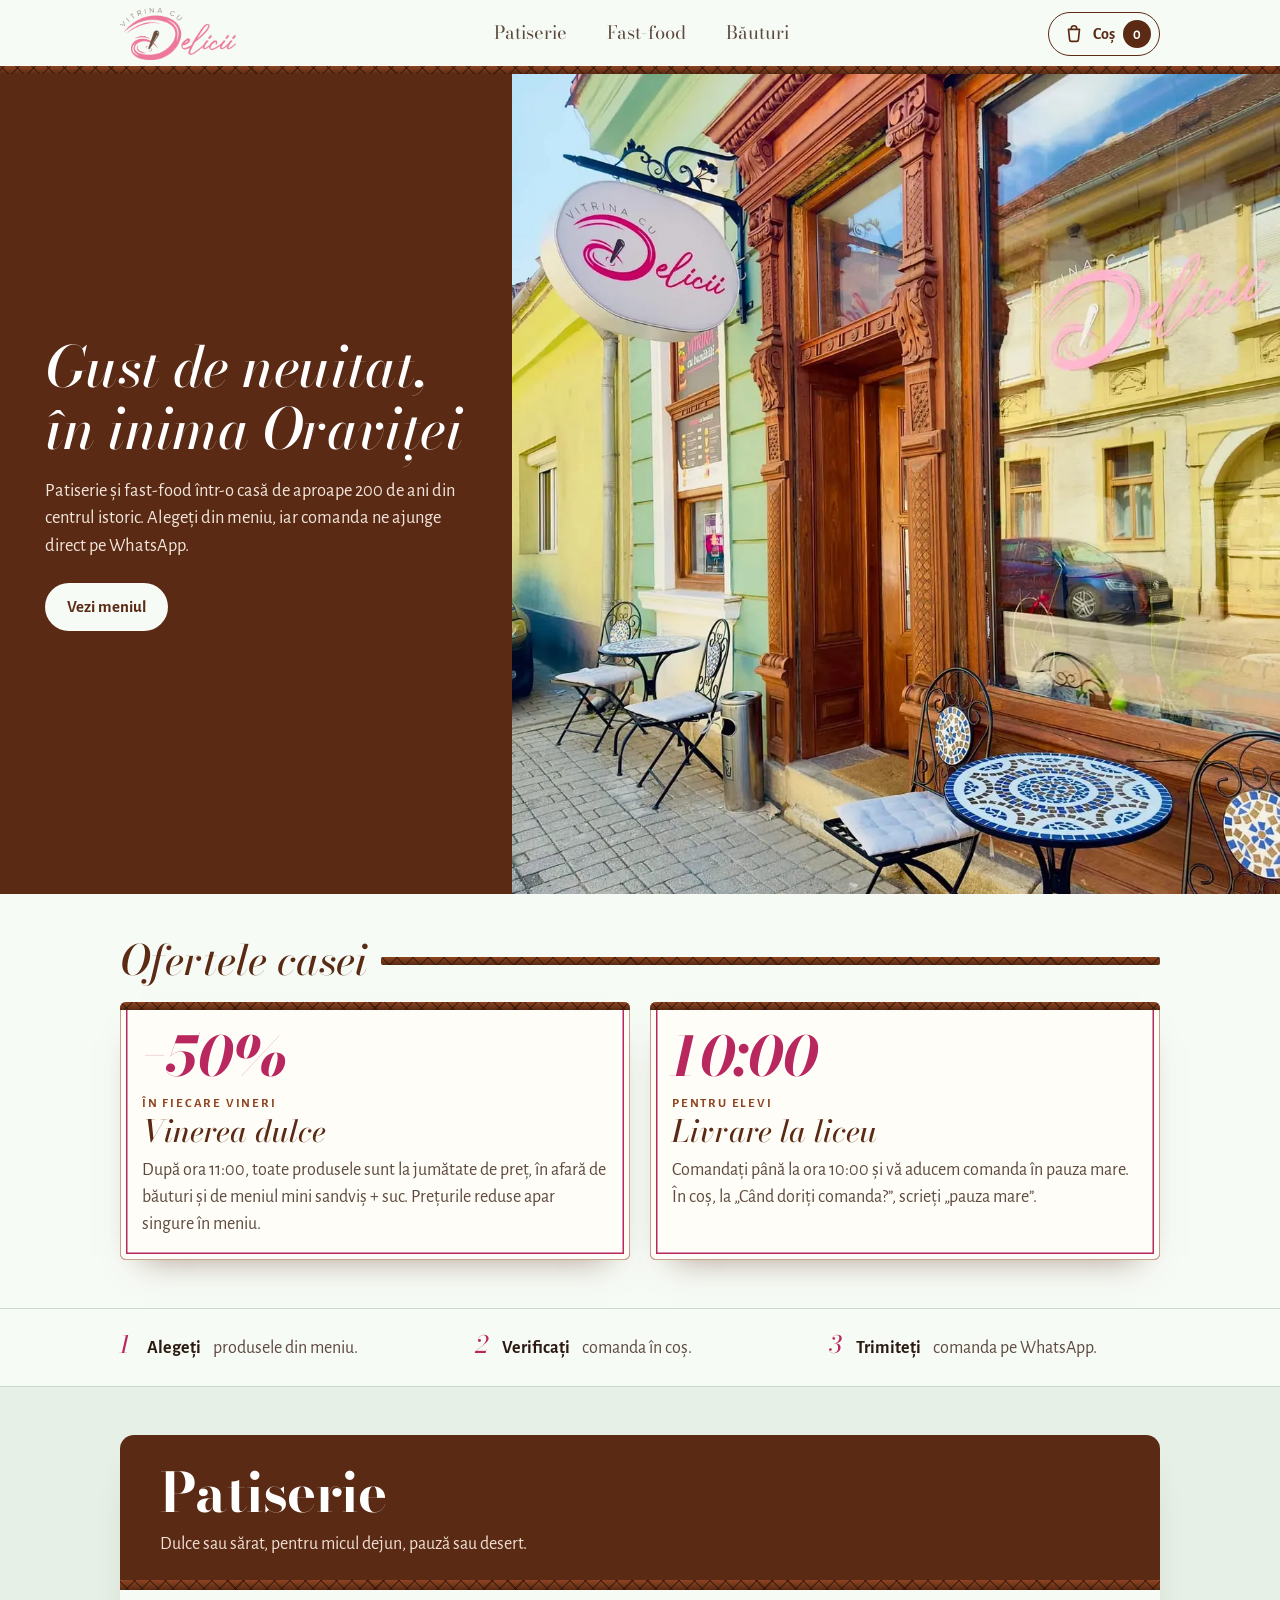
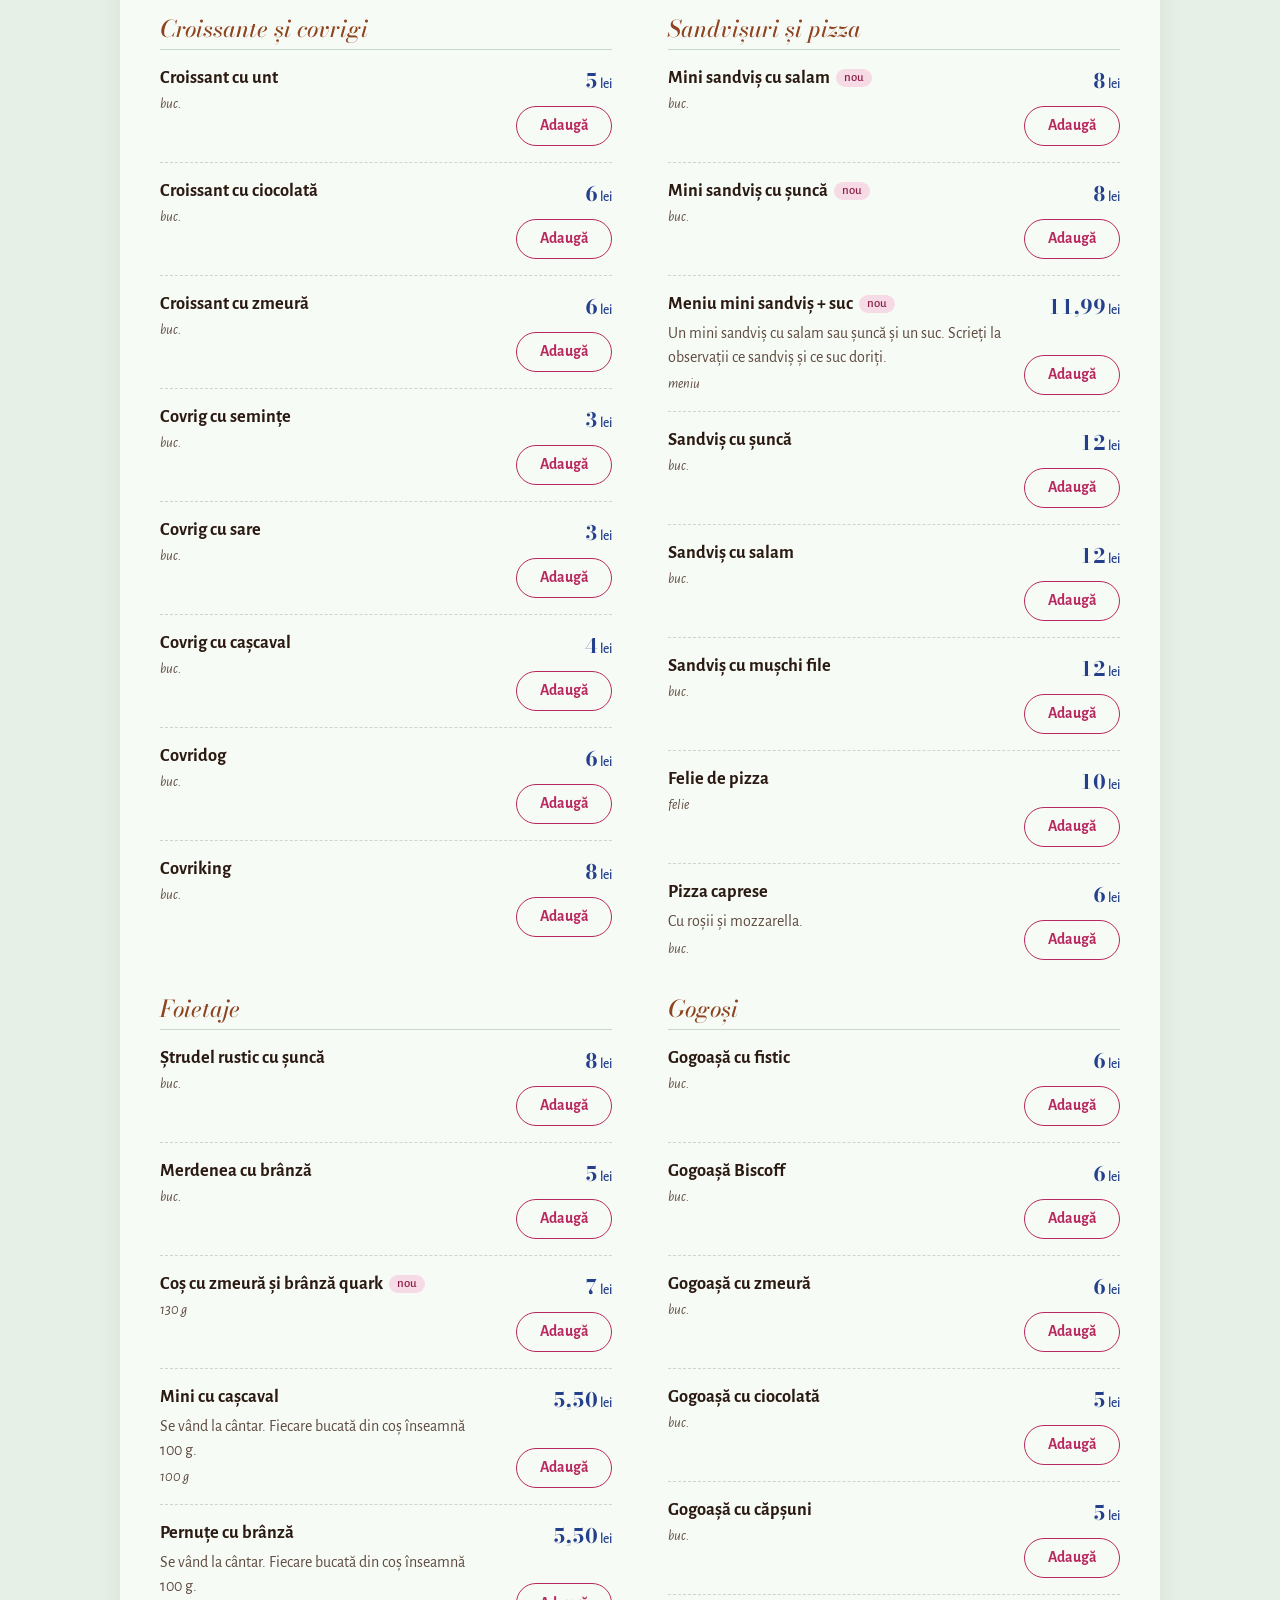
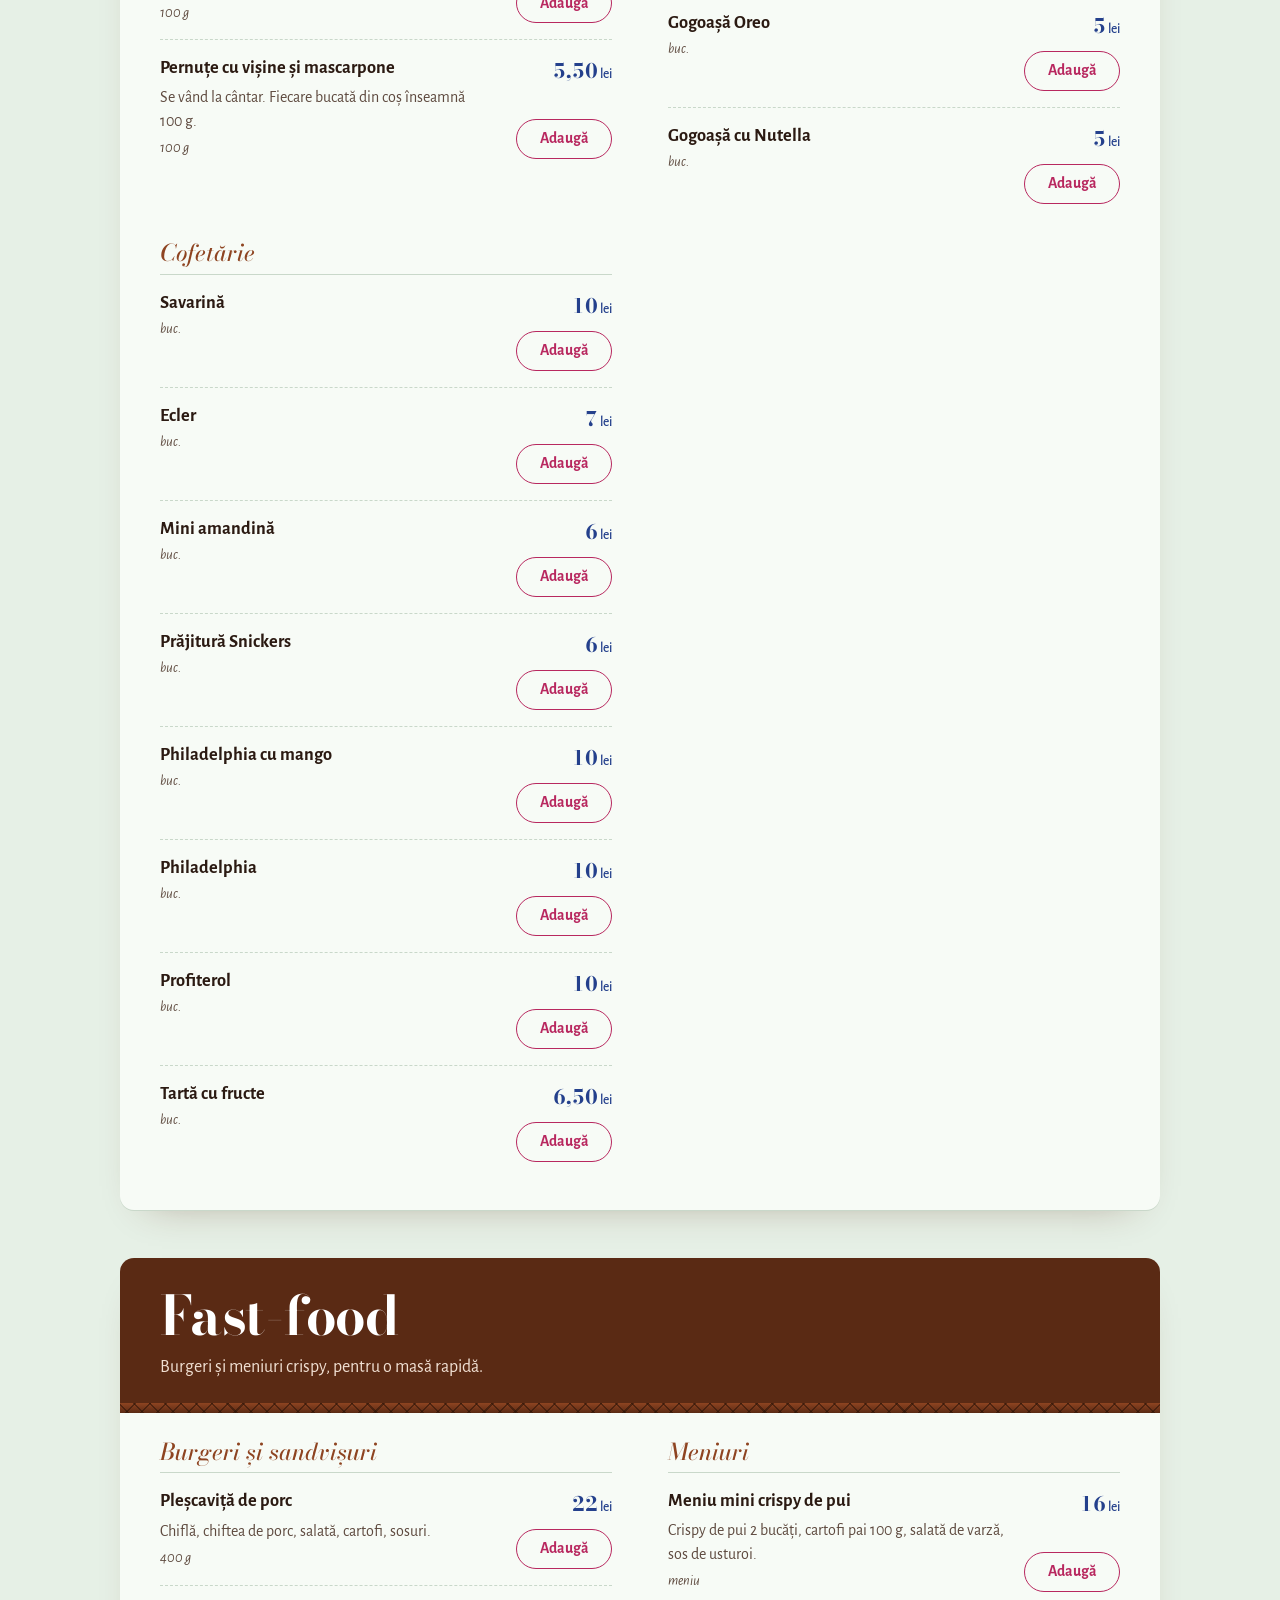
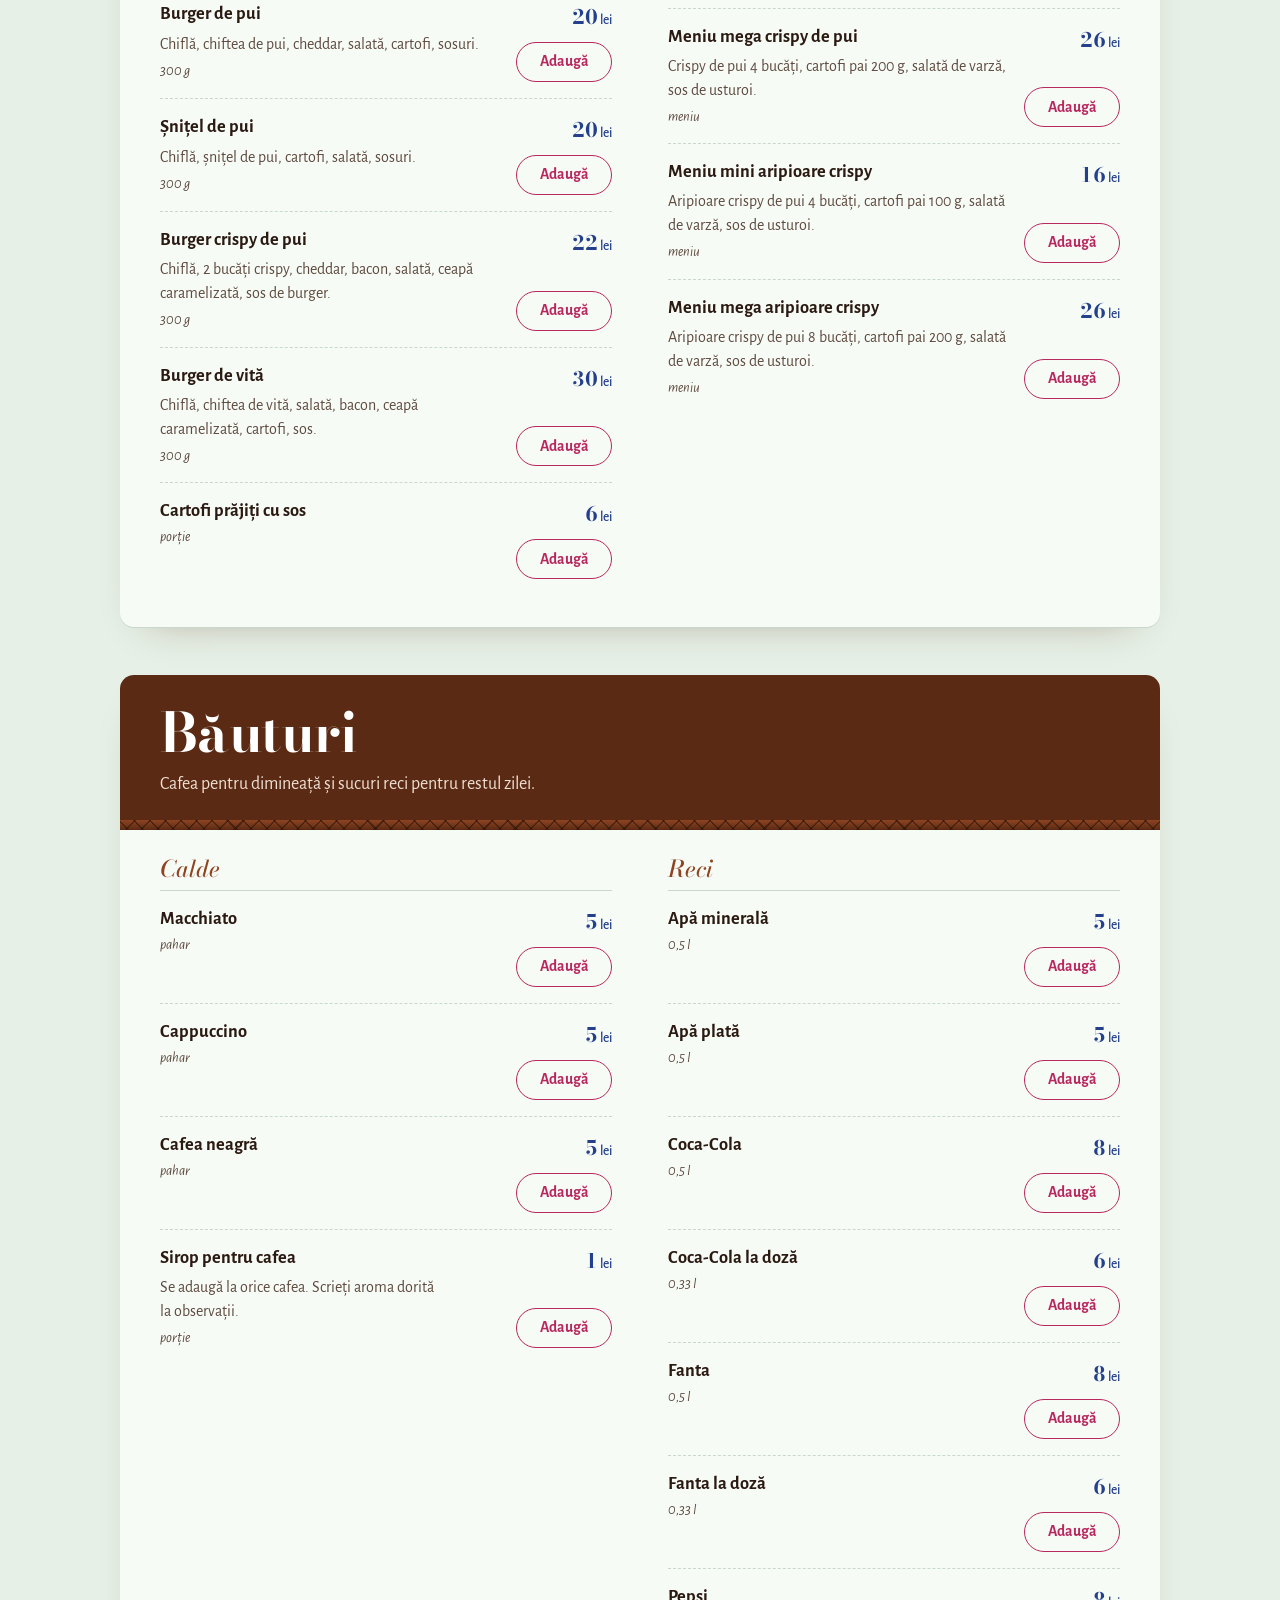
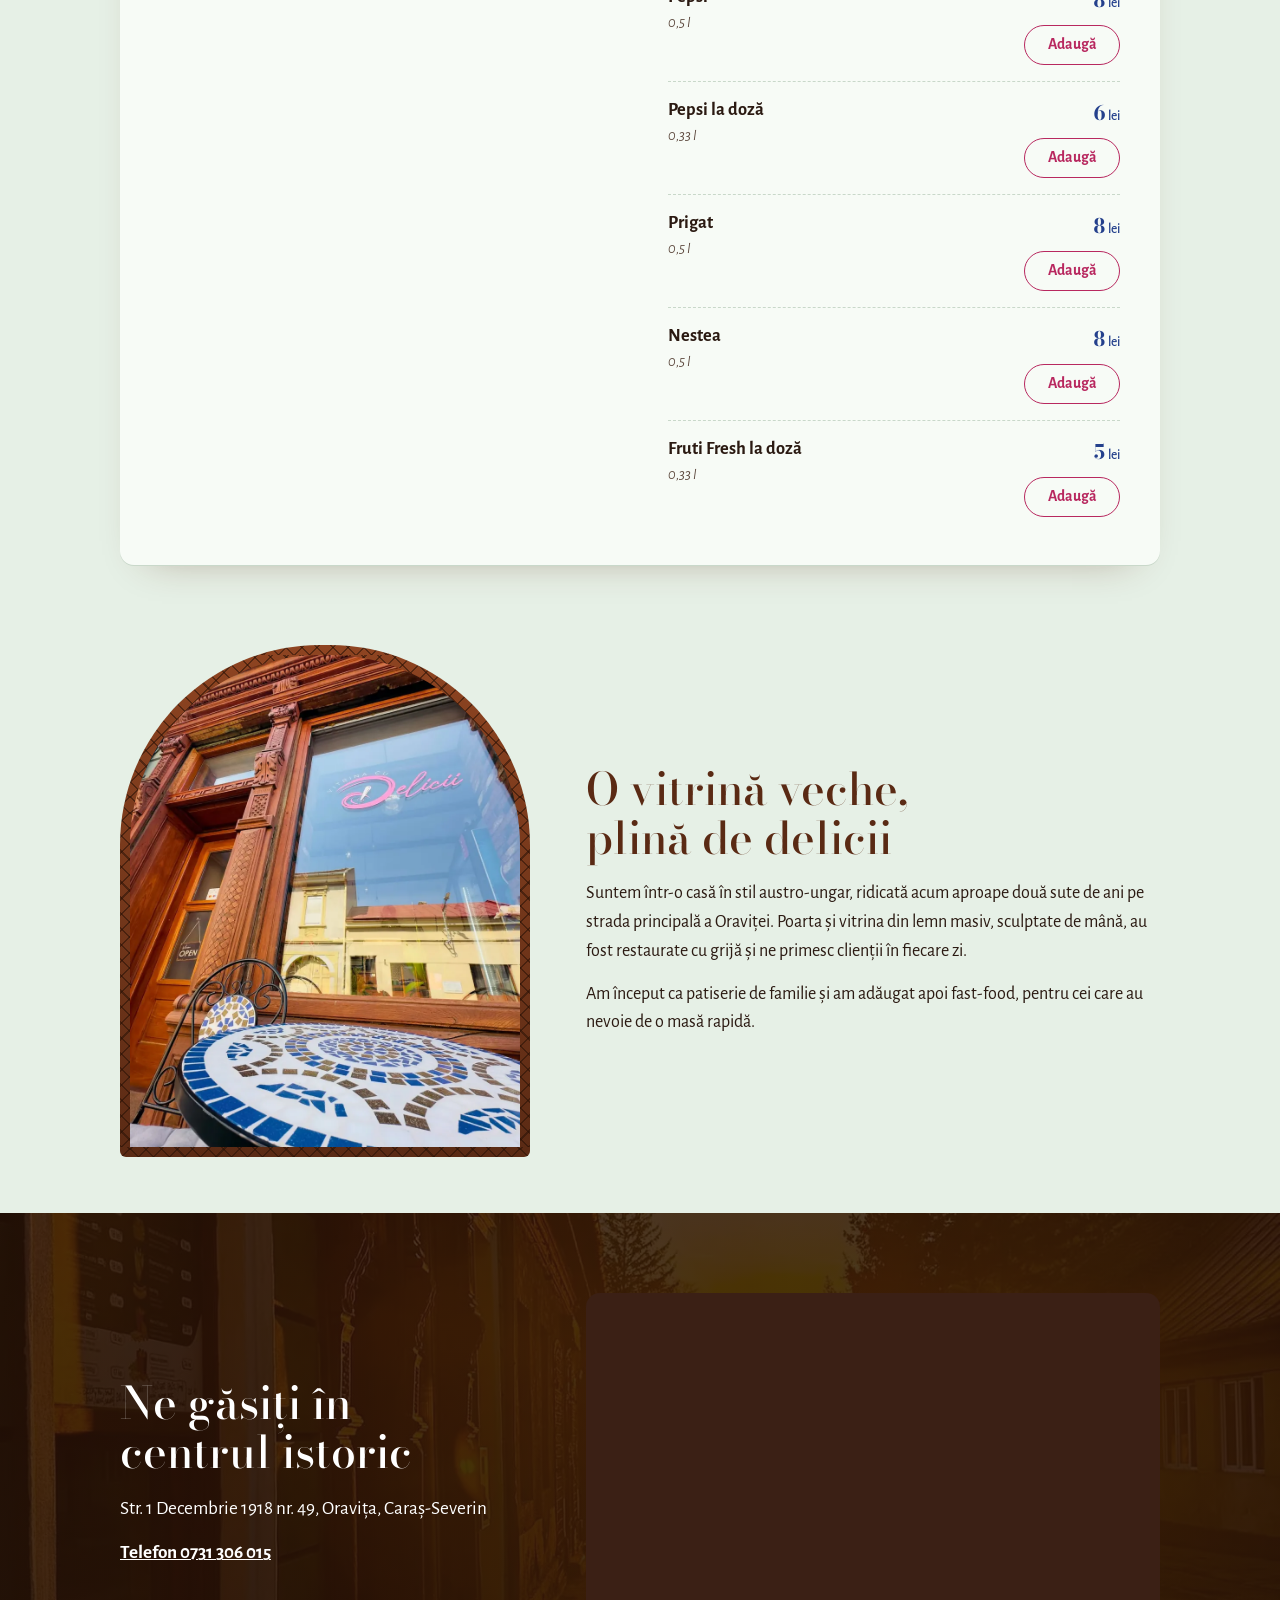
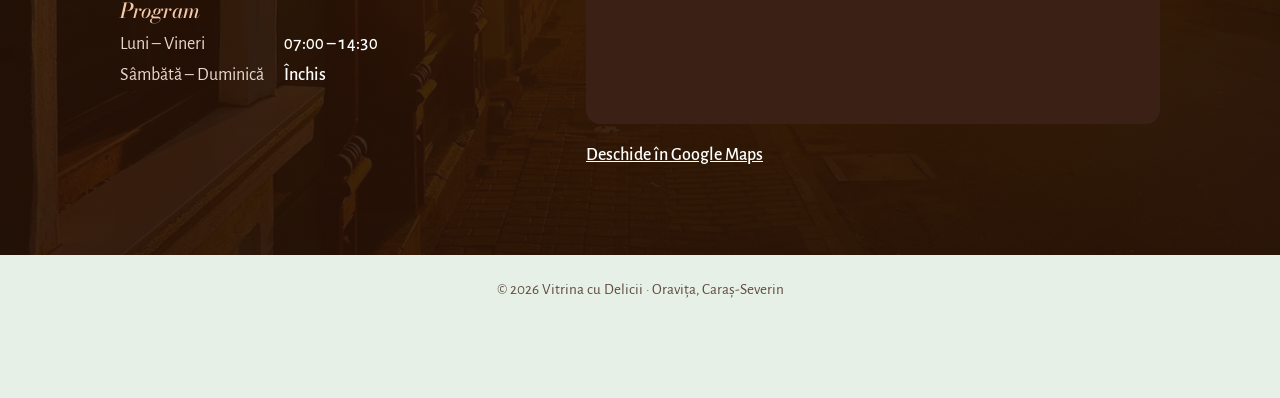
==== index.html @ a73a169e "Switch off the 5+1 offer, keep only the Friday half price The 5+1 card is hidden in the markup and f" ====
<!doctype html>
<html lang="ro">
<head>
  <meta charset="utf-8">
  <meta name="viewport" content="width=device-width, initial-scale=1, viewport-fit=cover">
  <title>Vitrina cu Delicii — patiserie și fast-food în Oravița</title>
  <meta name="description" content="Meniul Vitrina cu Delicii: patiserie, fast-food și băuturi, în centrul istoric al Oraviței. Comandați direct pe WhatsApp.">
  <meta name="theme-color" content="#f7fbf6">
  <meta name="color-scheme" content="light">
  <link rel="canonical" href="https://vitrinacudelicii.ro/">
  <meta property="og:type" content="website">
  <meta property="og:locale" content="ro_RO">
  <meta property="og:site_name" content="Vitrina cu Delicii">
  <meta property="og:url" content="https://vitrinacudelicii.ro/">
  <meta property="og:title" content="Vitrina cu Delicii">
  <meta property="og:description" content="Gust de neuitat, în inima Oraviței. Vedeți meniul și comandați pe WhatsApp.">
  <meta property="og:image" content="https://vitrinacudelicii.ro/assets/img/og-image.jpg">
  <meta property="og:image:width" content="1200">
  <meta property="og:image:height" content="630">
  <meta property="og:image:alt" content="Firma și vitrina din lemn sculptat ale patiseriei Vitrina cu Delicii din Oravița">
  <meta name="twitter:card" content="summary_large_image">
  <!-- Datele de contact sunt scrise și aici, și în corpul paginii, pentru roboții care nu rulează JavaScript.
       Când schimbați programul sau telefonul în js/menu.js, actualizați-le și aici. -->
  <script type="application/ld+json">
  {
    "@context": "https://schema.org",
    "@type": "Bakery",
    "name": "Vitrina cu Delicii",
    "slogan": "Gust de neuitat, în inima Oraviței",
    "url": "https://vitrinacudelicii.ro/",
    "image": "https://vitrinacudelicii.ro/assets/img/og-image.jpg",
    "telephone": "+40731306015",
    "address": {
      "@type": "PostalAddress",
      "streetAddress": "Str. 1 Decembrie 1918 nr. 49",
      "addressLocality": "Oravița",
      "addressRegion": "Caraș-Severin",
      "addressCountry": "RO"
    },
    "openingHoursSpecification": [
      { "@type": "OpeningHoursSpecification", "dayOfWeek": ["Monday", "Tuesday", "Wednesday", "Thursday", "Friday"], "opens": "07:00", "closes": "14:30" }
    ]
  }
  </script>
  <link rel="icon" href="assets/img/favicon.png">
  <link rel="apple-touch-icon" href="assets/img/apple-touch-icon.png">
  <link rel="preconnect" href="https://fonts.googleapis.com">
  <link rel="preconnect" href="https://fonts.gstatic.com" crossorigin>
  <link href="https://fonts.googleapis.com/css2?family=Alegreya+Sans:ital,wght@0,400;0,500;0,700;1,400&family=Bodoni+Moda:ital,opsz,wght@0,6..96,500;0,6..96,700;1,6..96,500&display=swap" rel="stylesheet">
  <link rel="preload" as="image" type="image/webp" imagesrcset="assets/img/vitrina-2.webp 1100w, assets/img/vitrina-2-1350.webp 1350w" imagesizes="(min-width: 900px) 60vw, 100vw">
  <link rel="stylesheet" href="css/styles.css">
</head>
<body>
  <a class="skip-link" href="#meniu">Sari la meniu</a>

  <header class="topbar">
    <div class="topbar__inner">
      <a class="topbar__brand" href="#top" aria-label="Vitrina cu Delicii — începutul paginii">
        <img src="assets/img/logo.png" alt="" width="640" height="287">
      </a>
      <nav class="menu-nav" aria-label="Meniuri">
        <a href="#patiserie" data-nav="patiserie">Patiserie</a>
        <a href="#fastfood" data-nav="fastfood">Fast-food</a>
        <a href="#bauturi" data-nav="bauturi">Băuturi</a>
      </nav>
      <button class="cart-button" type="button" data-open-cart aria-haspopup="dialog">
        <svg aria-hidden="true" viewBox="0 0 24 24" width="22" height="22"><path d="M6 7h12l-1.2 11.1a2 2 0 0 1-2 1.9H9.2a2 2 0 0 1-2-1.9L6 7Zm3 0V6a3 3 0 0 1 6 0v1" fill="none" stroke="currentColor" stroke-width="1.8" stroke-linejoin="round"/></svg>
        <span>Coș</span>
        <span class="cart-button__count" data-cart-count aria-label="0 produse">0</span>
      </button>
    </div>
  </header>

  <main id="top">
    <section class="hero" aria-labelledby="hero-title">
      <picture class="hero__photo">
        <source srcset="assets/img/vitrina-2.webp 1100w, assets/img/vitrina-2-1350.webp 1350w" sizes="(min-width: 900px) 60vw, 100vw" type="image/webp">
        <img src="assets/img/vitrina-2.jpg" srcset="assets/img/vitrina-2.jpg 1100w, assets/img/vitrina-2-1350.jpg 1350w" sizes="(min-width: 900px) 60vw, 100vw" alt="Fațada patiseriei: ușă și vitrină din lemn sculptat, cu mese cu mozaic pe trotuar" width="1100" height="1467" fetchpriority="high">
      </picture>

      <div class="hero__text">
        <h1 id="hero-title">Gust de neuitat, în inima Oraviței</h1>
        <p>Patiserie și fast-food într-o casă de aproape 200 de ani din centrul istoric. Alegeți din meniu, iar comanda ne ajunge direct pe WhatsApp.</p>
        <a class="button button--light" href="#meniu">Vezi meniul</a>
      </div>
    </section>

    <section class="offers" aria-labelledby="offers-title">
      <div class="offers__inner">
        <h2 id="offers-title" class="offers__title">Ofertele casei</h2>
        <div class="offers__list">
          <article class="offer" data-offer="friday">
            <p class="offer__figure" aria-hidden="true">−50%</p>
            <div>
              <p class="offer__kicker">În fiecare vineri</p>
              <h3>Vinerea dulce</h3>
              <p>După ora 11:00, toate produsele sunt la jumătate de preț, în afară de băuturi și de meniul mini sandviș + suc. Prețurile reduse apar singure în meniu.</p>
            </div>
            <span class="offer__stamp" aria-label="Oferta este activă acum">Acum</span>
          </article>
          <article class="offer" data-offer="five" hidden>
            <p class="offer__figure" aria-hidden="true">5+1</p>
            <div>
              <p class="offer__kicker">Toată săptămâna</p>
              <h3>Al șaselea, din partea casei</h3>
              <p>La 5 produse de același fel, de exemplu covrigi, gogoși sau burgeri, al șaselea e gratuit: cel mai ieftin dintre ele. Nu se cumulează cu oferta de vineri.</p>
            </div>
          </article>
          <article class="offer">
            <p class="offer__figure" aria-hidden="true">10:00</p>
            <div>
              <p class="offer__kicker">Pentru elevi</p>
              <h3>Livrare la liceu</h3>
              <p>Comandați până la ora 10:00 și vă aducem comanda în pauza mare. În coș, la „Când doriți comanda?”, scrieți „pauza mare”.</p>
            </div>
          </article>
        </div>
      </div>
    </section>

    <section class="steps" aria-labelledby="steps-title">
      <h2 id="steps-title" class="visually-hidden">Cum comandați</h2>
      <ol>
        <li><strong>Alegeți</strong> produsele din meniu.</li>
        <li><strong>Verificați</strong> comanda în coș.</li>
        <li><strong>Trimiteți</strong> comanda pe WhatsApp.</li>
      </ol>
    </section>

    <div id="meniu" class="menus" data-menus></div>

    <section class="story" aria-labelledby="story-title">
      <picture class="story__photo">
        <source srcset="assets/img/vitrina-1.webp" type="image/webp">
        <img src="assets/img/vitrina-1.jpg" alt="Vitrina cu logo-ul Vitrina cu Delicii, în rama de lemn sculptat, cu o masă cu mozaic în față" width="900" height="1200" loading="lazy">
      </picture>
      <div class="story__text">
        <h2 id="story-title">O vitrină veche, plină de delicii</h2>
        <p>Suntem într-o casă în stil austro-ungar, ridicată acum aproape două sute de ani pe strada principală a Oraviței. Poarta și vitrina din lemn masiv, sculptate de mână, au fost restaurate cu grijă și ne primesc clienții în fiecare zi.</p>
        <p>Am început ca patiserie de familie și am adăugat apoi fast-food, pentru cei care au nevoie de o masă rapidă.</p>
      </div>
    </section>

    <section class="visit" aria-labelledby="visit-title">
      <div class="visit__inner">
        <div class="visit__info">
          <h2 id="visit-title">Ne găsiți în centrul istoric</h2>
          <address data-address>Str. 1 Decembrie 1918 nr. 49, Oravița, Caraș-Severin</address>
          <p><a class="visit__phone" data-phone-link href="tel:+40731306015">Telefon 0731 306 015</a></p>
          <h3>Program</h3>
          <dl class="hours" data-hours>
            <dt>Luni – Vineri</dt><dd>07:00 – 14:30</dd>
            <dt>Sâmbătă – Duminică</dt><dd>Închis</dd>
          </dl>
        </div>
        <div class="visit__map">
          <iframe data-map title="Harta: locația patiseriei Vitrina cu Delicii în Oravița" loading="lazy" referrerpolicy="no-referrer-when-downgrade" allowfullscreen></iframe>
          <a class="visit__directions" data-directions target="_blank" rel="noopener">Deschide în Google Maps</a>
        </div>
      </div>
    </section>
  </main>

  <footer class="footer">
    <p>© <span data-year></span> <span translate="no">Vitrina cu Delicii</span> · Oravița, Caraș-Severin</p>
  </footer>

  <!-- Bara de jos: apare când există produse în coș -->
  <div class="cart-bar" data-cart-bar hidden>
    <button type="button" class="cart-bar__button" data-open-cart aria-haspopup="dialog">
      <span data-cart-bar-count></span>
      <span class="cart-bar__cta">Vezi comanda</span>
      <span class="cart-bar__total" data-cart-bar-total></span>
    </button>
  </div>

  <dialog class="cart" data-cart aria-labelledby="cart-title">
    <div class="cart__head">
      <h2 id="cart-title">Comanda ta</h2>
      <button type="button" class="icon-button" data-close-cart aria-label="Închide coșul">
        <svg aria-hidden="true" viewBox="0 0 24 24" width="22" height="22"><path d="M6 6l12 12M18 6 6 18" stroke="currentColor" stroke-width="2" stroke-linecap="round"/></svg>
      </button>
    </div>

    <div class="cart__body">
      <p class="cart__empty" data-cart-empty>Coșul este gol. Adăugați produse din meniu, apoi reveniți aici pentru a trimite comanda.</p>
      <ul class="cart__items" data-cart-items></ul>

      <form class="order-form" data-order-form novalidate>
        <div class="cart__offers" data-cart-offers></div>
        <div class="cart__total">
          <span>Total</span>
          <strong data-cart-total>0 lei</strong>
        </div>

        <div class="field">
          <label for="pickup">Când doriți comanda?</label>
          <p class="field__hint" id="pickup-hint">Sunteți elev? Comandați până la ora 10:00 și vă aducem comanda la liceu în pauza mare. În rest, scrieți ora la care treceți sau „acum”, dacă sunteți deja la noi.</p>
          <input id="pickup" name="pickup" autocomplete="off" required maxlength="60" placeholder="Ex.: pauza mare, ora 13 sau acum" aria-describedby="pickup-hint pickup-error">
          <p class="field__error" id="pickup-error" data-error-for="pickup"></p>
        </div>

        <div class="field-row">
          <div class="field">
            <label for="lastname">Nume</label>
            <input id="lastname" name="lastname" autocomplete="family-name" autocapitalize="words" spellcheck="false" required maxlength="40" aria-describedby="lastname-error">
            <p class="field__error" id="lastname-error" data-error-for="lastname"></p>
          </div>
          <div class="field">
            <label for="firstname">Prenume</label>
            <input id="firstname" name="firstname" autocomplete="given-name" autocapitalize="words" spellcheck="false" required maxlength="40" aria-describedby="firstname-error">
            <p class="field__error" id="firstname-error" data-error-for="firstname"></p>
          </div>
        </div>

        <div class="field">
          <label for="notes">Observații <span class="optional">(opțional)</span></label>
          <textarea id="notes" name="notes" rows="2" maxlength="300" placeholder="Ex.: fără ceapă, croissant cu ciocolată…"></textarea>
        </div>

        <button type="submit" class="button button--whatsapp" data-send>
          <svg aria-hidden="true" viewBox="0 0 24 24" width="22" height="22"><path fill="currentColor" d="M12 2a10 10 0 0 0-8.6 15.1L2 22l5-1.3A10 10 0 1 0 12 2Zm0 18.2a8.2 8.2 0 0 1-4.2-1.2l-.3-.2-3 .8.8-2.9-.2-.3A8.2 8.2 0 1 1 12 20.2Zm4.5-6.1c-.2-.1-1.5-.7-1.7-.8s-.4-.1-.6.1-.7.8-.8 1-.3.2-.5.1a6.7 6.7 0 0 1-3.3-2.9c-.3-.4.3-.4.7-1.4.1-.2 0-.3 0-.5l-.8-1.8c-.2-.5-.4-.4-.6-.4h-.5a1 1 0 0 0-.7.3 3 3 0 0 0-.9 2.2 5.2 5.2 0 0 0 1.1 2.7 11.9 11.9 0 0 0 4.6 4c1.7.7 2.3.8 3.2.7a2.7 2.7 0 0 0 1.8-1.3 2.2 2.2 0 0 0 .2-1.3c-.1-.1-.2-.2-.5-.3Z"/></svg>
          Trimite comanda pe WhatsApp
        </button>
        <p class="order-form__hint">Se deschide WhatsApp cu mesajul gata scris către <span data-phone-text>0731 306 015</span>. Comanda pleacă doar după ce apăsați „Trimite” în WhatsApp.</p>
      </form>

    </div>
  </dialog>

  <div class="toast" role="status" aria-live="polite" data-toast></div>

  <noscript><p class="noscript">Pentru a vedea meniul și a comanda, activați JavaScript. Ne puteți suna și la <a href="tel:+40731306015">0731 306 015</a>.</p></noscript>

  <script src="js/menu.js"></script>
  <script src="js/app.js"></script>
</body>
</html>
---- css/styles.css ----
/* Vitrina cu Delicii
   Culorile vin din fațadă: lemnul sculptat al ușii, verdele de mentă al casei,
   mozaicul cobalt al meselor și rozul din logo. */

:root {
  --walnut: #5a2a14;      /* lemn închis, ramele sculptate */
  --cherry: #8e4421;      /* lemn luminat de soare */
  --facade: #e6f0e6;      /* tencuiala verde-mentă */
  --paper: #f7fbf6;       /* suprafețe de citit */
  --cobalt: #24408c;      /* mozaicul de pe mese — prețuri */
  --rose: #b8285f;        /* roz din logo, întunecat pentru contrast — acțiuni */
  --rose-soft: #f6dbe6;
  --ink: #2b1a12;
  --ink-soft: #5e4a3f;
  --line: #c9d8ca;
  --whatsapp: #1b7f4a;

  --font-display: "Bodoni Moda", "Didot", "Bodoni 72", Georgia, serif;
  --font-body: "Alegreya Sans", "Gill Sans", "Segoe UI", system-ui, sans-serif;

  --radius-s: 6px;
  --radius-m: 14px;
  --header-h: 112px;
  --gutter: clamp(16px, 4vw, 40px);

  /* Banda cu romburi, copiată după pilaștrii sculptați de lângă ușă */
  --lattice:
    repeating-linear-gradient(45deg, transparent 0 5px, rgba(42, 18, 6, .55) 5px 6.5px, transparent 6.5px 11px),
    repeating-linear-gradient(-45deg, transparent 0 5px, rgba(42, 18, 6, .55) 5px 6.5px, transparent 6.5px 11px),
    linear-gradient(var(--cherry), var(--walnut));
}

*, *::before, *::after { box-sizing: border-box; }

html {
  scroll-behavior: smooth;
  scroll-padding-top: calc(var(--header-h) + 8px);
  -webkit-text-size-adjust: 100%;
  -webkit-tap-highlight-color: rgba(184, 40, 95, .15);
  color-scheme: light;
}

body {
  margin: 0;
  background: var(--facade);
  color: var(--ink);
  font-family: var(--font-body);
  font-size: 1.125rem;
  line-height: 1.5;
  -webkit-font-smoothing: antialiased;
}

img { max-width: 100%; height: auto; display: block; }

h1, h2, h3 {
  font-family: var(--font-display);
  font-weight: 500;
  line-height: 1.1;
  margin: 0;
  text-wrap: balance;
}

p { margin: 0; text-wrap: pretty; }

a { color: inherit; }

:focus-visible {
  outline: 3px solid var(--cobalt);
  outline-offset: 3px;
  border-radius: 4px;
}

.visually-hidden {
  position: absolute !important;
  width: 1px; height: 1px;
  overflow: hidden;
  clip: rect(0 0 0 0);
  white-space: nowrap;
}

.skip-link {
  position: absolute;
  left: 12px; top: -60px;
  z-index: 100;
  background: var(--walnut);
  color: #fff;
  padding: 10px 16px;
  border-radius: var(--radius-s);
}
.skip-link:focus { top: 12px; }

/* ---------- Butoane ---------- */

.button {
  display: inline-flex;
  align-items: center;
  justify-content: center;
  gap: 10px;
  min-height: 48px;
  padding: 12px 22px;
  border: 0;
  border-radius: 999px;
  background: var(--rose);
  color: #fff;
  font: 700 1.05rem/1.2 var(--font-body);
  text-decoration: none;
  cursor: pointer;
  touch-action: manipulation;
  transition: background-color .15s ease, transform .1s ease;
}
.button:hover { background: #9c1f4f; }
.button:active { transform: scale(.98); }

.button--light { background: var(--paper); color: var(--walnut); }
.button--light:hover { background: #fff; }

.button--quiet {
  background: transparent;
  color: var(--walnut);
  box-shadow: inset 0 0 0 1.5px var(--walnut);
}
.button--quiet:hover { background: rgba(90, 42, 20, .08); }

.button--whatsapp { width: 100%; background: var(--whatsapp); }
.button--whatsapp:hover { background: #146a3c; }

.icon-button {
  display: grid;
  place-items: center;
  width: 44px; height: 44px;
  border: 0;
  border-radius: 50%;
  background: transparent;
  color: var(--ink);
  cursor: pointer;
}
.icon-button:hover { background: rgba(90, 42, 20, .08); }

/* ---------- Antet ---------- */

.topbar {
  position: sticky;
  top: 0;
  z-index: 20;
  background: var(--paper);
  padding-top: env(safe-area-inset-top);
}
.topbar::after {
  content: "";
  display: block;
  height: 8px;
  background: var(--lattice);
}

.topbar__inner {
  max-width: 1120px;
  margin: 0 auto;
  padding: 8px var(--gutter) 0;
  display: grid;
  grid-template-columns: auto 1fr auto;
  grid-template-areas:
    "brand . cart"
    "nav   nav nav";
  align-items: center;
}

.topbar__brand { grid-area: brand; display: block; padding: 2px 0; }
.topbar__brand img { height: 46px; width: auto; }

.cart-button {
  grid-area: cart;
  display: inline-flex;
  align-items: center;
  gap: 8px;
  min-height: 44px;
  padding: 6px 8px 6px 14px;
  border: 1.5px solid var(--walnut);
  border-radius: 999px;
  background: transparent;
  color: var(--walnut);
  font: 700 1rem/1 var(--font-body);
  cursor: pointer;
}
.cart-button:hover { background: rgba(90, 42, 20, .06); }

.cart-button__count {
  min-width: 28px;
  height: 28px;
  padding: 0 8px;
  display: grid;
  place-items: center;
  border-radius: 999px;
  background: var(--walnut);
  color: #fff;
  font-variant-numeric: tabular-nums;
}
.cart-button__count.is-bumped { animation: bump .3s ease; }
@keyframes bump { 50% { transform: scale(1.25); } }

.menu-nav {
  grid-area: nav;
  display: flex;
  gap: 4px;
  margin-top: 6px;
}
.menu-nav a {
  flex: 1;
  text-align: center;
  padding: 10px 6px 9px;
  font-family: var(--font-display);
  font-size: 1.05rem;
  text-decoration: none;
  color: var(--ink-soft);
  border-bottom: 3px solid transparent;
}
.menu-nav a:hover { color: var(--walnut); }
.menu-nav a[aria-current="true"] {
  color: var(--walnut);
  border-bottom-color: var(--rose);
}

@media (min-width: 760px) {
  :root { --header-h: 76px; }
  .topbar__inner {
    grid-template-columns: auto 1fr auto;
    grid-template-areas: "brand nav cart";
    gap: 24px;
    padding-top: 6px;
    padding-bottom: 4px;
  }
  .topbar__brand img { height: 52px; }
  .menu-nav { margin-top: 0; justify-content: center; gap: 12px; }
  .menu-nav a { flex: 0 1 auto; padding: 10px 14px; font-size: 1.15rem; }
}

/* ---------- Hero ---------- */

.hero {
  position: relative;
  display: grid;
  min-height: min(88vh, 760px);
  min-height: min(88svh, 760px);
  background: var(--walnut);
  color: #fff;
  overflow: hidden;
}

.hero__photo {
  grid-area: 1 / 1;
  position: relative;
  min-height: 0;
}
/* Poziționată absolut, ca fotografia verticală să nu dicteze înălțimea secțiunii */
.hero__photo img {
  position: absolute;
  top: 0; left: 0;
  width: 100%;
  height: 100%;
  object-fit: cover;
  object-position: 50% 35%;
}

.hero__text {
  grid-area: 1 / 1;
  align-self: end;
  position: relative;
  padding: 120px var(--gutter) 36px;
  background: linear-gradient(to bottom, rgba(42, 18, 6, 0), rgba(42, 18, 6, .78) 38%, rgba(42, 18, 6, .94));
}
.hero__text h1 {
  font-size: clamp(2.4rem, 9vw, 4.6rem);
  font-weight: 500;
  letter-spacing: -.01em;
  max-width: 12ch;
  font-style: italic;
}
.hero__text p {
  margin: 16px 0 24px;
  max-width: 34em;
  font-size: 1.15rem;
  color: #f3e6dc;
}

@media (min-width: 900px) {
  .hero {
    /* Fotografia ia ~60% din lățime; coloana de text rămâne îngustă. */
    grid-template-columns: minmax(380px, 2fr) minmax(0, 3fr);
    min-height: 560px;
    height: clamp(560px, calc(100vh - var(--header-h)), 820px);
    max-height: none;
  }
  .hero__text h1 { font-size: clamp(2.6rem, 4.4vw, 4.4rem); }
  .hero__photo { grid-area: 1 / 2; }
  .hero__text {
    grid-area: 1 / 1;
    align-self: center;
    padding: 64px clamp(28px, 3.5vw, 56px);
    max-width: 640px;
    justify-self: end;
    background: none;
  }
  /* Rama sculptată în jurul fotografiei */
  .hero::after {
    content: "";
    grid-area: 1 / 2;
    width: 14px;
    background: var(--lattice);
  }
}

/* ---------- Pași ---------- */

.steps {
  background: var(--paper);
  border-bottom: 1px solid var(--line);
}
.steps ol {
  max-width: 1120px;
  margin: 0 auto;
  padding: 20px var(--gutter);
  list-style: none;
  counter-reset: step;
  display: grid;
  gap: 10px;
}
.steps li {
  counter-increment: step;
  display: flex;
  align-items: baseline;
  gap: 12px;
  color: var(--ink-soft);
}
.steps li::before {
  content: counter(step);
  font-family: var(--font-display);
  font-style: italic;
  font-size: 1.5rem;
  line-height: 1;
  color: var(--rose);
  min-width: 1ch;
}
.steps strong { color: var(--ink); }

@media (min-width: 760px) {
  .steps ol { grid-template-columns: repeat(3, 1fr); gap: 24px; padding-block: 24px; }
}

/* ---------- Oferte: cartonașe de vitrină ---------- */

.offers[hidden], .offer[hidden] { display: none; }
.offers {
  background: var(--paper);
  border-bottom: 1px solid var(--line);
}
.offers__inner {
  max-width: 1120px;
  margin: 0 auto;
  padding: 28px var(--gutter) 32px;
}
.offers__title {
  display: flex;
  align-items: center;
  gap: 14px;
  margin-bottom: 18px;
  font-size: clamp(1.9rem, 6vw, 2.6rem);
  font-style: italic;
  color: var(--walnut);
}
/* Linie cu romburi după titlu, ca la pilaștrii ușii */
.offers__title::after {
  content: "";
  flex: 1;
  height: 8px;
  background: var(--lattice);
  border-radius: 2px;
}
.offers__list { display: grid; gap: 16px; }

.offer {
  position: relative;
  display: grid;
  align-content: start;
  gap: 4px;
  padding: 28px 22px 22px;
  background: #fffdf7;
  border-radius: var(--radius-s);
  /* Ramă dublă, ca pe etichetele de preț vechi: roz în interior, lemn în exterior */
  box-shadow:
    inset 0 0 0 1px rgba(142, 68, 33, .5),
    inset 0 0 0 6px #fffdf7,
    inset 0 0 0 7.5px var(--rose),
    0 18px 34px -22px rgba(90, 42, 20, .55);
  overflow: hidden;
}
.offer::before {
  content: "";
  position: absolute;
  left: 0; right: 0; top: 0;
  height: 8px;
  background: var(--lattice);
}
.offer__figure {
  font-family: var(--font-display);
  font-weight: 700;
  font-style: italic;
  font-size: clamp(2.6rem, 11vw, 3.4rem);
  line-height: 1;
  color: var(--rose);
  font-variant-numeric: lining-nums;
  letter-spacing: -.02em;
}
.offer__kicker {
  margin-top: 6px;
  font-size: .8rem;
  font-weight: 700;
  letter-spacing: .14em;
  text-transform: uppercase;
  color: var(--cherry);
}
.offer h3 {
  margin: 2px 0 8px;
  font-size: clamp(1.55rem, 5vw, 1.9rem);
  font-style: italic;
  color: var(--walnut);
}
.offer p:last-child { color: var(--ink-soft); }

/* Ștampila rotundă „Acum”, vizibilă doar cât oferta e activă */
.offer__stamp {
  display: none;
  position: absolute;
  top: 22px; right: 18px;
  width: 68px; height: 68px;
  border: 2px solid var(--rose);
  border-radius: 50%;
  box-shadow: inset 0 0 0 3px #fffdf7, inset 0 0 0 4px var(--rose);
  background: var(--rose-soft);
  color: var(--rose);
  font-family: var(--font-display);
  font-style: italic;
  font-weight: 700;
  font-size: 1.1rem;
  line-height: 64px;
  text-align: center;
  transform: rotate(-12deg);
}
.offer.is-active .offer__stamp { display: block; }
.offer.is-active { background: #fff7fa; }

@media (min-width: 760px) {
  .offers__inner { padding-block: 44px 48px; }
  .offers__list { grid-auto-flow: column; grid-auto-columns: 1fr; gap: 20px; }
}

.item__old {
  font-weight: 500;
  font-size: .9em;
  color: var(--ink-soft);
  text-decoration-thickness: 1.5px;
}

/* ---------- Meniuri ---------- */

.menus {
  max-width: 1120px;
  margin: 0 auto;
  padding: 24px 0 8px;
}

.menu {
  margin: 0 0 32px;
  background: var(--paper);
  scroll-margin-top: calc(var(--header-h) + 8px);
}

@media (min-width: 760px) {
  .menus { padding: 48px var(--gutter) 16px; }
  .menu { margin-bottom: 48px; border-radius: var(--radius-m); overflow: hidden; box-shadow: 0 1px 0 var(--line), 0 18px 40px -28px rgba(90, 42, 20, .45); }
}

.menu__head {
  padding: 28px var(--gutter) 22px;
  background: var(--walnut);
  color: #fff;
  position: relative;
}
.menu__head::after {
  content: "";
  position: absolute;
  left: 0; right: 0; bottom: -10px;
  height: 10px;
  background: var(--lattice);
}
.menu__head h2 {
  font-size: clamp(2.2rem, 7vw, 3.4rem);
  font-weight: 700;
  letter-spacing: -.01em;
}
.menu__head p {
  margin-top: 8px;
  max-width: 40em;
  color: #f0dfd2;
}

.menu__body {
  padding: 26px var(--gutter) 12px;
}
@media (min-width: 900px) {
  .menu__body {
    display: grid;
    grid-template-columns: 1fr 1fr;
    column-gap: 56px;
    padding-top: 36px;
  }
}

.menu-group { margin-bottom: 20px; }
.menu-group h3 {
  font-size: 1.45rem;
  font-style: italic;
  color: var(--cherry);
  padding-bottom: 8px;
  border-bottom: 1px solid var(--line);
}

.items { list-style: none; margin: 0; padding: 0; }

.item {
  display: grid;
  grid-template-columns: 1fr auto;
  gap: 4px 16px;
  padding: 16px 0;
  border-bottom: 1px dashed var(--line);
}
.item:last-child { border-bottom: 0; }

.item__name {
  font-weight: 700;
  font-size: 1.15rem;
  line-height: 1.25;
}
.item__tag {
  display: inline-block;
  margin-left: 6px;
  padding: 1px 8px;
  border-radius: 999px;
  background: var(--rose-soft);
  color: #8a1d47;
  font-size: .8rem;
  font-weight: 500;
  vertical-align: 2px;
  white-space: nowrap;
}
.item__desc {
  margin-top: 2px;
  color: var(--ink-soft);
  font-size: 1rem;
}
.item__unit {
  color: var(--ink-soft);
  font-size: .9rem;
  font-style: italic;
}

.item__side {
  grid-column: 2;
  grid-row: 1 / span 3;
  display: flex;
  flex-direction: column;
  align-items: flex-end;
  justify-content: space-between;
  gap: 10px;
}
.item__price {
  font-family: var(--font-display);
  font-weight: 700;
  font-size: 1.25rem;
  color: var(--cobalt);
  white-space: nowrap;
  font-variant-numeric: lining-nums tabular-nums;
}
.item__price small { font-family: var(--font-body); font-weight: 500; font-size: .85rem; }

.add-button {
  min-height: 40px;
  min-width: 96px;
  padding: 6px 14px;
  border: 1.5px solid var(--rose);
  border-radius: 999px;
  background: transparent;
  color: var(--rose);
  font: 700 .98rem/1 var(--font-body);
  cursor: pointer;
  touch-action: manipulation;
}
.add-button:hover { background: var(--rose); color: #fff; }

/* Selector cantitate (în meniu și în coș) */
.stepper {
  display: inline-flex;
  align-items: center;
  border-radius: 999px;
  background: var(--rose);
  color: #fff;
}
.stepper button {
  width: 40px; height: 40px;
  border: 0;
  border-radius: 50%;
  background: transparent;
  color: inherit;
  font: 700 1.3rem/1 var(--font-body);
  cursor: pointer;
  touch-action: manipulation;
}
.stepper button:hover { background: rgba(255, 255, 255, .16); }
.stepper output {
  min-width: 2ch;
  text-align: center;
  font-weight: 700;
  font-variant-numeric: tabular-nums;
}

/* ---------- Povestea casei ---------- */

.story {
  max-width: 1120px;
  margin: 16px auto 0;
  padding: 0 var(--gutter) 56px;
  display: grid;
  gap: 28px;
  align-items: center;
}
.story__photo img {
  width: 100%;
  aspect-ratio: 4 / 5;
  object-fit: cover;
  border-radius: 200px 200px var(--radius-s) var(--radius-s); /* arc, ca porțile din centrul vechi */
  border: 10px solid transparent;
  background: var(--lattice) border-box;
}
.story__text h2 { font-size: clamp(2rem, 6vw, 2.8rem); margin-bottom: 16px; color: var(--walnut); }
.story__text p + p { margin-top: 14px; }
.story__text p { max-width: 36em; line-height: 1.6; }

@media (min-width: 760px) {
  .story { grid-template-columns: 5fr 7fr; gap: 56px; }
  .story__photo { max-width: 420px; }
}

/* ---------- Locație ---------- */

.visit {
  position: relative;
  color: #fff;
  background:
    linear-gradient(rgba(36, 16, 6, .82), rgba(36, 16, 6, .9)),
    url("../assets/img/vitrina-4.webp") center 60% / cover no-repeat,
    var(--walnut);
}
.visit__inner {
  max-width: 1120px;
  margin: 0 auto;
  padding: 56px var(--gutter);
  display: grid;
  gap: 32px;
}
.visit h2 { font-size: clamp(2rem, 6vw, 2.8rem); margin-bottom: 18px; }
.visit h3 { font-size: 1.3rem; font-style: italic; margin: 26px 0 8px; color: #f6c9a8; }
.visit address { font-style: normal; font-size: 1.2rem; line-height: 1.45; }
.visit__phone {
  display: inline-block;
  margin-top: 10px;
  padding: 6px 0;
  font-size: 1.2rem;
  font-weight: 700;
  color: #fff;
}
.visit__note { margin-top: 8px; font-size: .95rem; color: #e2cfc2; }

.hours {
  margin: 0;
  display: grid;
  grid-template-columns: auto 1fr;
  gap: 4px 20px;
  font-variant-numeric: tabular-nums;
}
.hours dt { color: #e9d8cc; }
.hours dd { margin: 0; font-weight: 500; }

.visit__map iframe {
  display: block;
  width: 100%;
  aspect-ratio: 4 / 3;
  border: 0;
  border-radius: var(--radius-m);
  background: #3b2015;
}
.visit__directions {
  display: inline-block;
  margin-top: 12px;
  padding: 6px 0;
  color: #fff;
  font-weight: 500;
}

@media (min-width: 900px) {
  .visit__inner { grid-template-columns: 5fr 7fr; gap: 56px; align-items: center; padding-block: 80px; }
}

.footer {
  padding: 24px var(--gutter) calc(96px + env(safe-area-inset-bottom));
  text-align: center;
  color: var(--ink-soft);
  font-size: .95rem;
}

/* ---------- Bara coșului ---------- */

.cart-bar {
  position: fixed;
  left: 0; right: 0; bottom: 0;
  z-index: 30;
  padding: 10px var(--gutter) calc(10px + env(safe-area-inset-bottom));
  pointer-events: none;
}
.cart-bar[hidden] { display: none; }
.cart-bar__button {
  pointer-events: auto;
  width: 100%;
  max-width: 560px;
  margin: 0 auto;
  min-height: 56px;
  display: grid;
  grid-template-columns: 1fr auto 1fr;
  align-items: center;
  gap: 12px;
  padding: 8px 20px;
  border: 0;
  border-radius: 999px;
  background: var(--walnut);
  color: #fff;
  font: 500 1rem/1.2 var(--font-body);
  box-shadow: 0 12px 30px -10px rgba(42, 18, 6, .6);
  cursor: pointer;
  animation: rise .25s ease-out;
}
.cart-bar__button:hover { background: #4a220f; }
.cart-bar__button > :first-child { text-align: left; }
.cart-bar__cta { font-weight: 700; font-size: 1.08rem; }
.cart-bar__total { text-align: right; font-weight: 700; font-variant-numeric: tabular-nums; }
@keyframes rise { from { transform: translateY(100%); opacity: 0; } }

/* ---------- Coșul (dialog) ---------- */

.cart {
  width: min(560px, 100%);
  max-width: 100%;
  max-height: 100%;
  height: 100%;
  margin: 0 0 0 auto;
  padding: 0;
  border: 0;
  background: var(--paper);
  color: var(--ink);
  display: none;
  flex-direction: column;
}
.cart[open] { display: flex; animation: slide-in .25s ease-out; }
.cart::backdrop { background: rgba(36, 16, 6, .55); }

/* Telefoane fără <dialog> nativ (iOS < 15.4) */
.cart.is-fallback {
  position: fixed;
  top: 0; right: 0; bottom: 0;
  z-index: 60;
}
.cart-backdrop {
  position: fixed;
  top: 0; right: 0; bottom: 0; left: 0;
  z-index: 55;
  background: rgba(36, 16, 6, .55);
}
@keyframes slide-in { from { transform: translateX(40px); opacity: 0; } }

.cart__head {
  display: flex;
  align-items: center;
  justify-content: space-between;
  padding: calc(14px + env(safe-area-inset-top)) var(--gutter) 14px;
  border-bottom: 8px solid transparent;
  border-image: var(--lattice) 0 0 1 0 / 0 0 8px 0 stretch;
}
.cart__head h2 { font-size: 1.9rem; color: var(--walnut); }

.cart__body {
  flex: 1;
  overflow-y: auto;
  overscroll-behavior: contain;
  padding: 8px var(--gutter) calc(24px + env(safe-area-inset-bottom));
}

.cart__empty { padding: 32px 0; color: var(--ink-soft); }

.cart__items { list-style: none; margin: 0; padding: 0; }
.cart-line {
  display: grid;
  grid-template-columns: 1fr auto;
  gap: 6px 12px;
  padding: 14px 0;
  border-bottom: 1px dashed var(--line);
  align-items: center;
}
.cart-line__name { font-weight: 700; line-height: 1.25; }
.cart-line__each { color: var(--ink-soft); font-size: .95rem; }
.cart-line__sum {
  grid-column: 2; grid-row: 1;
  text-align: right;
  font-weight: 700;
  color: var(--cobalt);
  font-variant-numeric: tabular-nums;
}
.cart-line__controls {
  grid-column: 1 / -1;
  display: flex;
  align-items: center;
  justify-content: space-between;
}
.link-button {
  min-height: 40px;
  padding: 0 4px;
  border: 0;
  background: none;
  color: var(--ink-soft);
  font: 500 .95rem var(--font-body);
  text-decoration: underline;
  text-underline-offset: 3px;
  cursor: pointer;
}
.link-button:hover { color: var(--rose); }

.cart__offers { display: grid; gap: 8px; padding-top: 14px; }
.cart__offers:empty { display: none; }
.cart-offer {
  display: flex;
  justify-content: space-between;
  gap: 12px;
  padding: 10px 12px;
  border-radius: var(--radius-s);
  background: var(--rose-soft);
  color: #6e1a3a;
  font-size: 1rem;
  line-height: 1.35;
}
.cart-offer--hint { background: #fffdf7; box-shadow: inset 0 0 0 1px rgba(142, 68, 33, .35); color: var(--ink-soft); }
.cart-offer__sum { font-weight: 700; white-space: nowrap; font-variant-numeric: tabular-nums; }

.cart__total {
  display: flex;
  justify-content: space-between;
  align-items: baseline;
  padding: 18px 0 8px;
  font-size: 1.2rem;
}
.cart__total strong {
  font-family: var(--font-display);
  font-size: 1.8rem;
  color: var(--walnut);
  font-variant-numeric: lining-nums tabular-nums;
}

.order-form { display: grid; gap: 18px; }
.order-form[hidden] { display: none; }

.field label { font-weight: 700; margin-bottom: 6px; padding: 0; }
.optional { font-weight: 400; color: var(--ink-soft); }

.field-row { display: grid; gap: 18px; }
@media (min-width: 420px) {
  .field-row { grid-template-columns: 1fr 1fr; gap: 12px; }
}

.field { display: grid; }
.field[hidden] { display: none; }
.field input, .field textarea {
  width: 100%;
  min-height: 48px;
  padding: 10px 14px;
  border: 1.5px solid #b9c9bb;
  border-radius: var(--radius-s);
  background: #fff;
  color: var(--ink);
  font: 400 1.05rem/1.4 var(--font-body); /* min. 16px — iOS nu mai face zoom */
}
.field input:focus-visible, .field textarea:focus-visible { outline-offset: 0; border-color: var(--cobalt); }
.field input[aria-invalid="true"] { border-color: #b3261e; }
.field__hint { font-size: .95rem; line-height: 1.4; color: var(--ink-soft); margin: -2px 0 8px; }
.field__error { color: #b3261e; font-size: .95rem; margin-top: 6px; }
.field__error:empty { display: none; }

.order-form__hint { font-size: .95rem; color: var(--ink-soft); }

/* ---------- Mesaj scurt ---------- */

.toast {
  position: fixed;
  left: 50%;
  bottom: calc(84px + env(safe-area-inset-bottom));
  z-index: 40;
  transform: translate(-50%, 12px);
  max-width: calc(100% - 32px);
  padding: 10px 18px;
  border-radius: 999px;
  background: var(--ink);
  color: #fff;
  font-size: 1rem;
  opacity: 0;
  pointer-events: none;
  transition: opacity .2s ease, transform .2s ease;
}
.toast.is-visible { opacity: 1; transform: translate(-50%, 0); }

.noscript { padding: 24px var(--gutter); background: var(--rose-soft); }

@media (prefers-reduced-motion: reduce) {
  html { scroll-behavior: auto; }
  *, *::before, *::after {
    animation-duration: .01ms !important;
    animation-iteration-count: 1 !important;
    transition-duration: .01ms !important;
  }
}
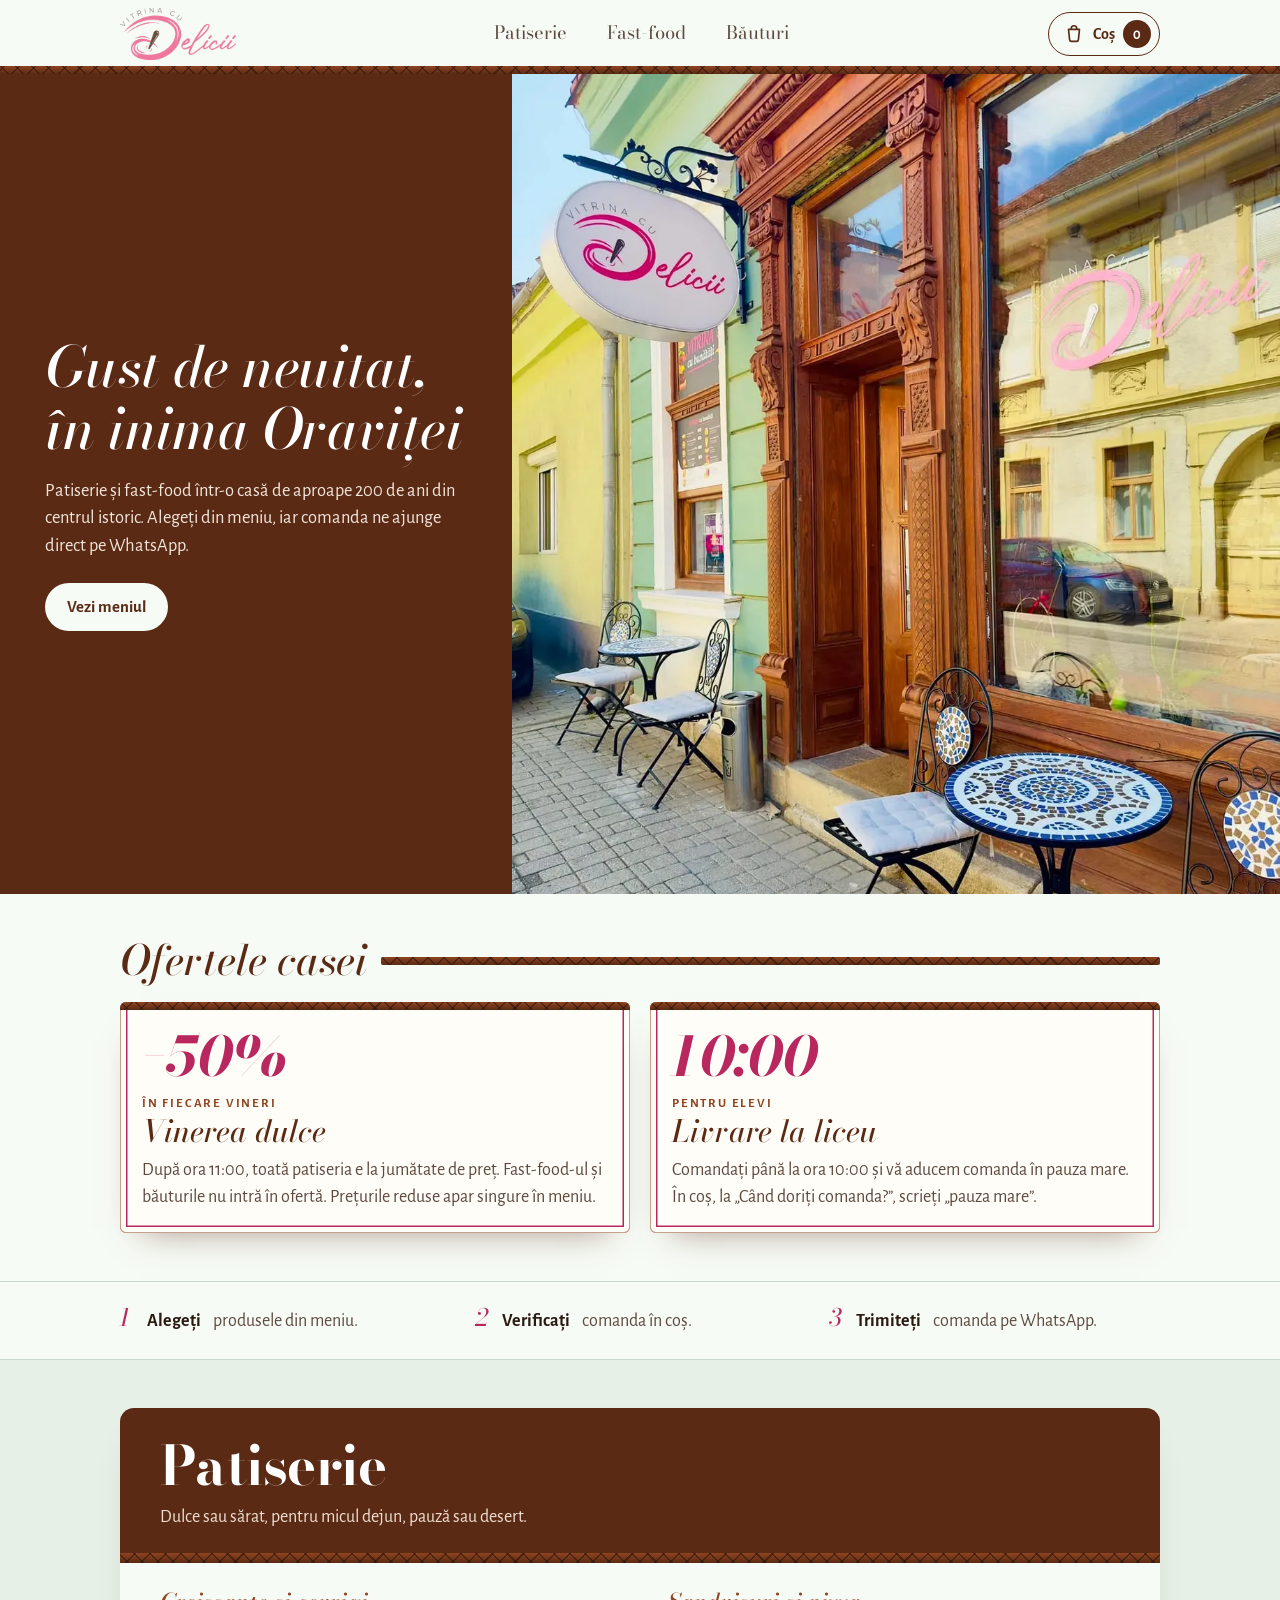
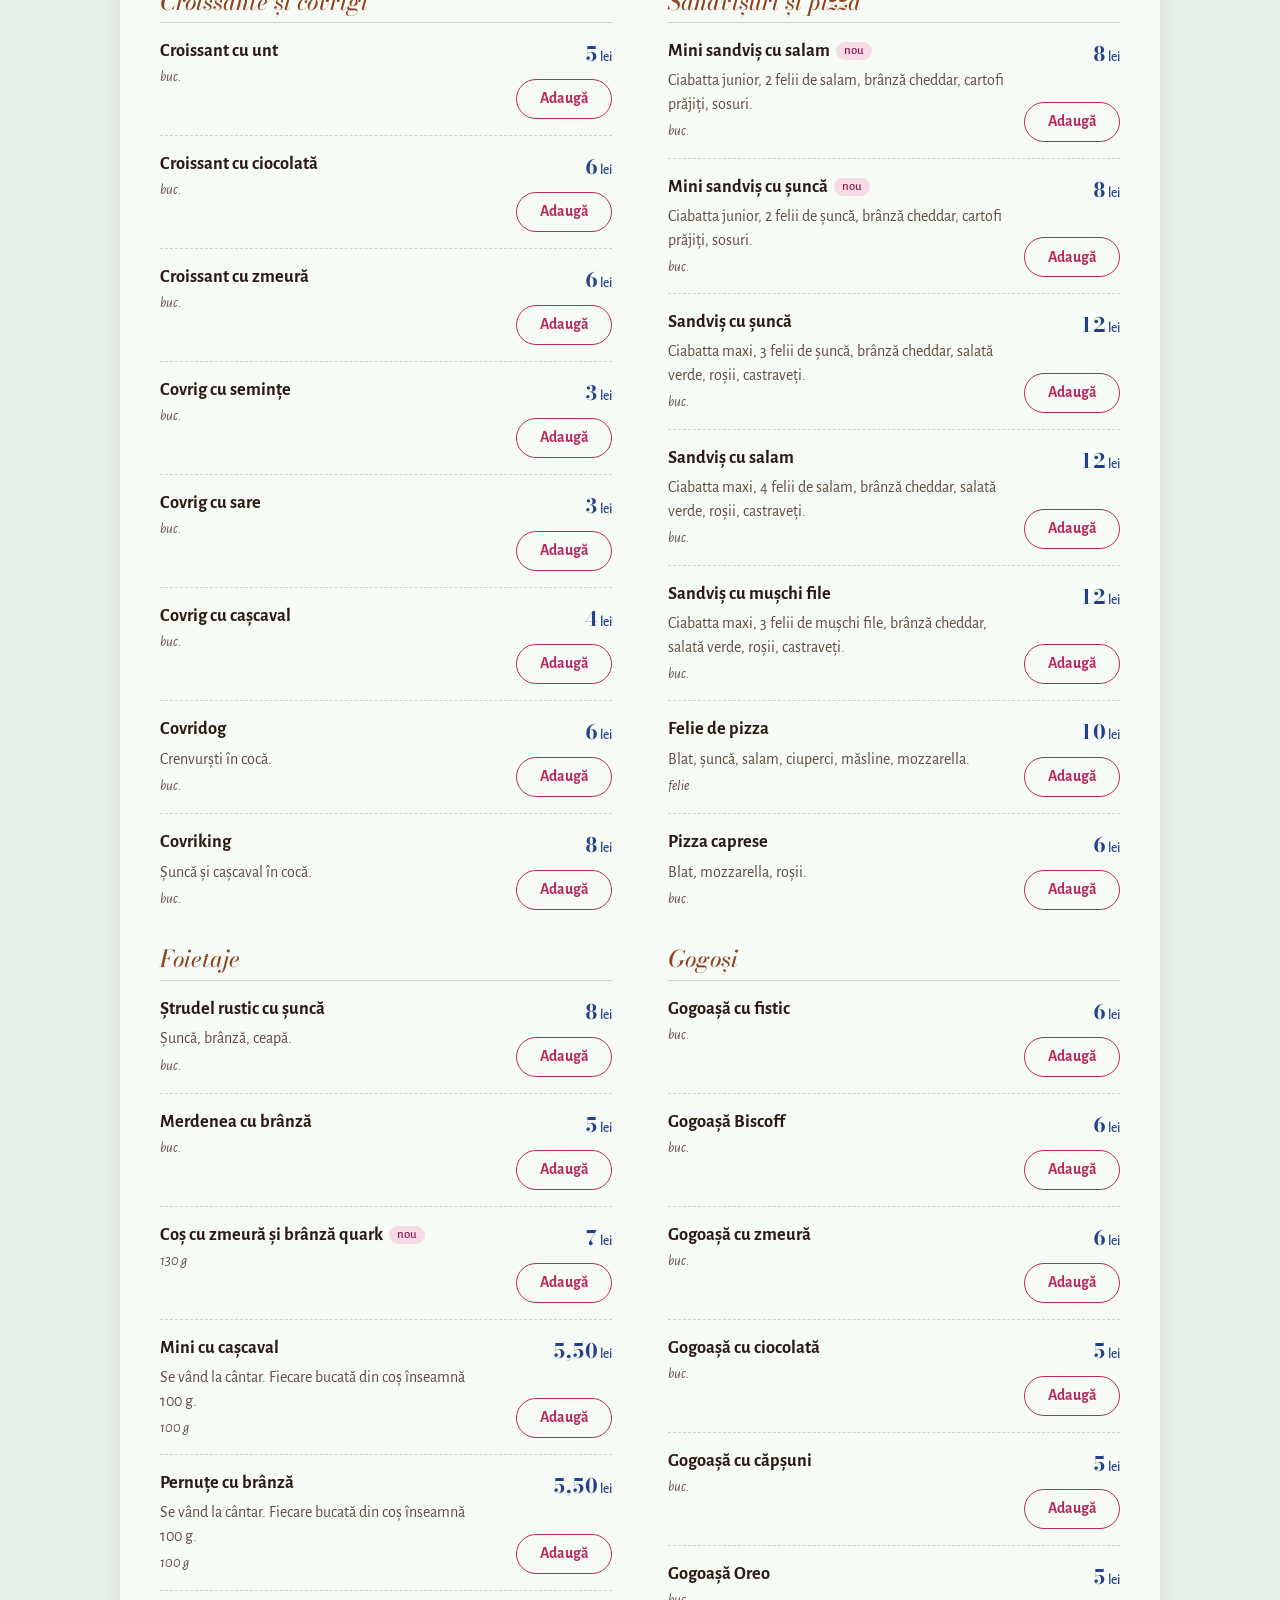
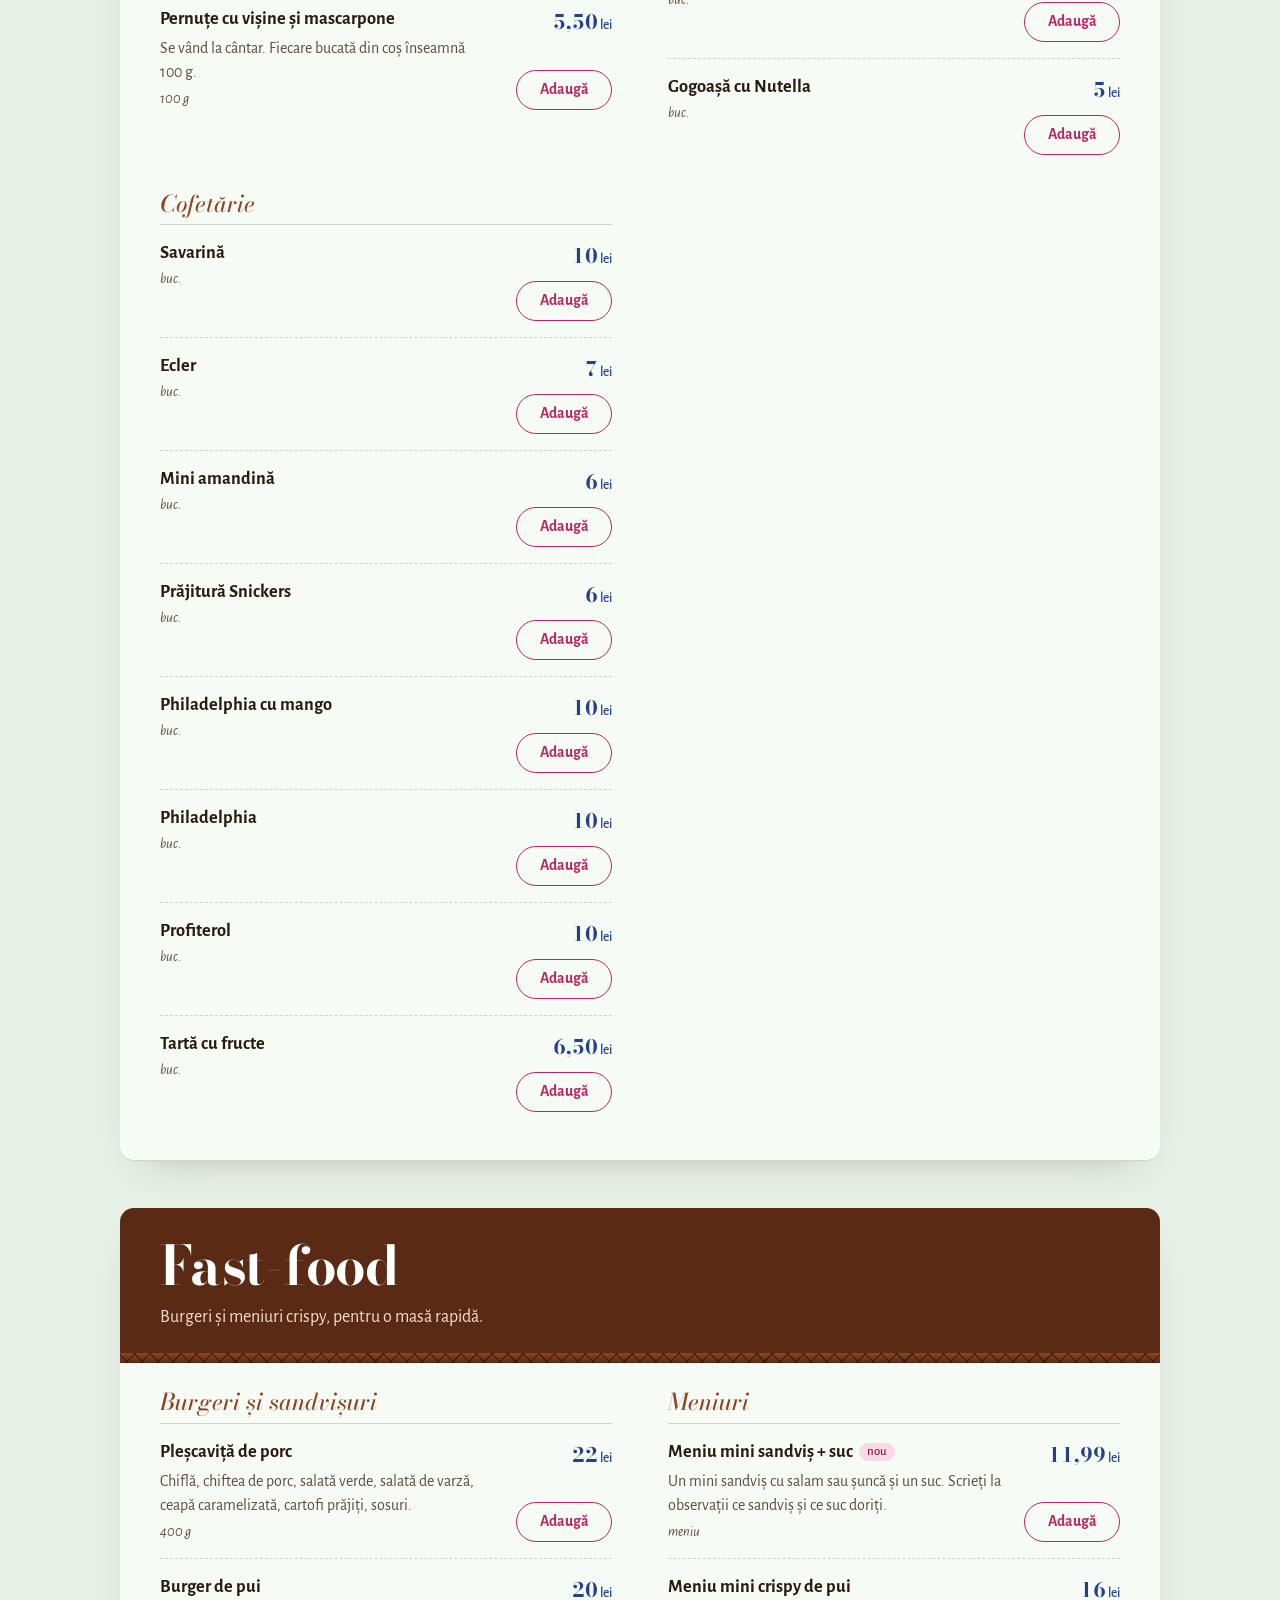
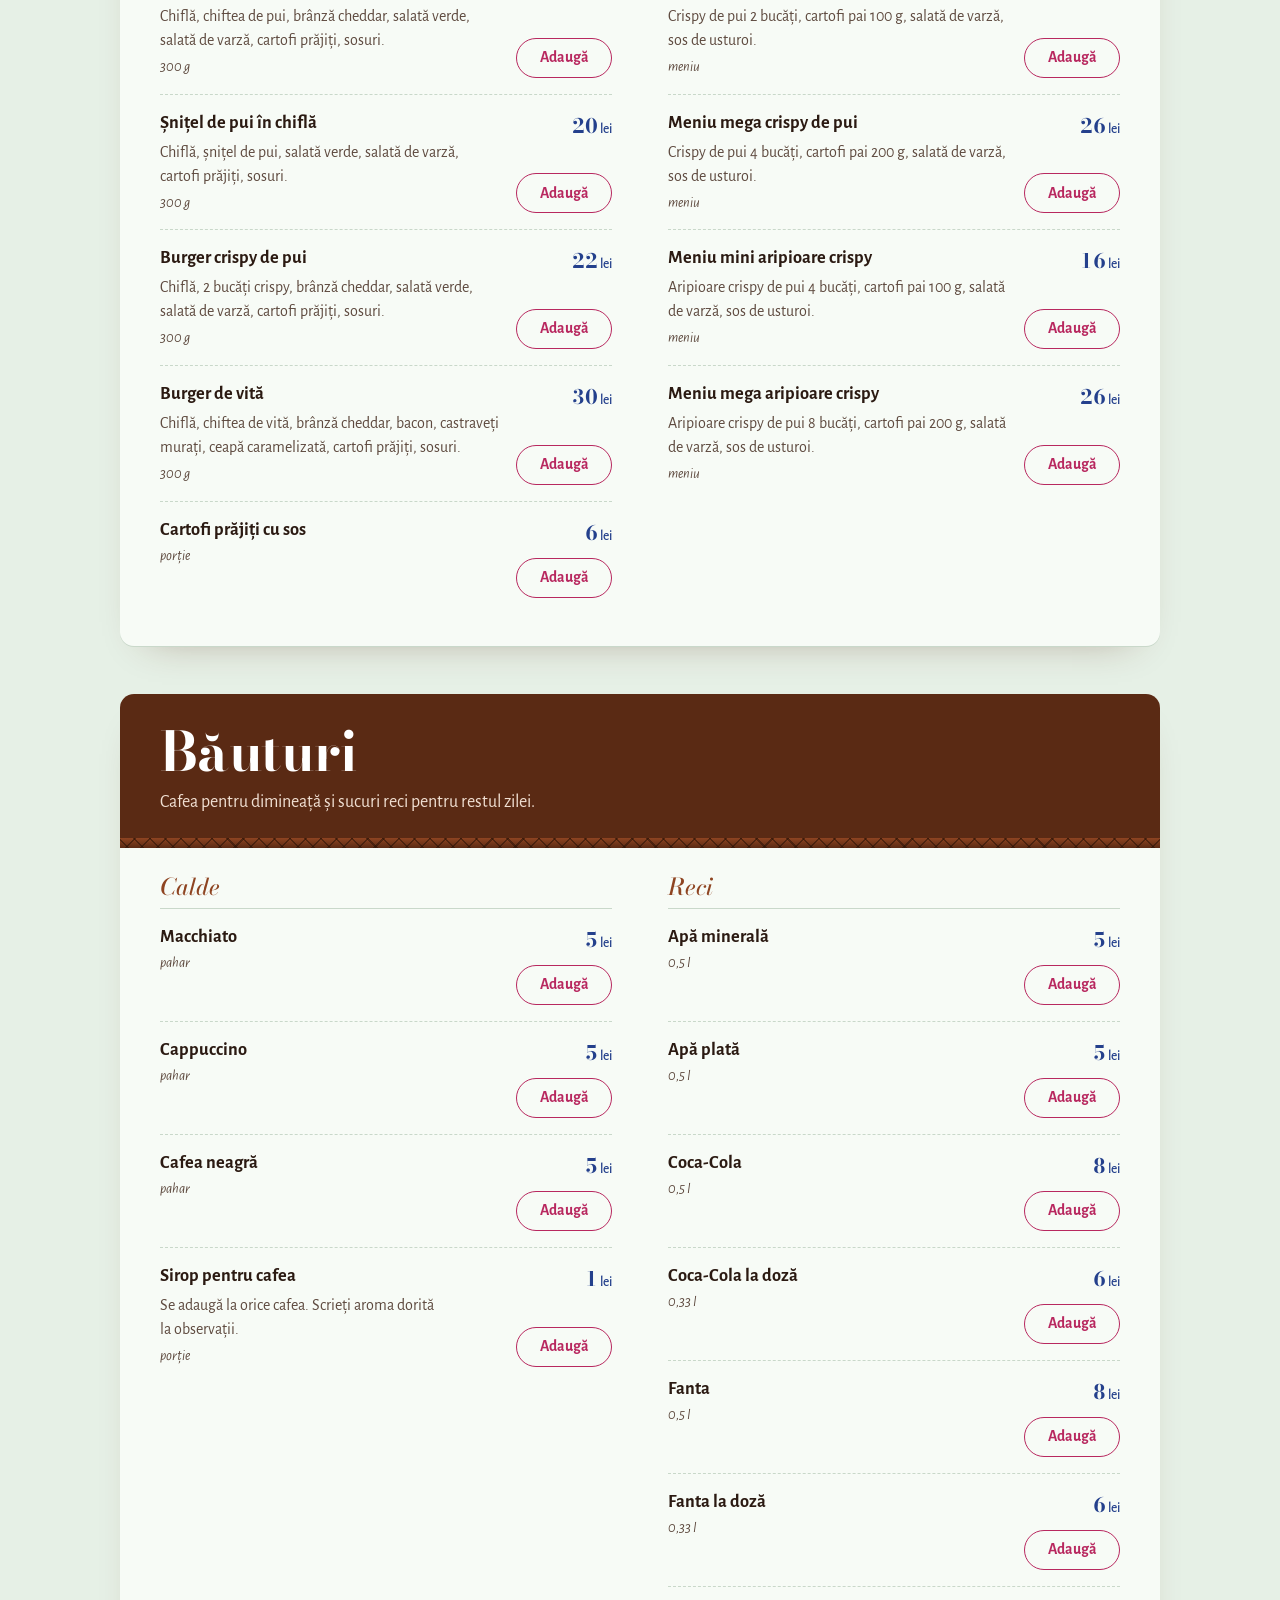
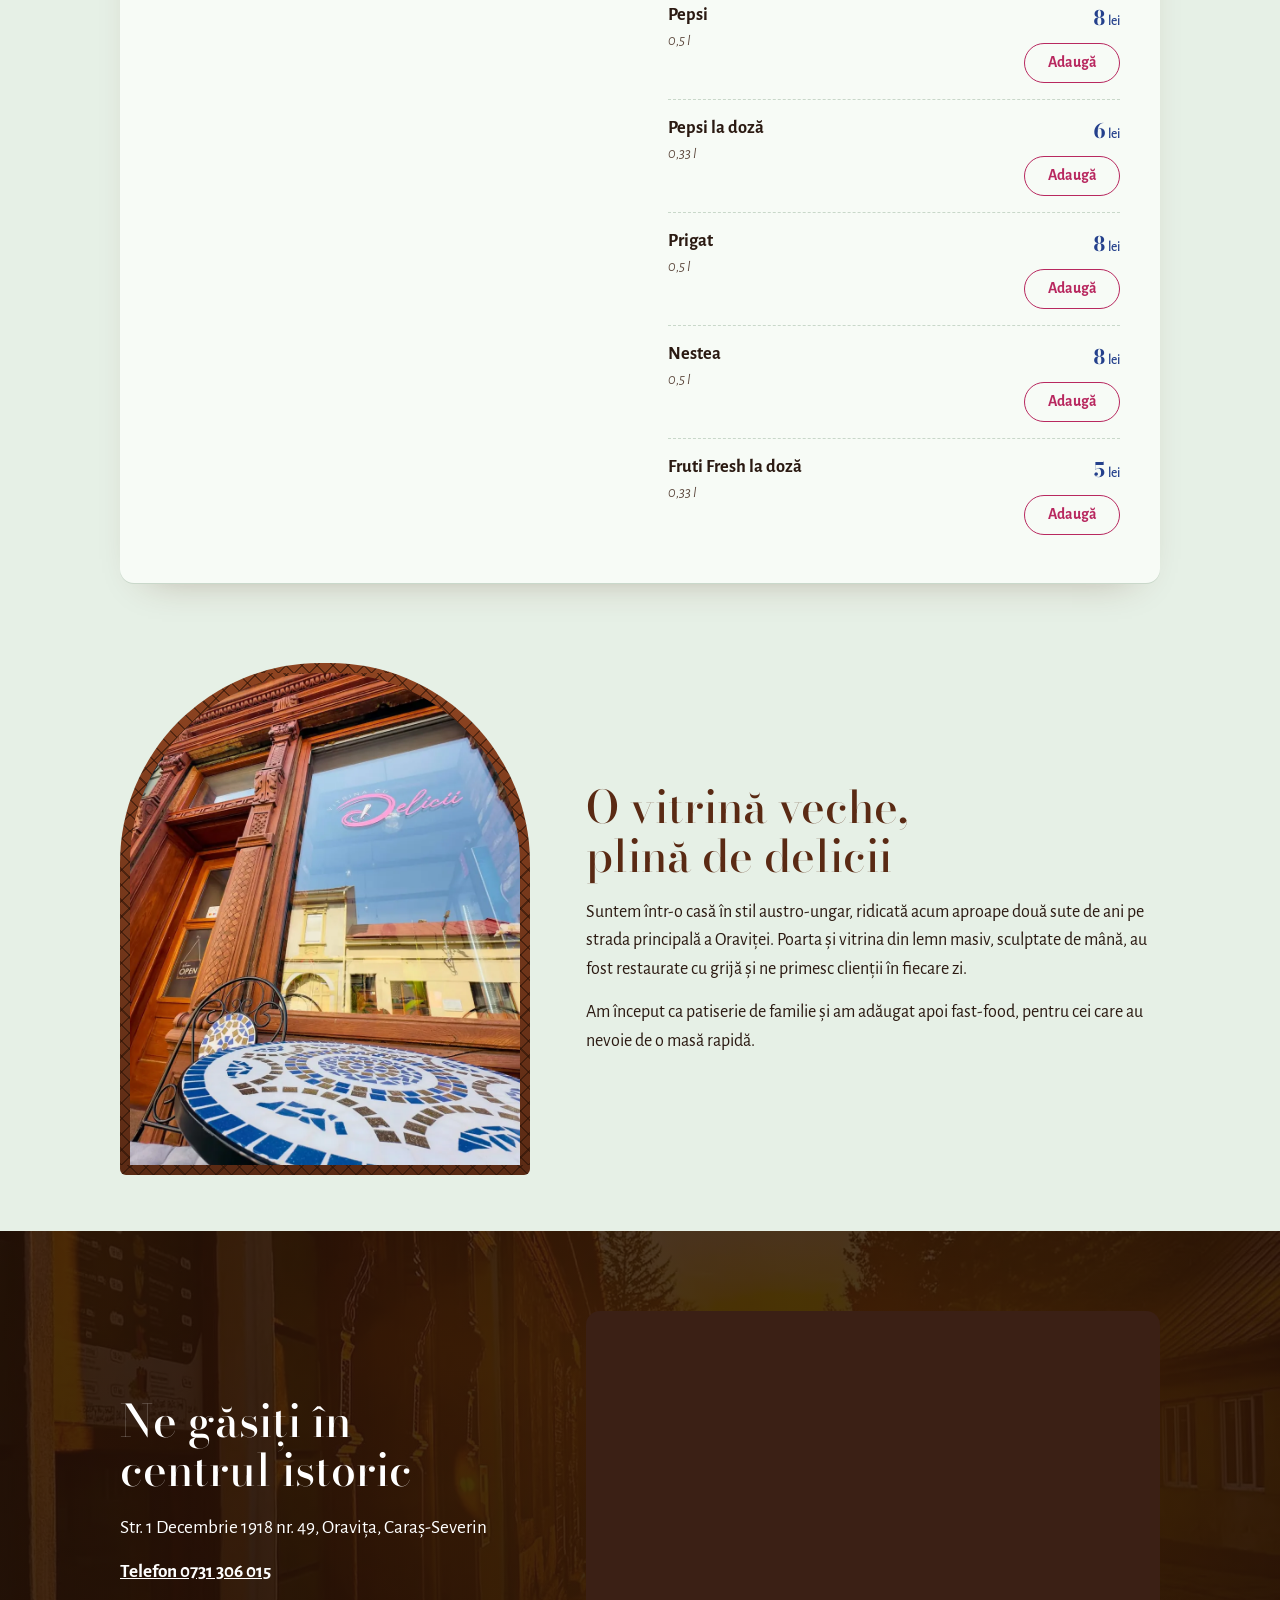
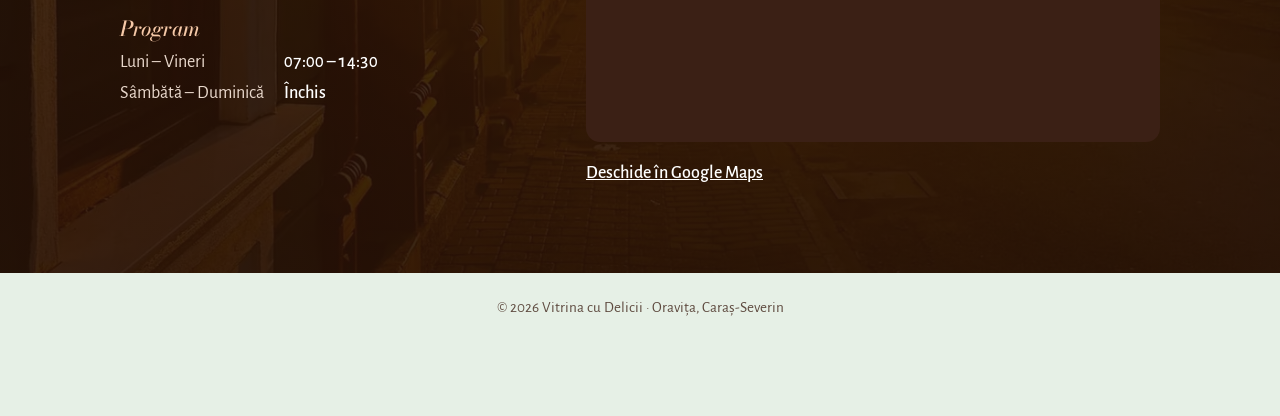
==== commit 9156317f: "Add product descriptions and limit the Friday offer to Patiserie Descriptions from the owner's notes" ====
--- a/index.html
+++ b/index.html
@@ -94,7 +94,7 @@
             <div>
               <p class="offer__kicker">În fiecare vineri</p>
               <h3>Vinerea dulce</h3>
-              <p>După ora 11:00, toate produsele sunt la jumătate de preț, în afară de băuturi și de meniul mini sandviș + suc. Prețurile reduse apar singure în meniu.</p>
+              <p>După ora 11:00, toată patiseria e la jumătate de preț. Fast-food-ul și băuturile nu intră în ofertă. Prețurile reduse apar singure în meniu.</p>
             </div>
             <span class="offer__stamp" aria-label="Oferta este activă acum">Acum</span>
           </article>
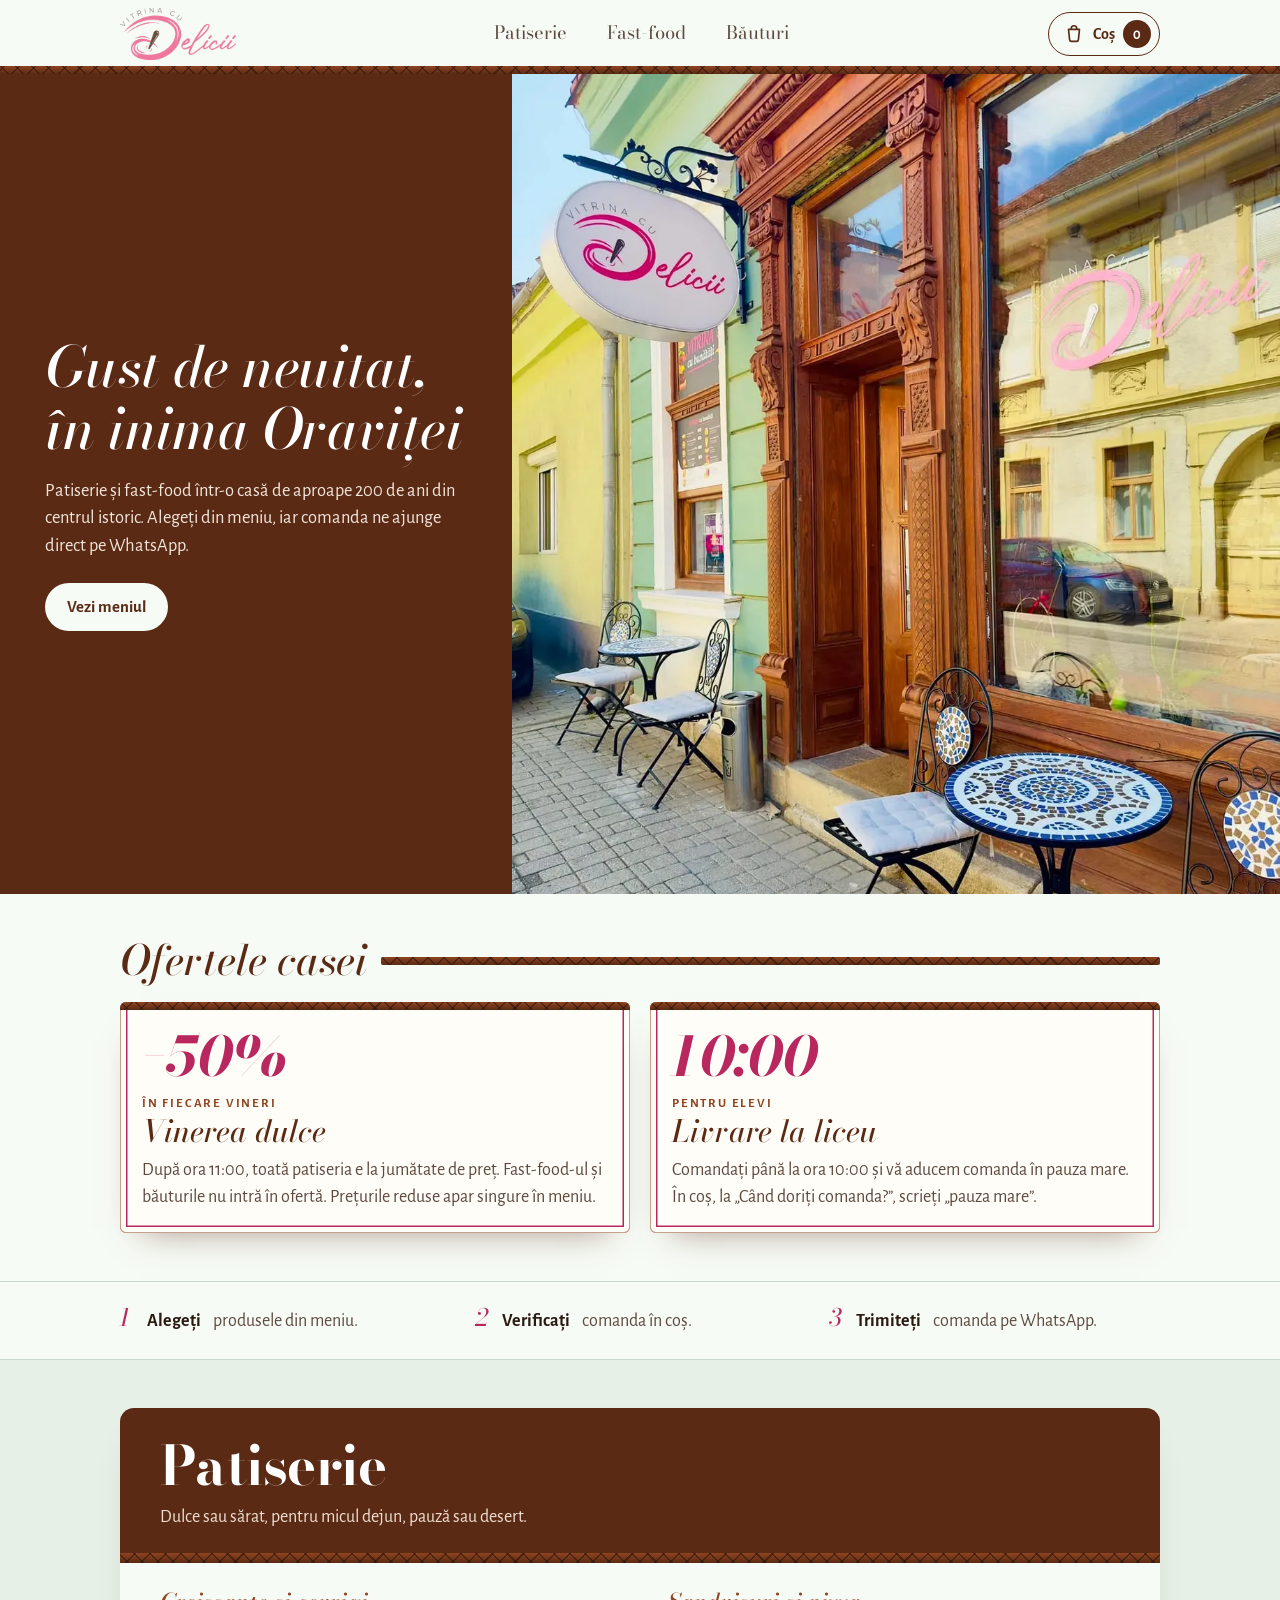
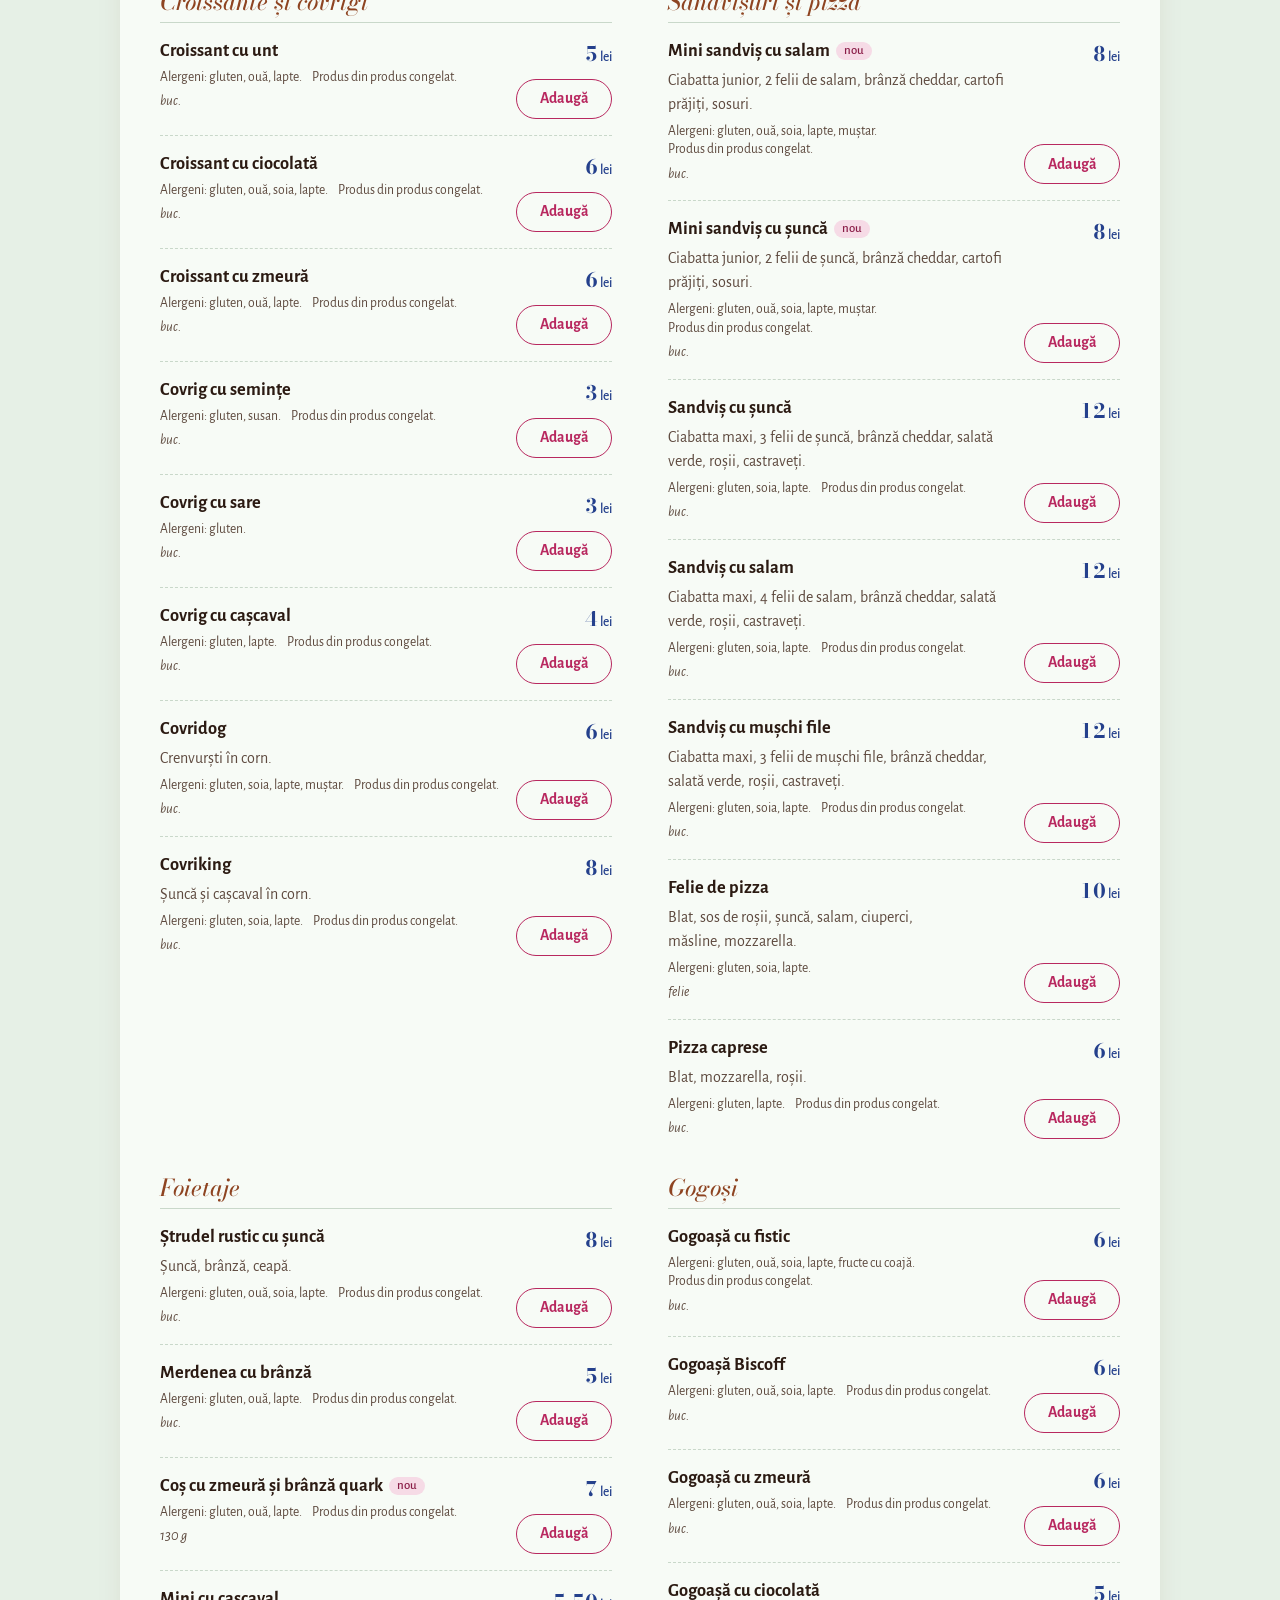
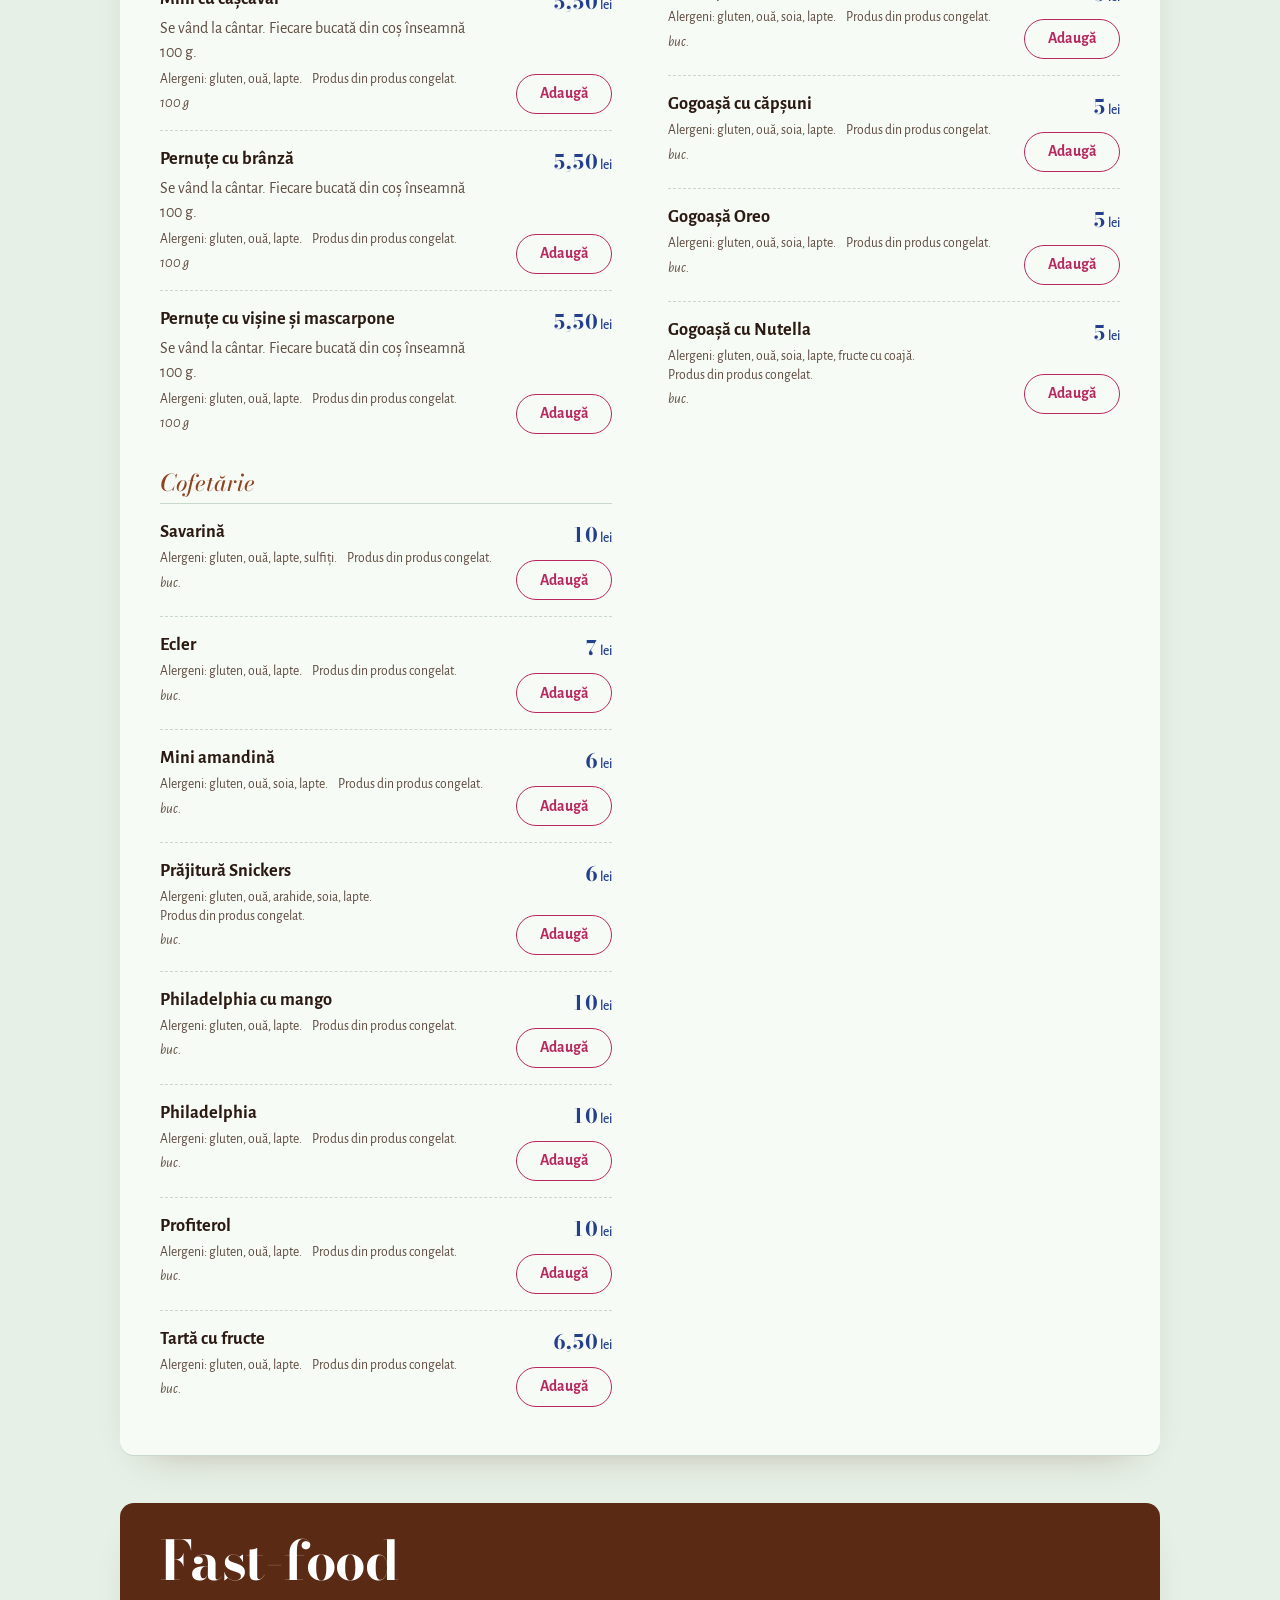
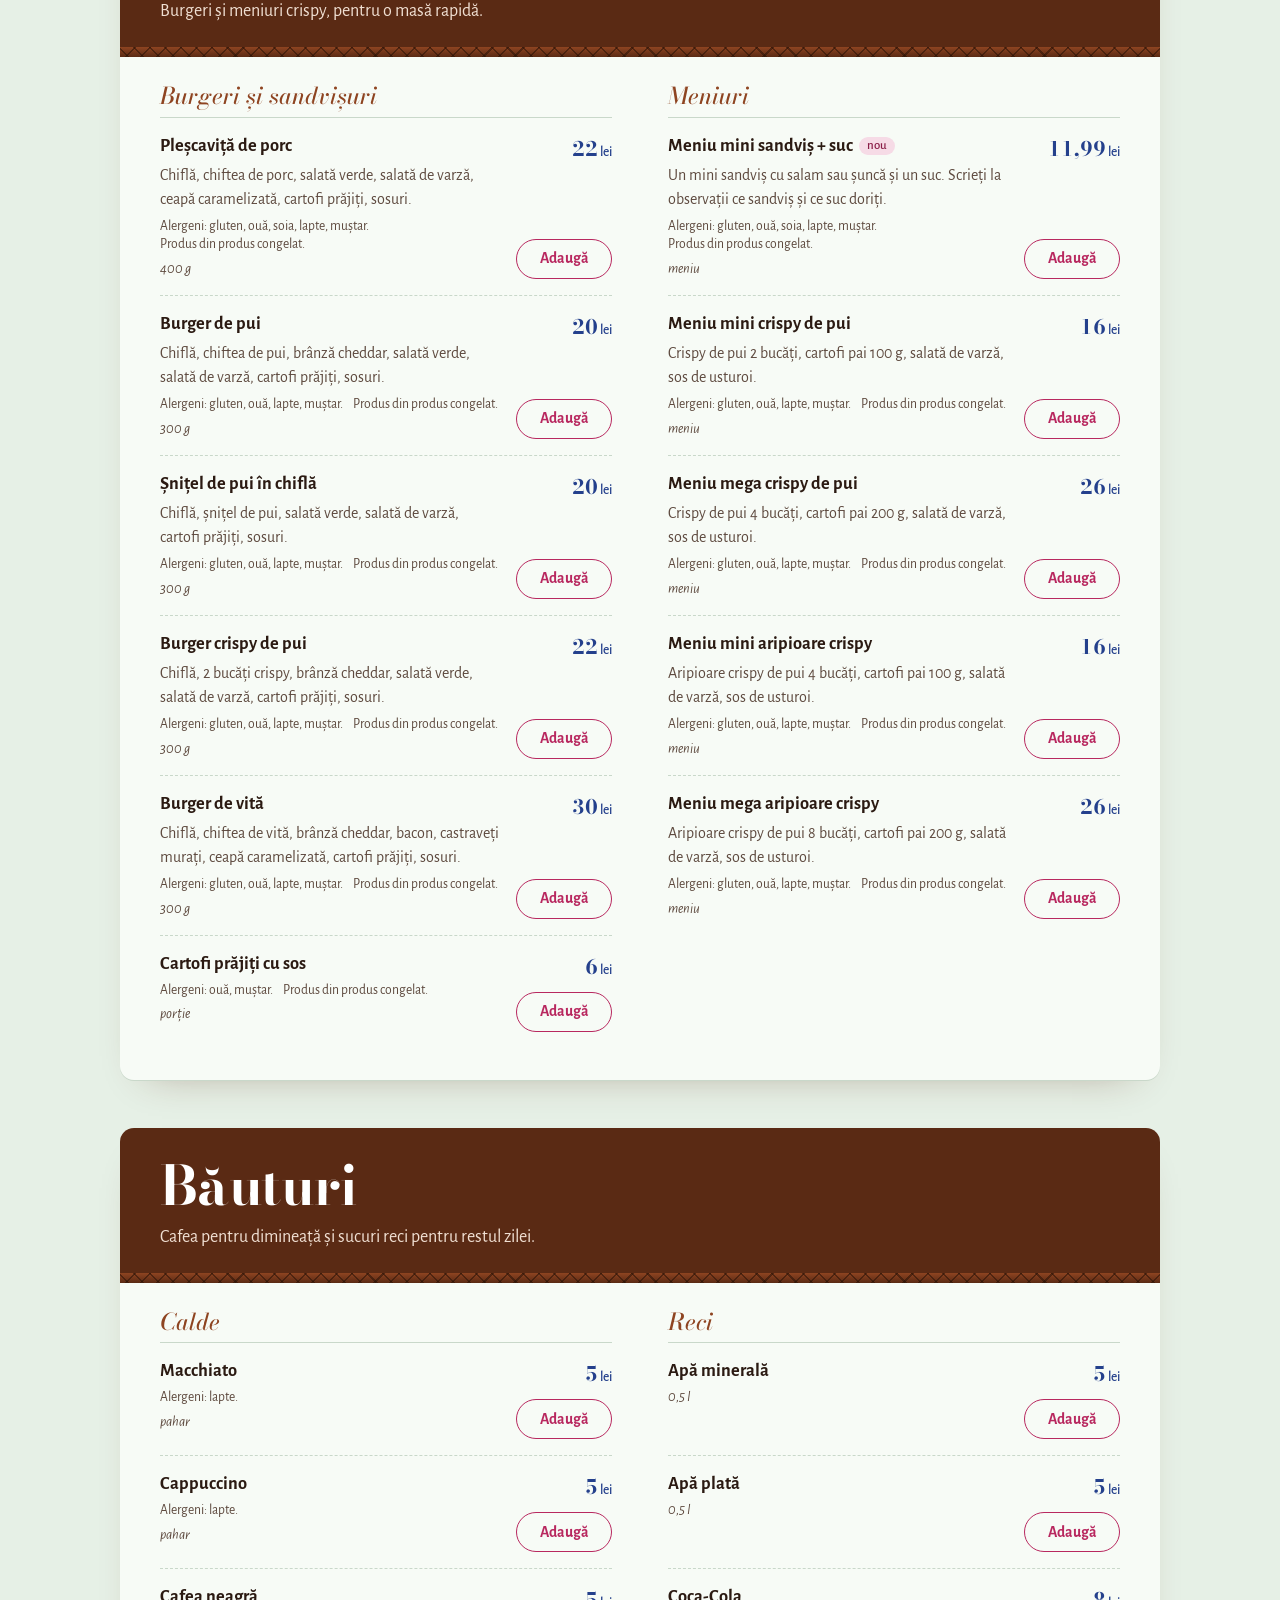
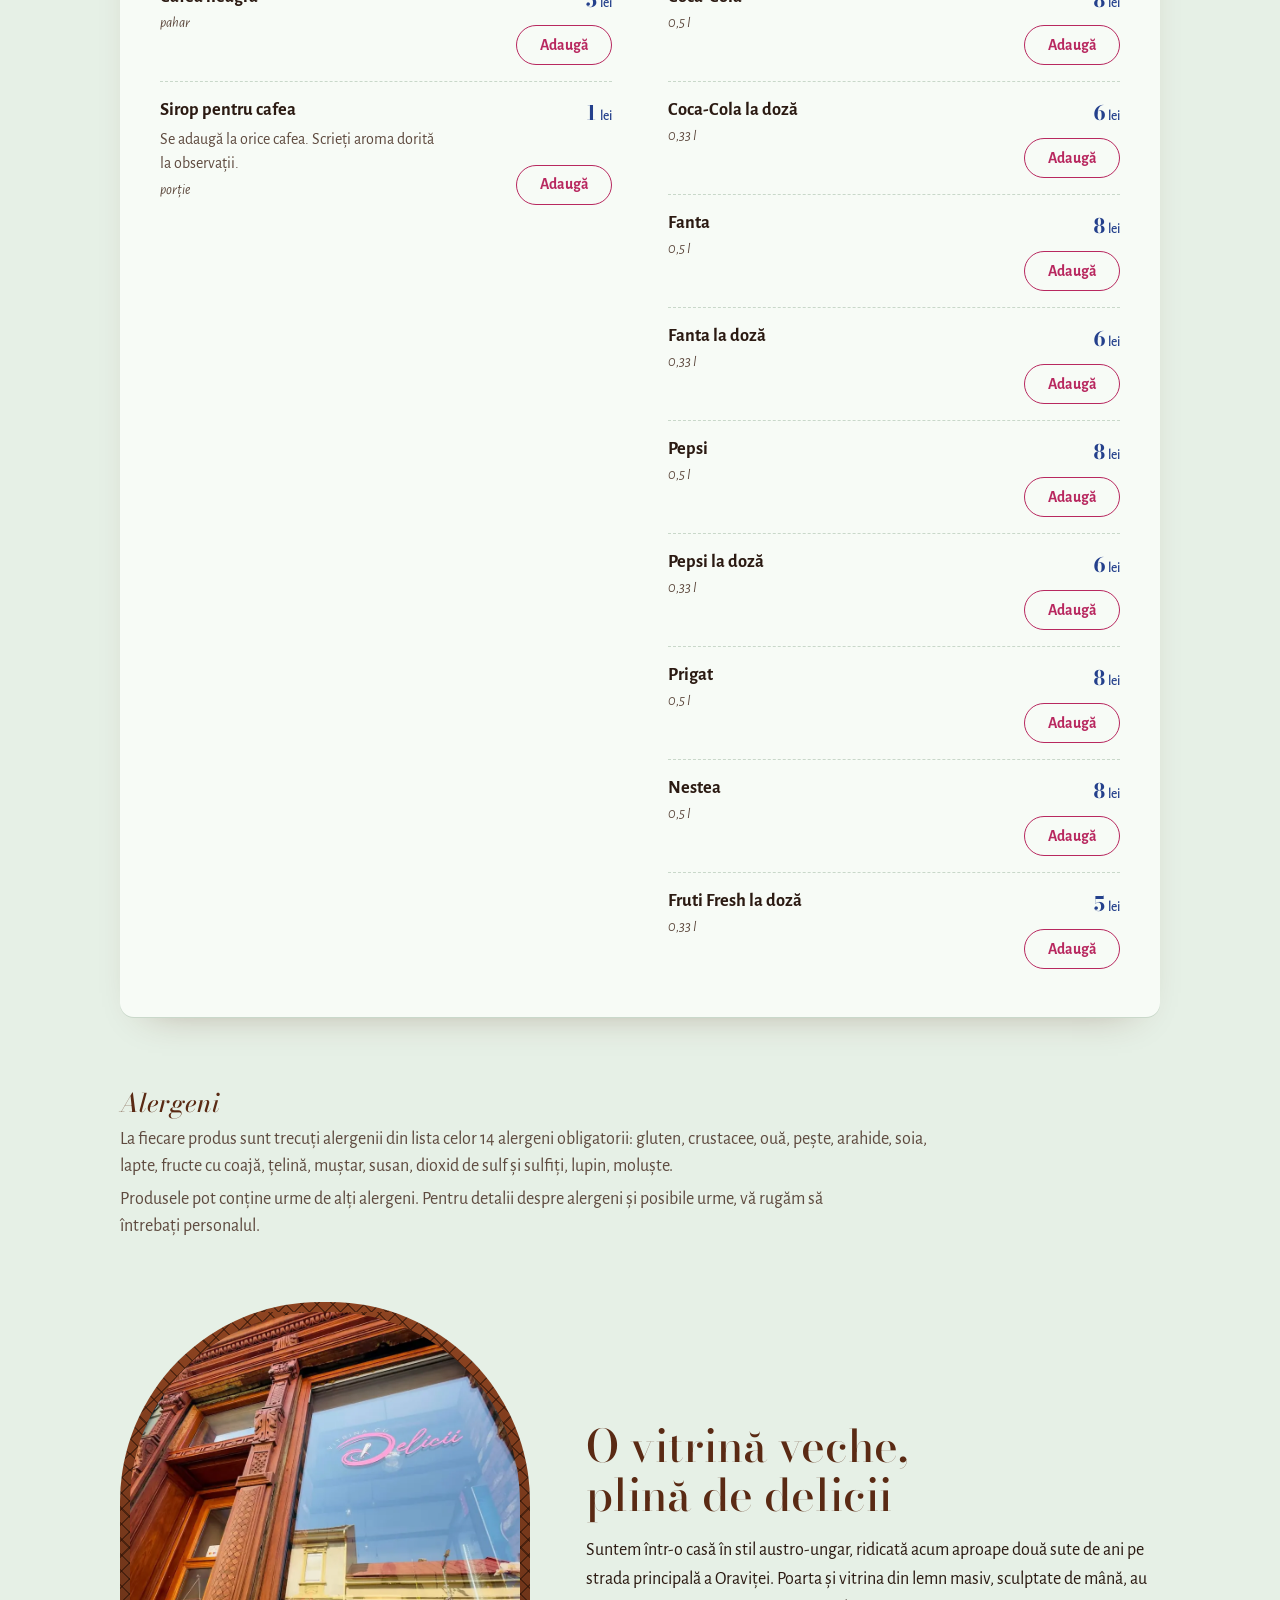
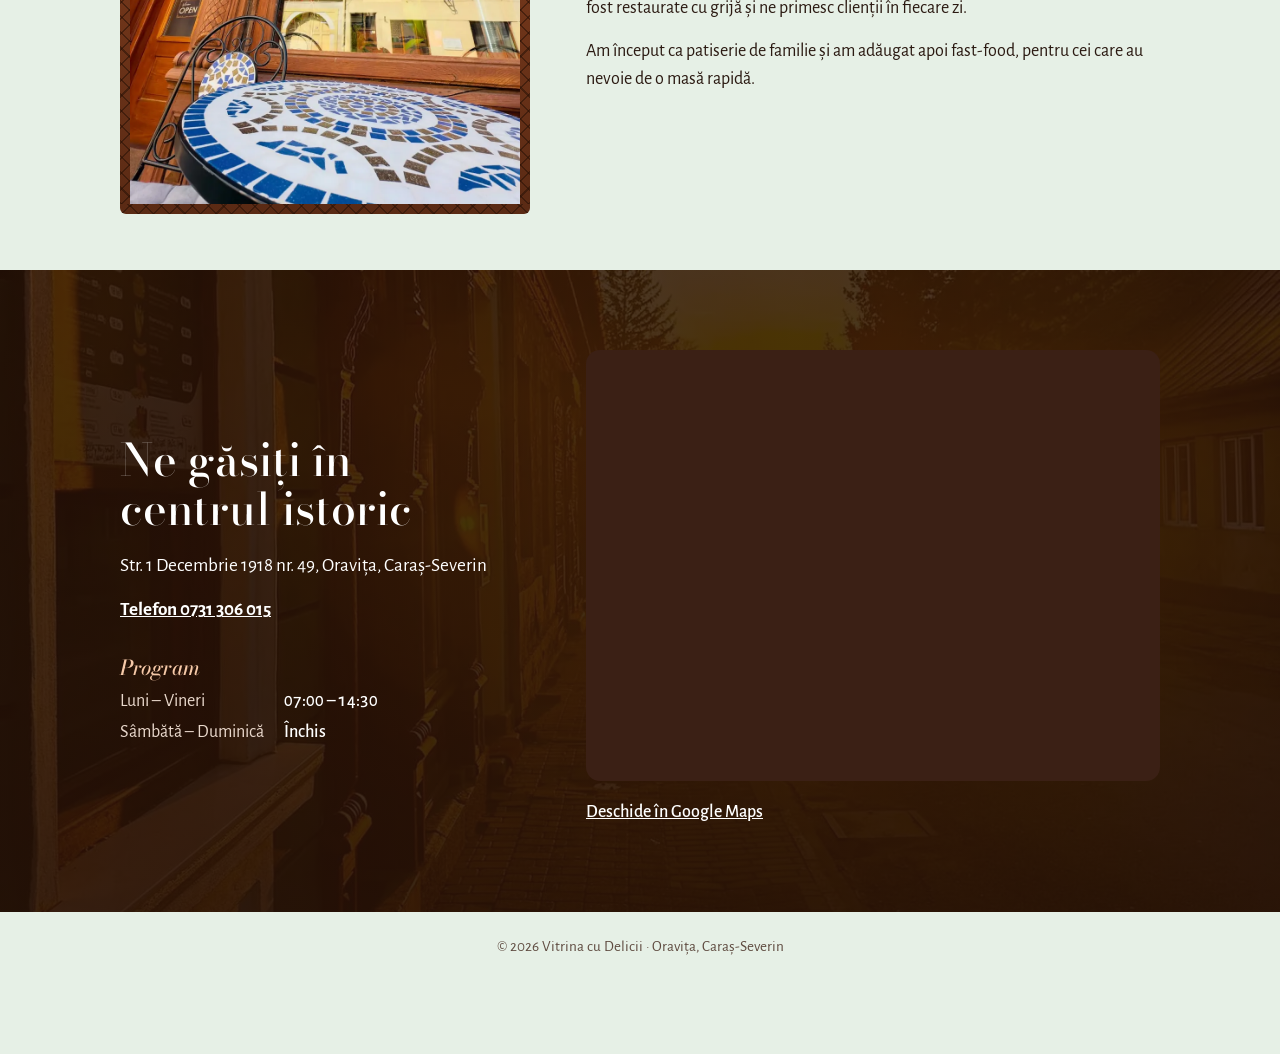
==== commit 7652b77d: "Show allergens and a frozen-product note for each item Allergens from the draft sheet (patiserie, fa" ====
--- a/index.html
+++ b/index.html
@@ -129,6 +129,14 @@
 
     <div id="meniu" class="menus" data-menus></div>
 
+    <section class="allergens" aria-labelledby="allergens-title">
+      <div class="allergens__inner">
+        <h2 id="allergens-title">Alergeni</h2>
+        <p>La fiecare produs sunt trecuți alergenii din lista celor 14 alergeni obligatorii: gluten, crustacee, ouă, pește, arahide, soia, lapte, fructe cu coajă, țelină, muștar, susan, dioxid de sulf și sulfiți, lupin, moluște.</p>
+        <p>Produsele pot conține urme de alți alergeni. Pentru detalii despre alergeni și posibile urme, vă rugăm să întrebați personalul.</p>
+      </div>
+    </section>
+
     <section class="story" aria-labelledby="story-title">
       <picture class="story__photo">
         <source srcset="assets/img/vitrina-1.webp" type="image/webp">
--- a/css/styles.css
+++ b/css/styles.css
@@ -556,6 +556,15 @@
   color: var(--ink-soft);
   font-size: 1rem;
 }
+.item__info {
+  display: flex;
+  flex-wrap: wrap;
+  gap: 0 10px;
+  margin-top: 2px;
+  color: var(--ink-soft);
+  font-size: .85rem;
+  line-height: 1.35;
+}
 .item__unit {
   color: var(--ink-soft);
   font-size: .9rem;
@@ -564,7 +573,7 @@
 
 .item__side {
   grid-column: 2;
-  grid-row: 1 / span 3;
+  grid-row: 1 / span 4;
   display: flex;
   flex-direction: column;
   align-items: flex-end;
@@ -647,6 +656,22 @@
   .story { grid-template-columns: 5fr 7fr; gap: 56px; }
   .story__photo { max-width: 420px; }
 }
+
+/* ---------- Alergeni ---------- */
+
+.allergens__inner {
+  max-width: 1120px;
+  margin: 0 auto;
+  padding: 8px var(--gutter) 40px;
+  color: var(--ink-soft);
+}
+.allergens h2 {
+  font-size: 1.6rem;
+  font-style: italic;
+  color: var(--walnut);
+  margin-bottom: 8px;
+}
+.allergens p { max-width: 46em; margin: 0 0 6px; }
 
 /* ---------- Locație ---------- */
 
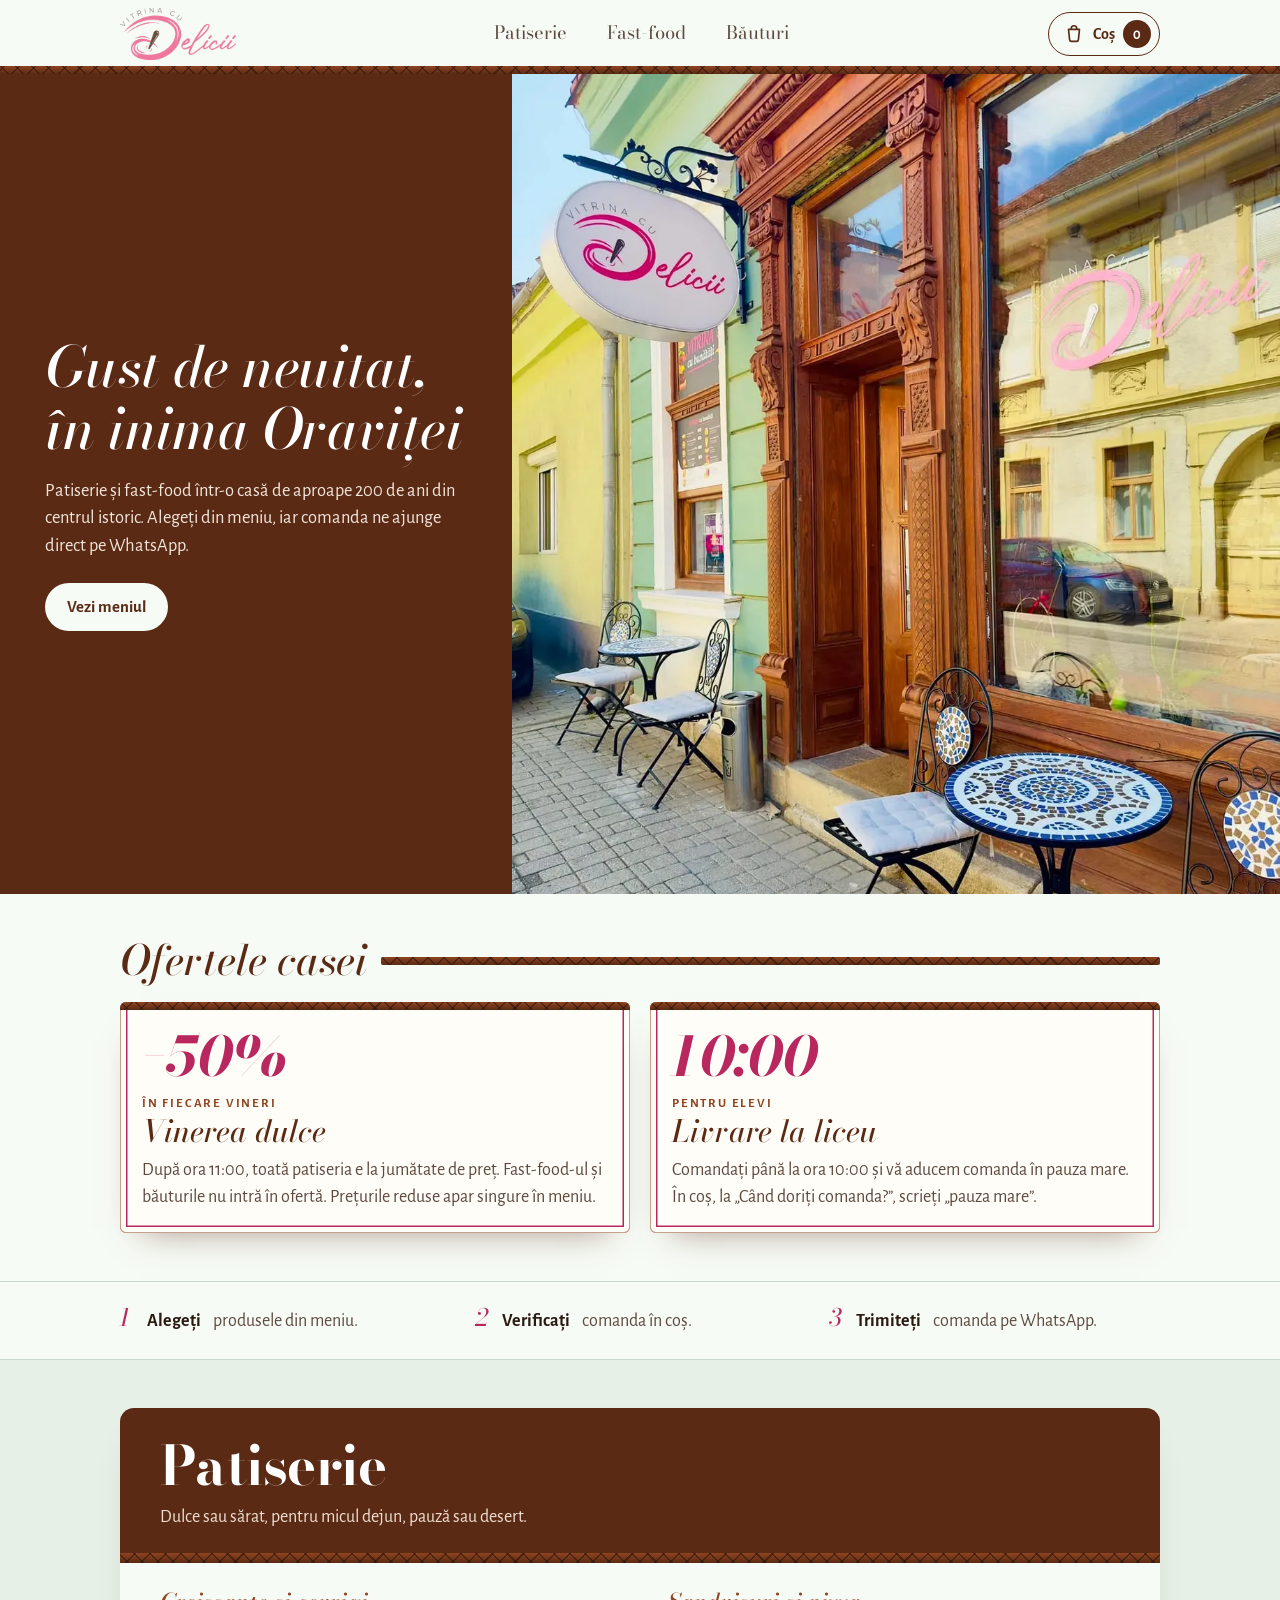
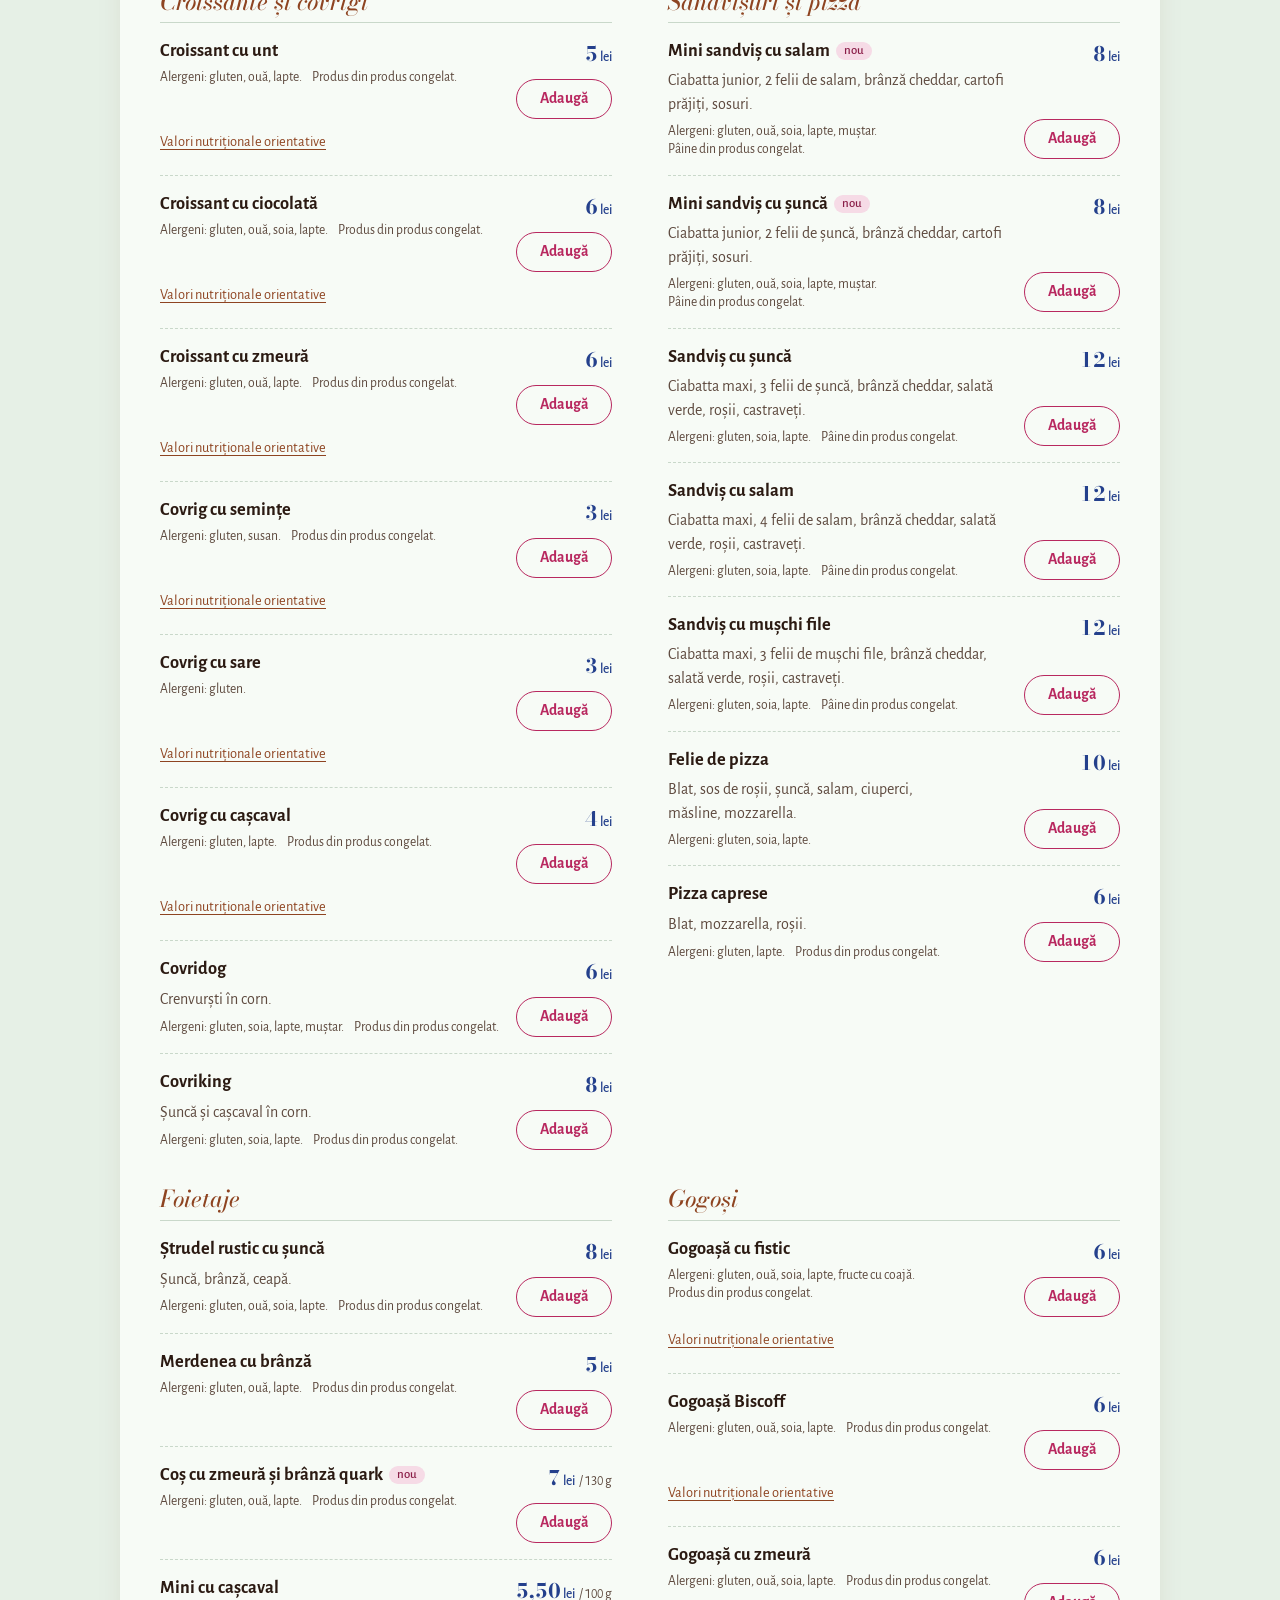
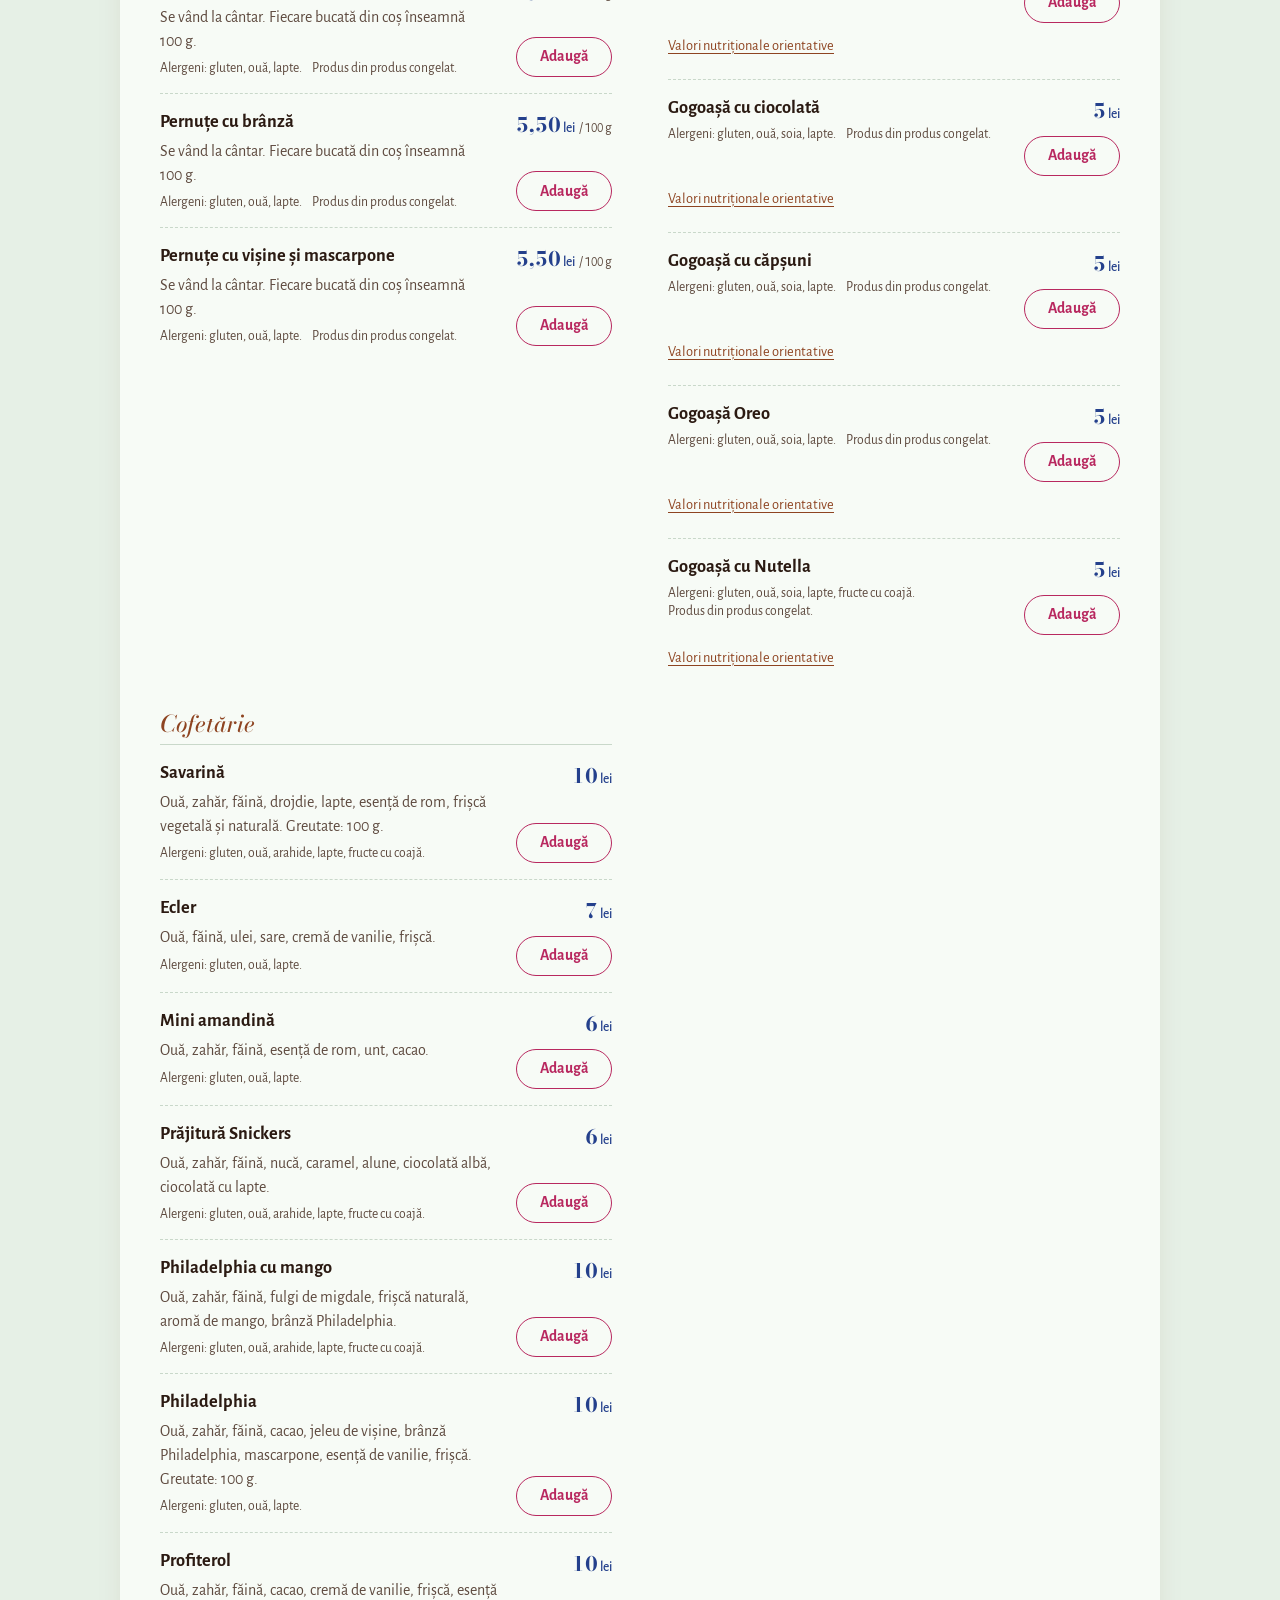
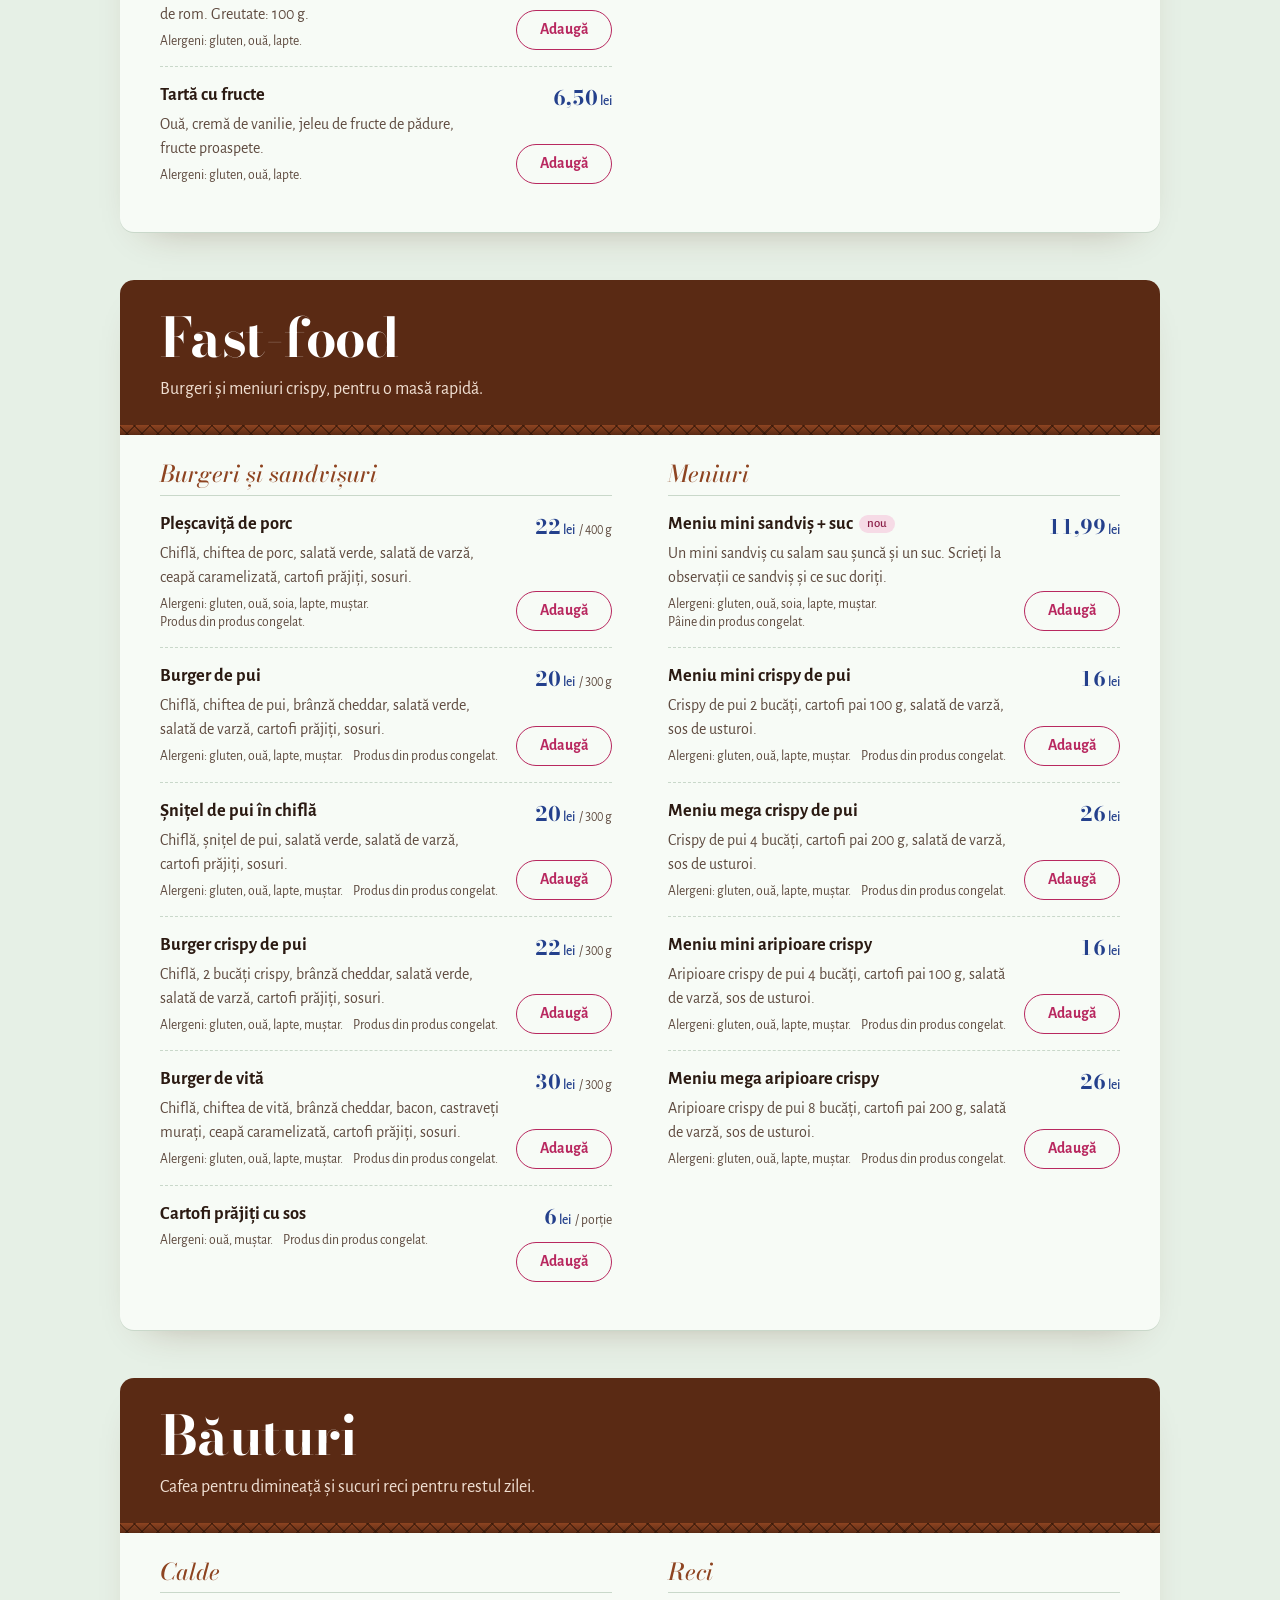
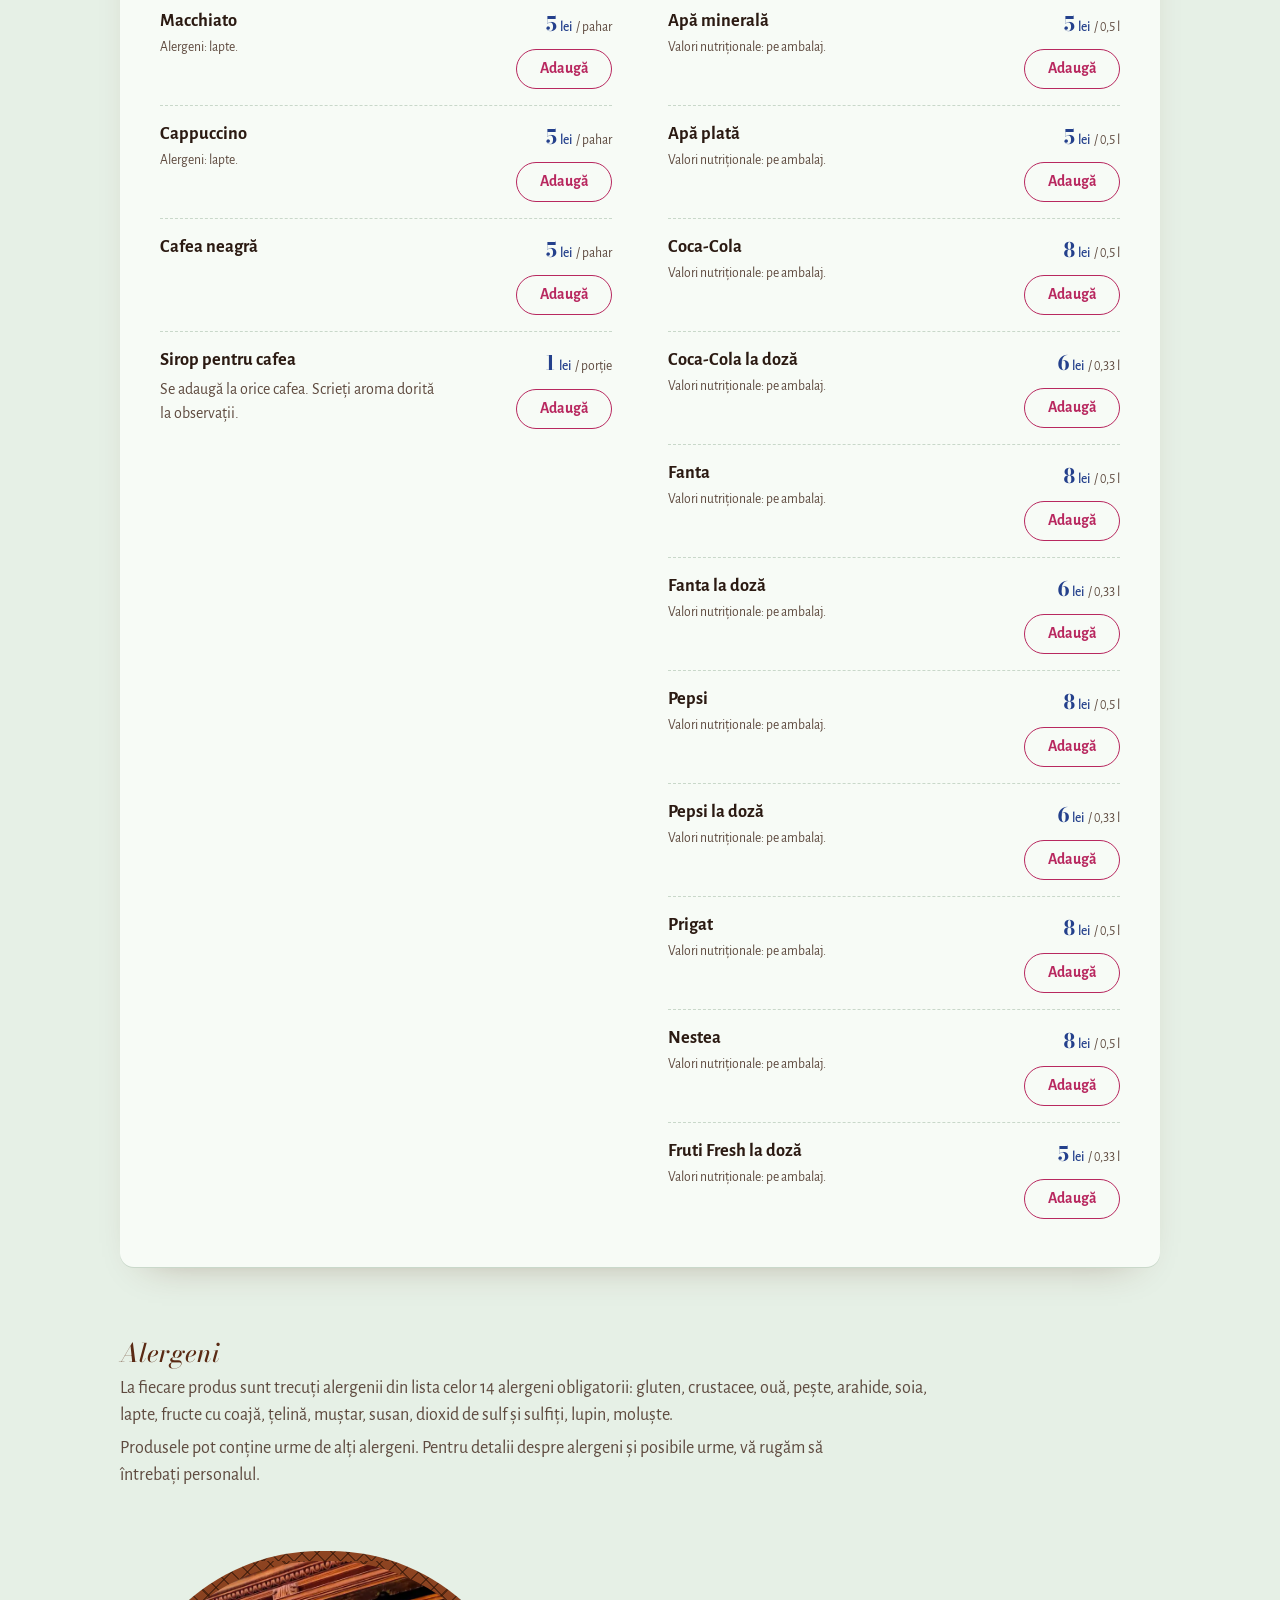
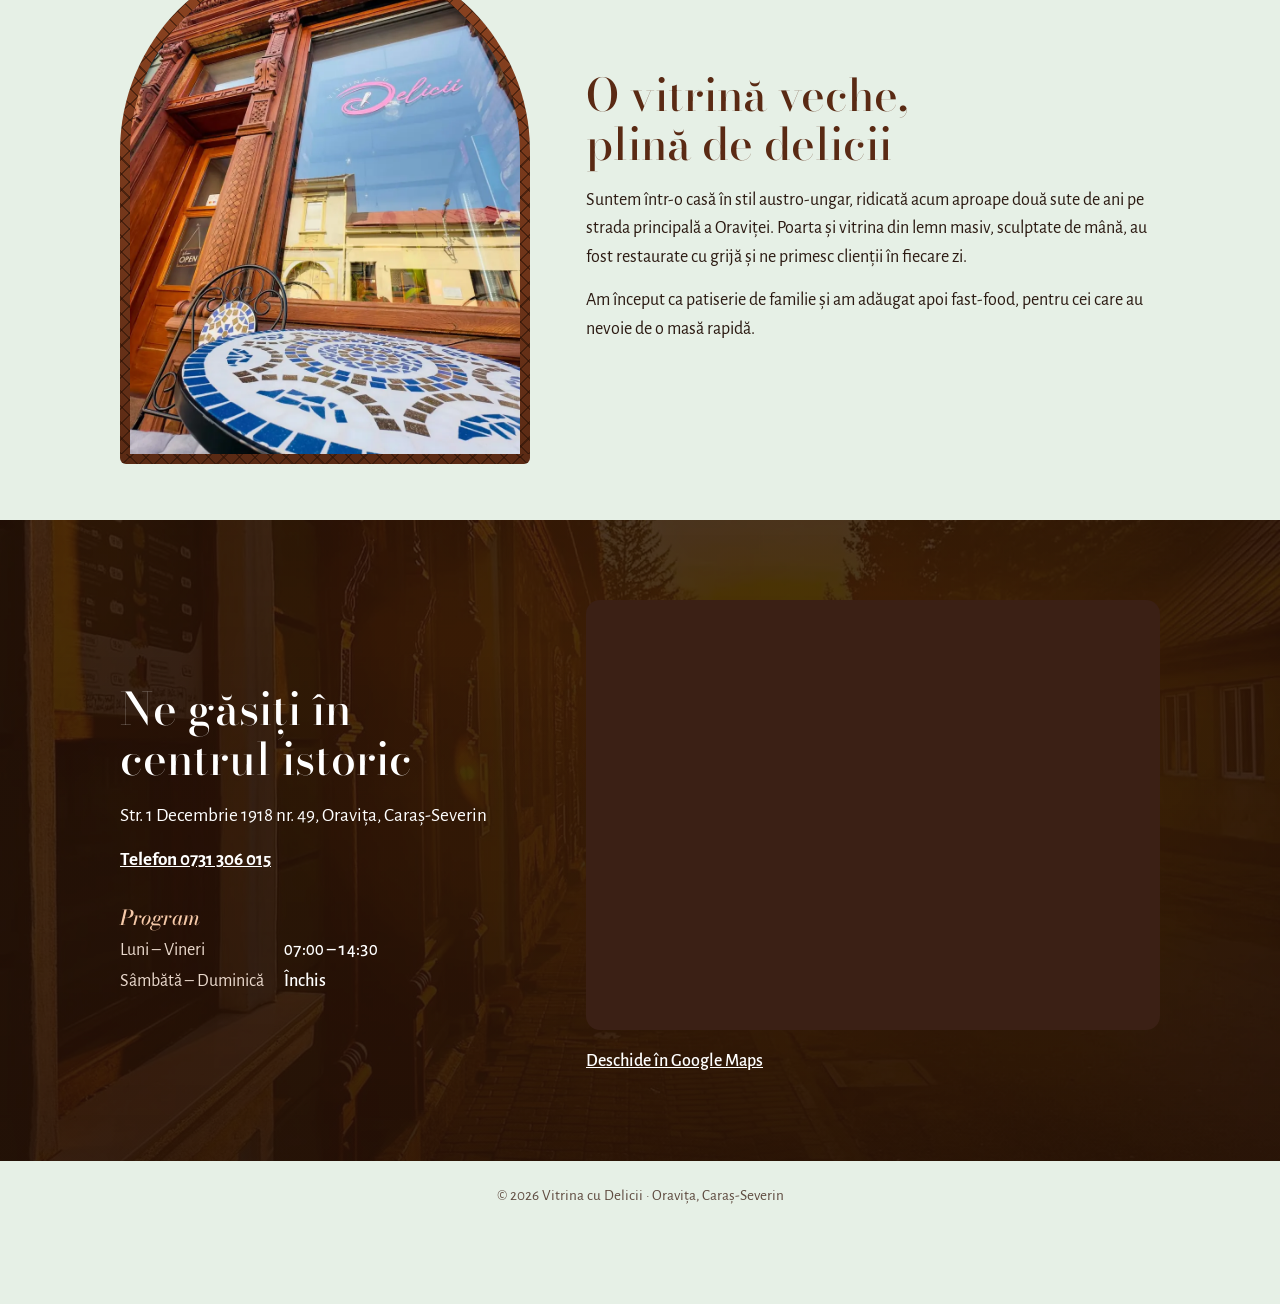
==== commit adecaffd: "Load CSS and JS with ?v=2 to bypass copies cached for 4 hours Before the Cloudflare zone's Browser C" ====
--- a/index.html
+++ b/index.html
@@ -48,7 +48,7 @@
   <link rel="preconnect" href="https://fonts.gstatic.com" crossorigin>
   <link href="https://fonts.googleapis.com/css2?family=Alegreya+Sans:ital,wght@0,400;0,500;0,700;1,400&family=Bodoni+Moda:ital,opsz,wght@0,6..96,500;0,6..96,700;1,6..96,500&display=swap" rel="stylesheet">
   <link rel="preload" as="image" type="image/webp" imagesrcset="assets/img/vitrina-2.webp 1100w, assets/img/vitrina-2-1350.webp 1350w" imagesizes="(min-width: 900px) 60vw, 100vw">
-  <link rel="stylesheet" href="css/styles.css">
+  <link rel="stylesheet" href="css/styles.css?v=2">
 </head>
 <body>
   <a class="skip-link" href="#meniu">Sari la meniu</a>
@@ -240,7 +240,7 @@
 
   <noscript><p class="noscript">Pentru a vedea meniul și a comanda, activați JavaScript. Ne puteți suna și la <a href="tel:+40731306015">0731 306 015</a>.</p></noscript>
 
-  <script src="js/menu.js"></script>
-  <script src="js/app.js"></script>
+  <script src="js/menu.js?v=2"></script>
+  <script src="js/app.js?v=2"></script>
 </body>
 </html>
--- a/css/styles.css
+++ b/css/styles.css
@@ -565,15 +565,32 @@
   font-size: .85rem;
   line-height: 1.35;
 }
-.item__unit {
+
+.item__nutrition {
+  grid-column: 1 / -1;
+  margin-top: 4px;
+  font-size: .9rem;
   color: var(--ink-soft);
-  font-size: .9rem;
-  font-style: italic;
-}
+}
+.item__nutrition summary {
+  display: inline-block;
+  min-height: 32px;
+  padding: 4px 0;
+  cursor: pointer;
+  color: var(--cherry);
+  text-decoration: underline;
+  text-underline-offset: 3px;
+}
+.item__nutrition summary::-webkit-details-marker { display: none; }
+.item__nutrition table { width: 100%; max-width: 360px; border-collapse: collapse; margin: 4px 0 6px; }
+.item__nutrition caption { text-align: left; font-weight: 700; color: var(--ink); padding-bottom: 2px; }
+.item__nutrition th, .item__nutrition td { padding: 3px 0; border-bottom: 1px dotted var(--line); font-weight: 400; text-align: left; }
+.item__nutrition td { text-align: right; font-variant-numeric: tabular-nums; white-space: nowrap; }
+.item__nutrition p { font-size: .8rem; max-width: 360px; }
 
 .item__side {
   grid-column: 2;
-  grid-row: 1 / span 4;
+  grid-row: 1 / span 3;
   display: flex;
   flex-direction: column;
   align-items: flex-end;
@@ -589,6 +606,11 @@
   font-variant-numeric: lining-nums tabular-nums;
 }
 .item__price small { font-family: var(--font-body); font-weight: 500; font-size: .85rem; }
+.item__price .item__unit { margin-left: 4px; color: var(--ink-soft); font-weight: 400; }
+/* Pe ecranele înguste, gramajul coboară sub preț, ca să nu îngusteze descrierea */
+@media (max-width: 399px) {
+  .item__price .item__unit { display: block; margin: 0; text-align: right; }
+}
 
 .add-button {
   min-height: 40px;
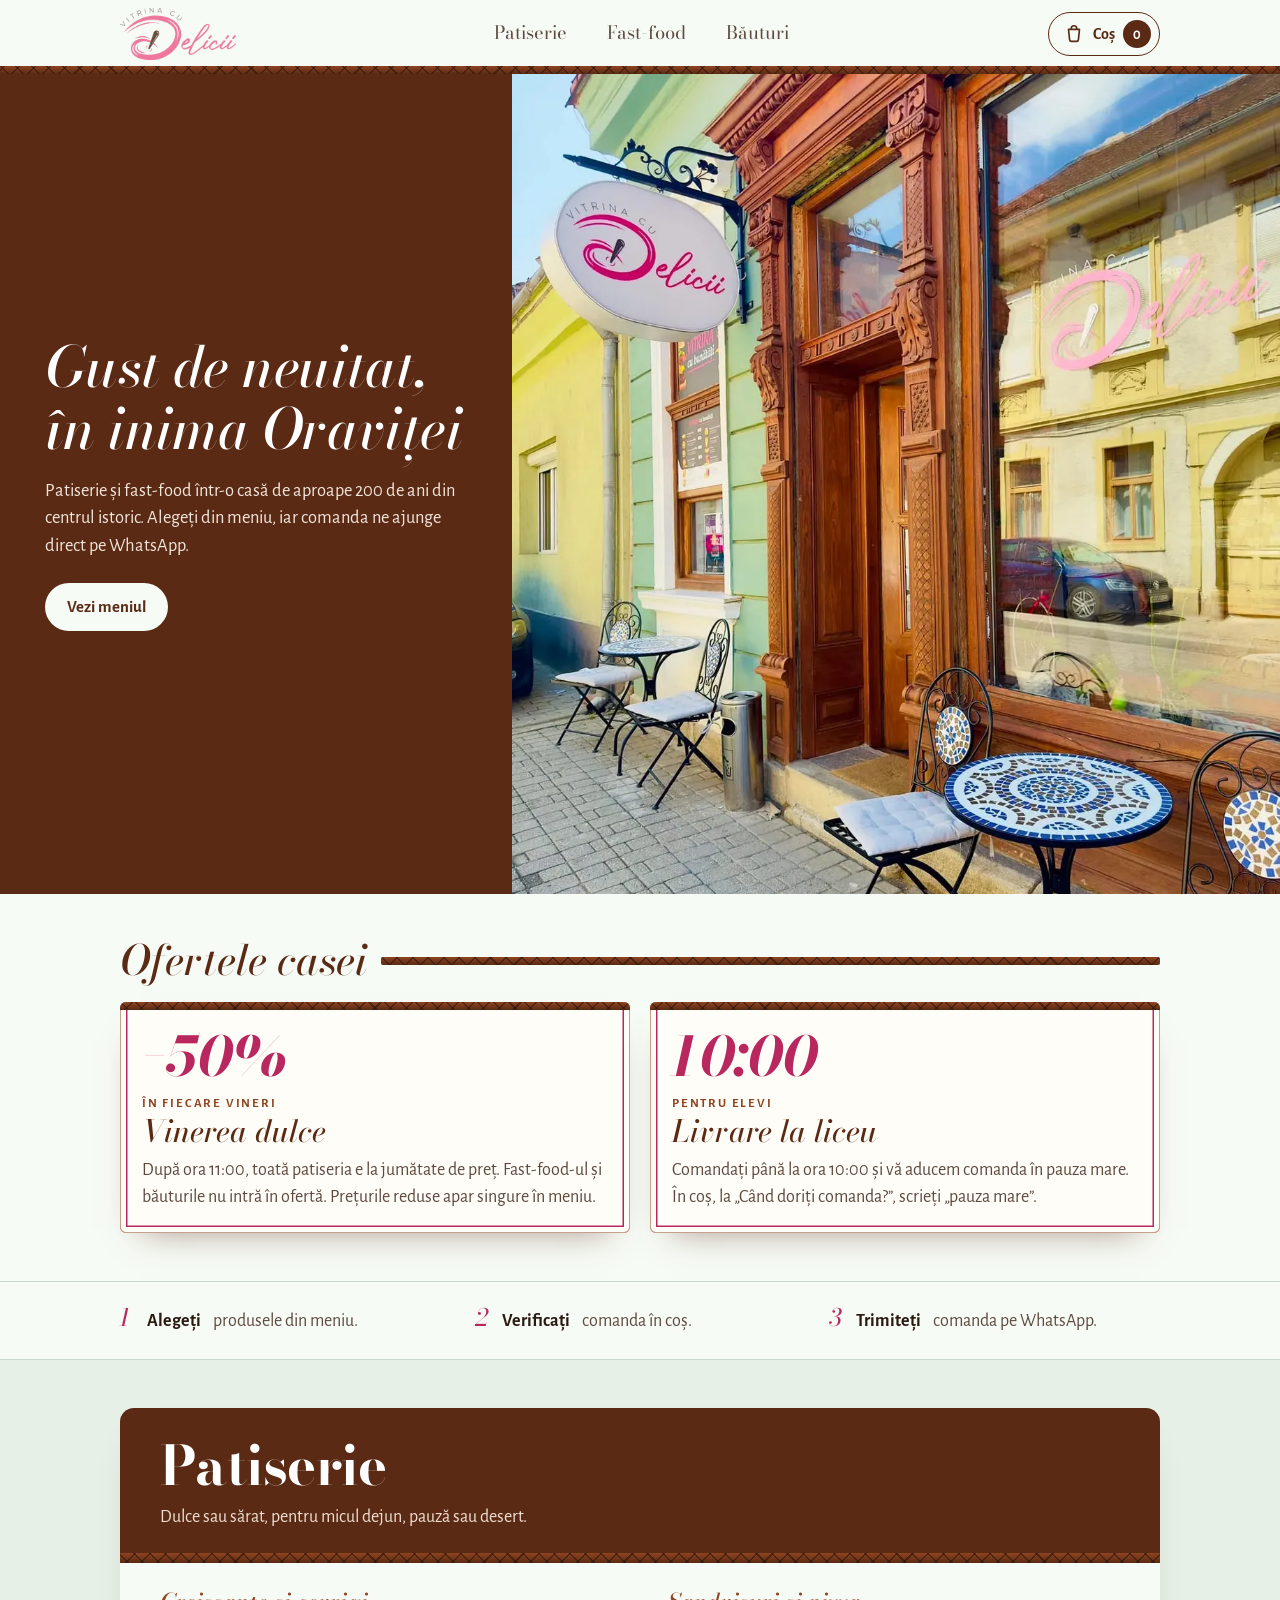
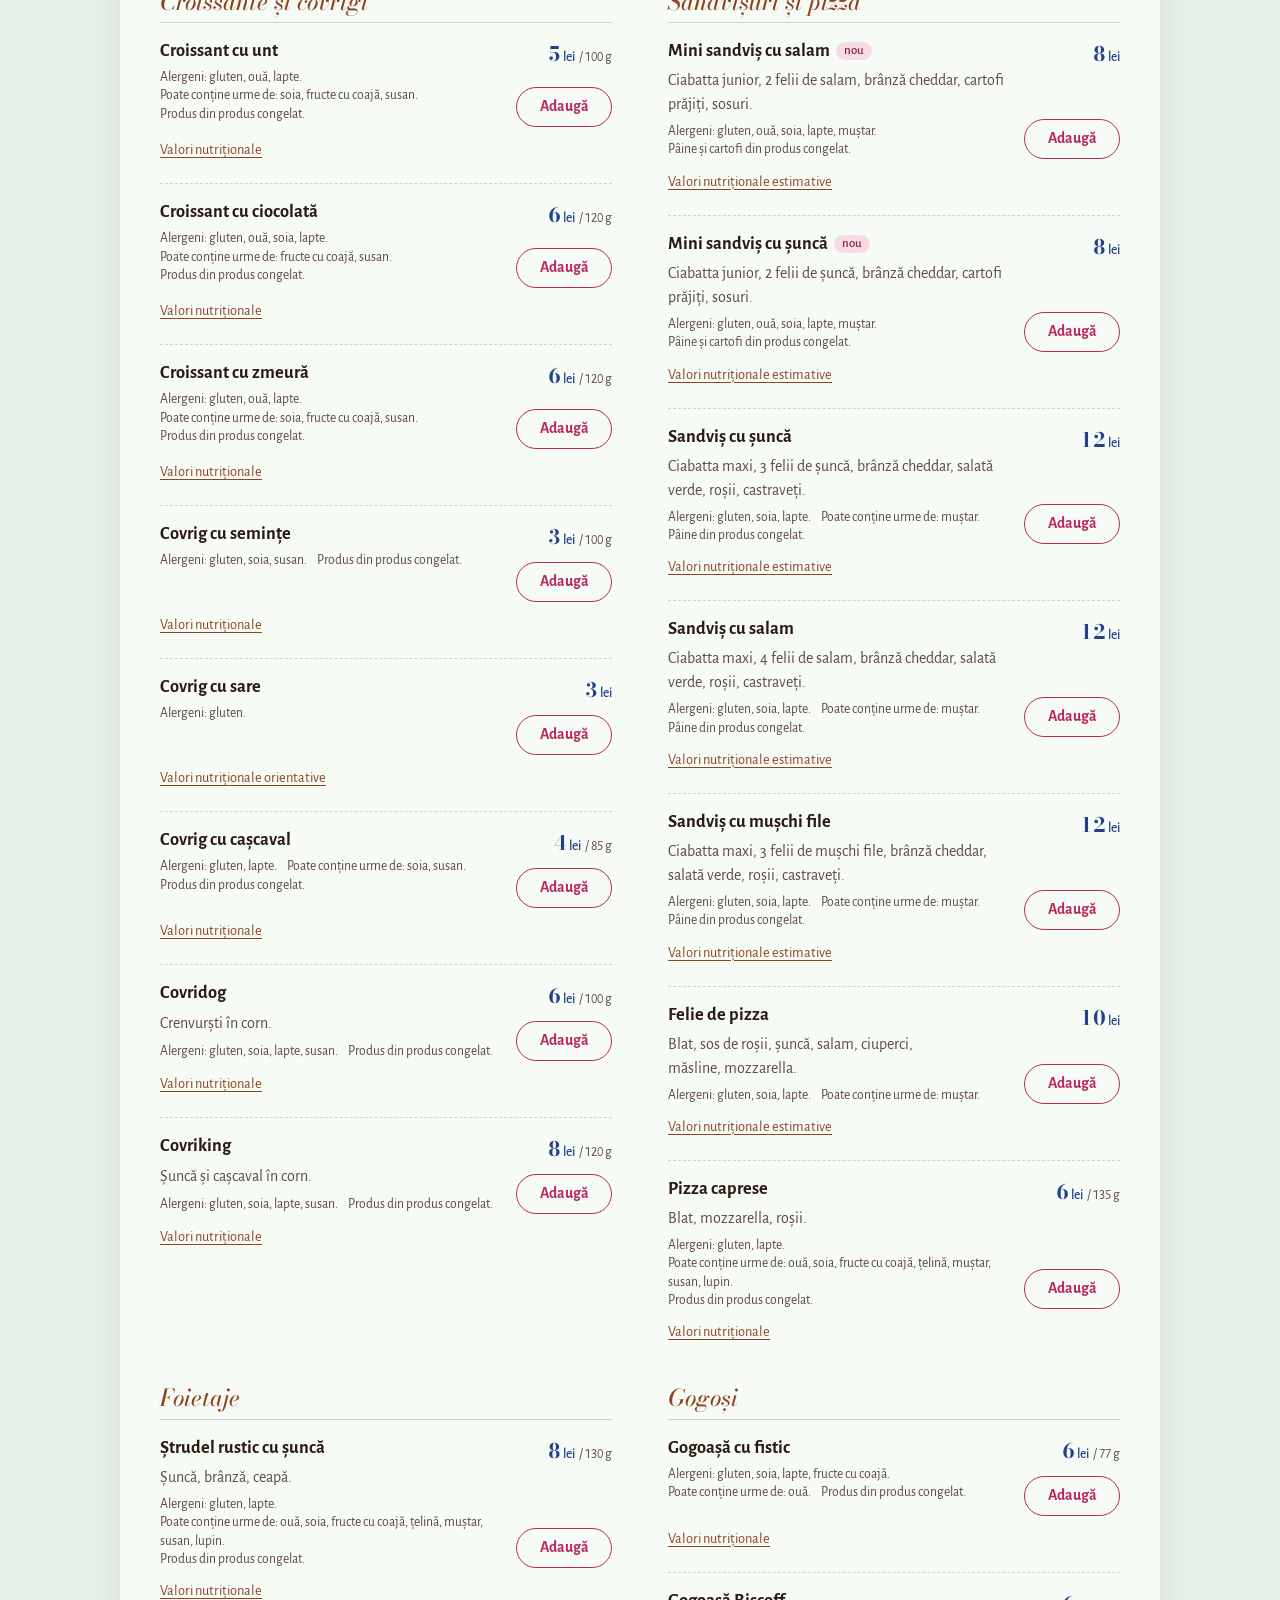
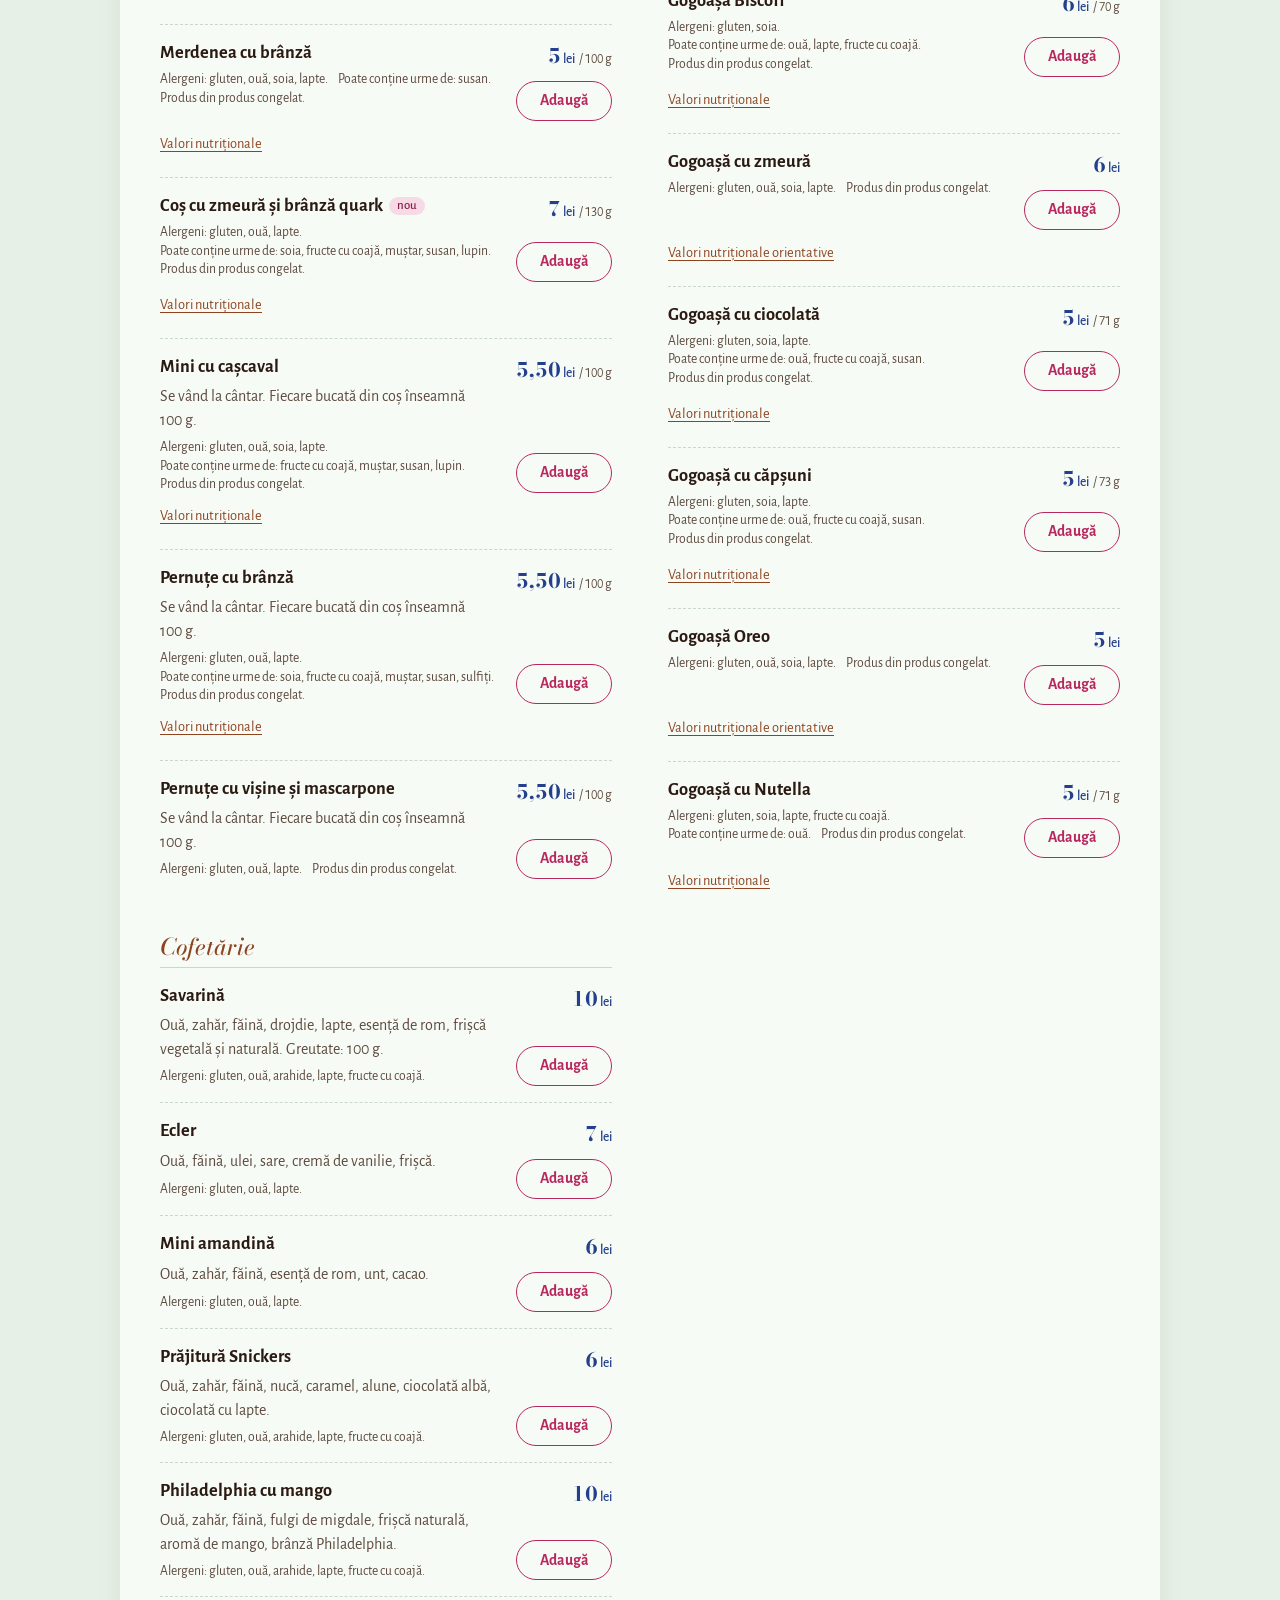
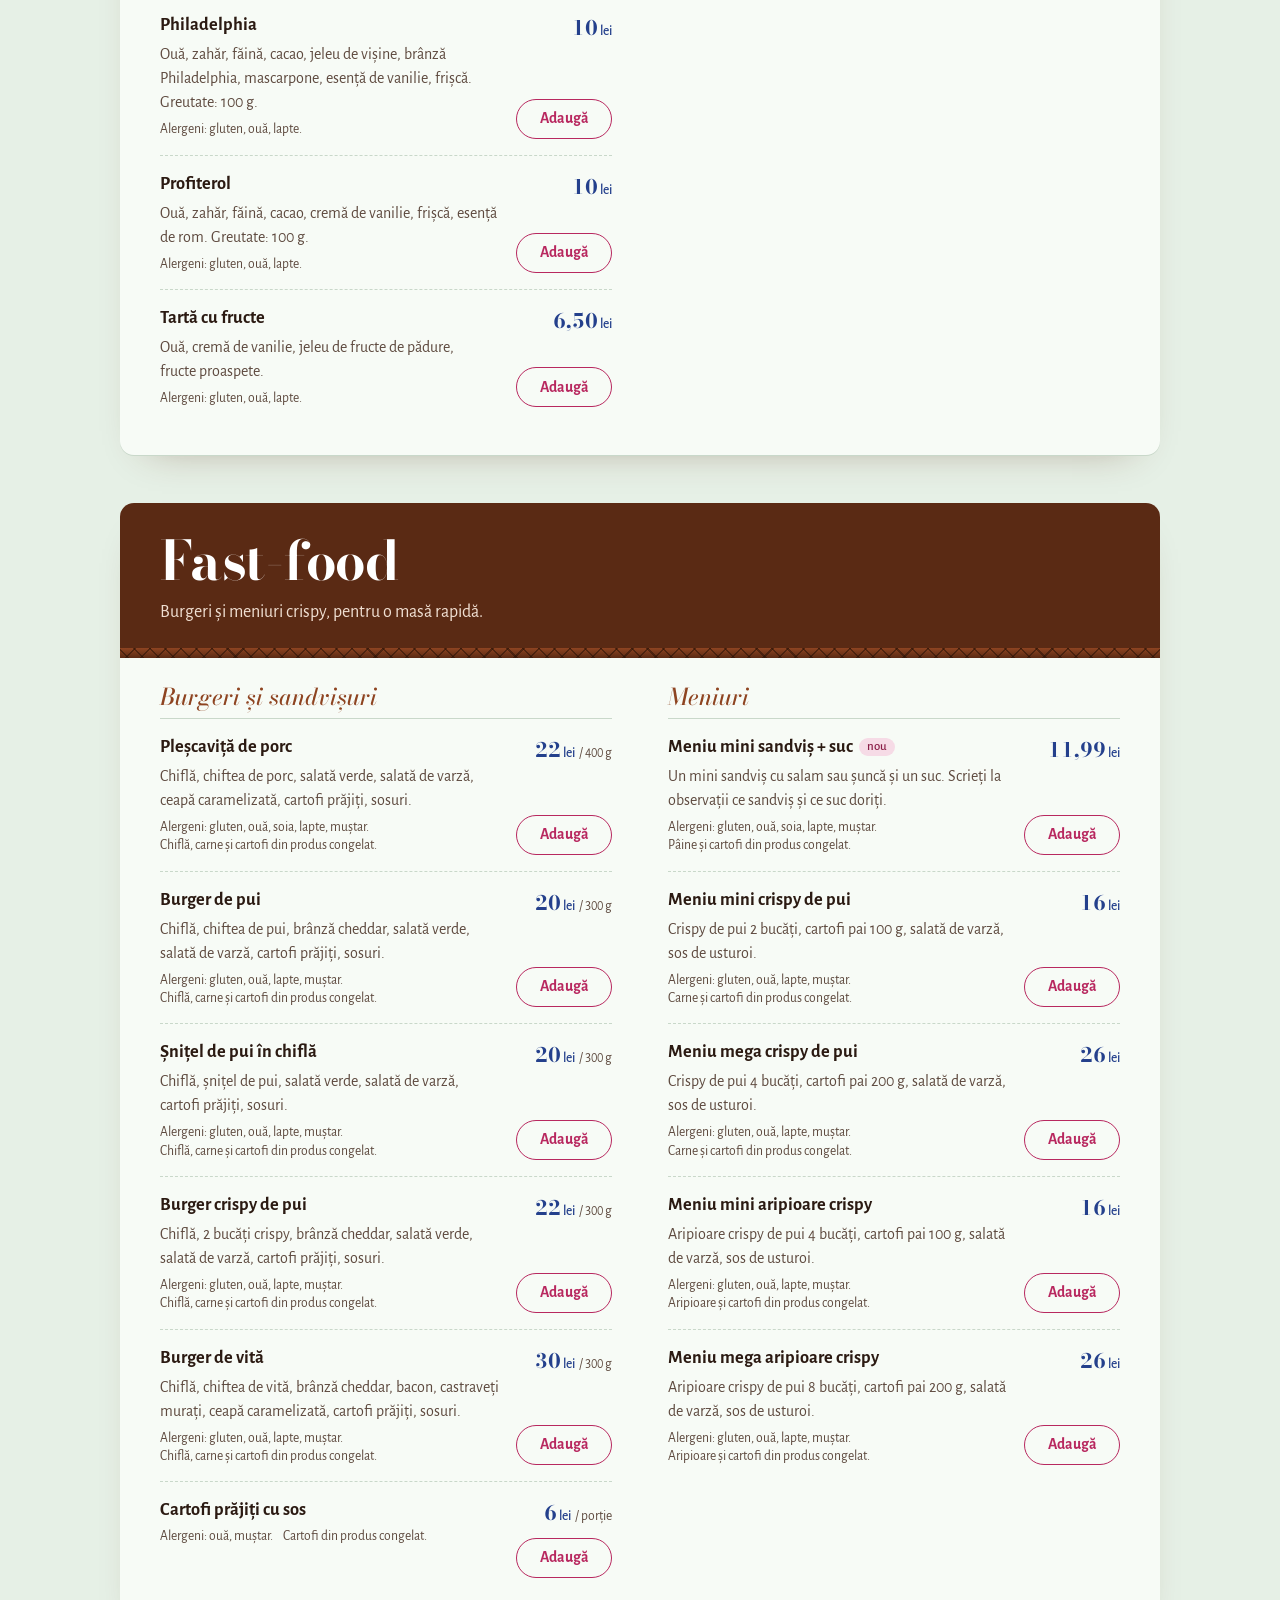
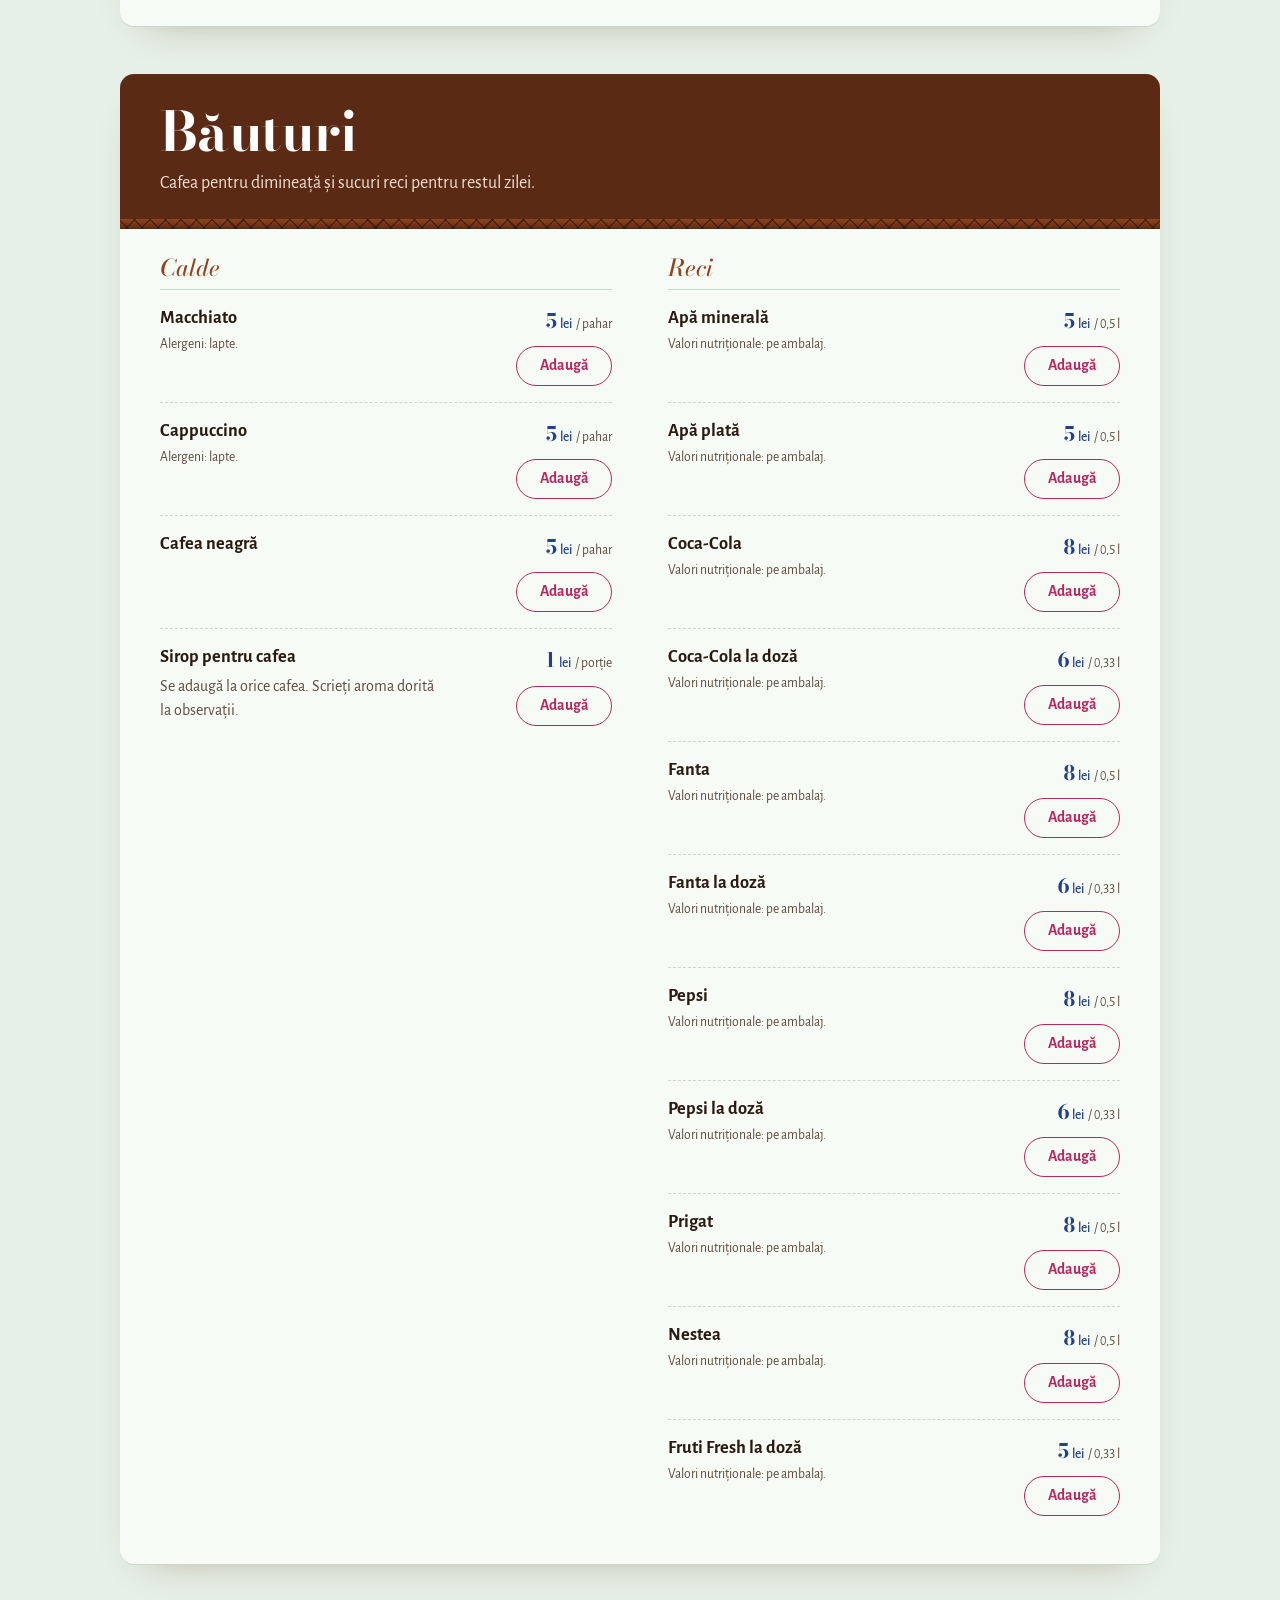
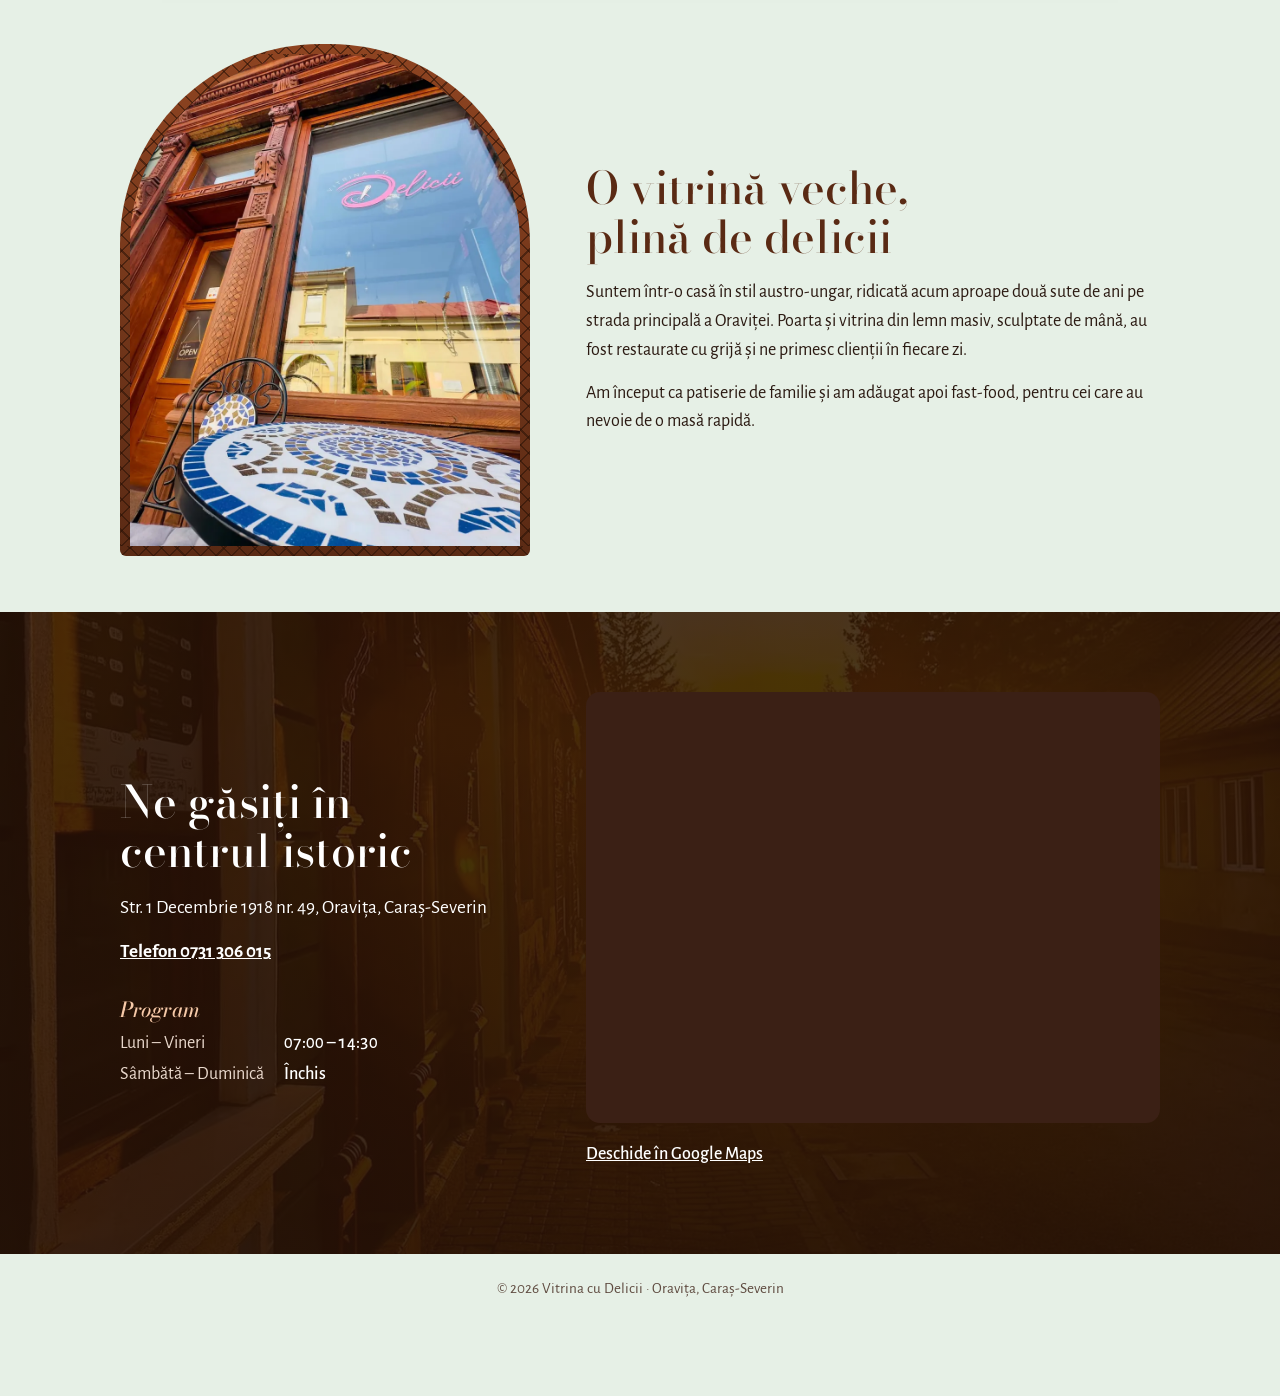
==== commit 302673cc: "Remove the allergens section under the menus Each item still lists its allergens and traces.  Co-Aut" ====
--- a/index.html
+++ b/index.html
@@ -129,14 +129,6 @@
 
     <div id="meniu" class="menus" data-menus></div>
 
-    <section class="allergens" aria-labelledby="allergens-title">
-      <div class="allergens__inner">
-        <h2 id="allergens-title">Alergeni</h2>
-        <p>La fiecare produs sunt trecuți alergenii din lista celor 14 alergeni obligatorii: gluten, crustacee, ouă, pește, arahide, soia, lapte, fructe cu coajă, țelină, muștar, susan, dioxid de sulf și sulfiți, lupin, moluște.</p>
-        <p>Produsele pot conține urme de alți alergeni. Pentru detalii despre alergeni și posibile urme, vă rugăm să întrebați personalul.</p>
-      </div>
-    </section>
-
     <section class="story" aria-labelledby="story-title">
       <picture class="story__photo">
         <source srcset="assets/img/vitrina-1.webp" type="image/webp">
--- a/css/styles.css
+++ b/css/styles.css
@@ -679,22 +679,6 @@
   .story__photo { max-width: 420px; }
 }
 
-/* ---------- Alergeni ---------- */
-
-.allergens__inner {
-  max-width: 1120px;
-  margin: 0 auto;
-  padding: 8px var(--gutter) 40px;
-  color: var(--ink-soft);
-}
-.allergens h2 {
-  font-size: 1.6rem;
-  font-style: italic;
-  color: var(--walnut);
-  margin-bottom: 8px;
-}
-.allergens p { max-width: 46em; margin: 0 0 6px; }
-
 /* ---------- Locație ---------- */
 
 .visit {
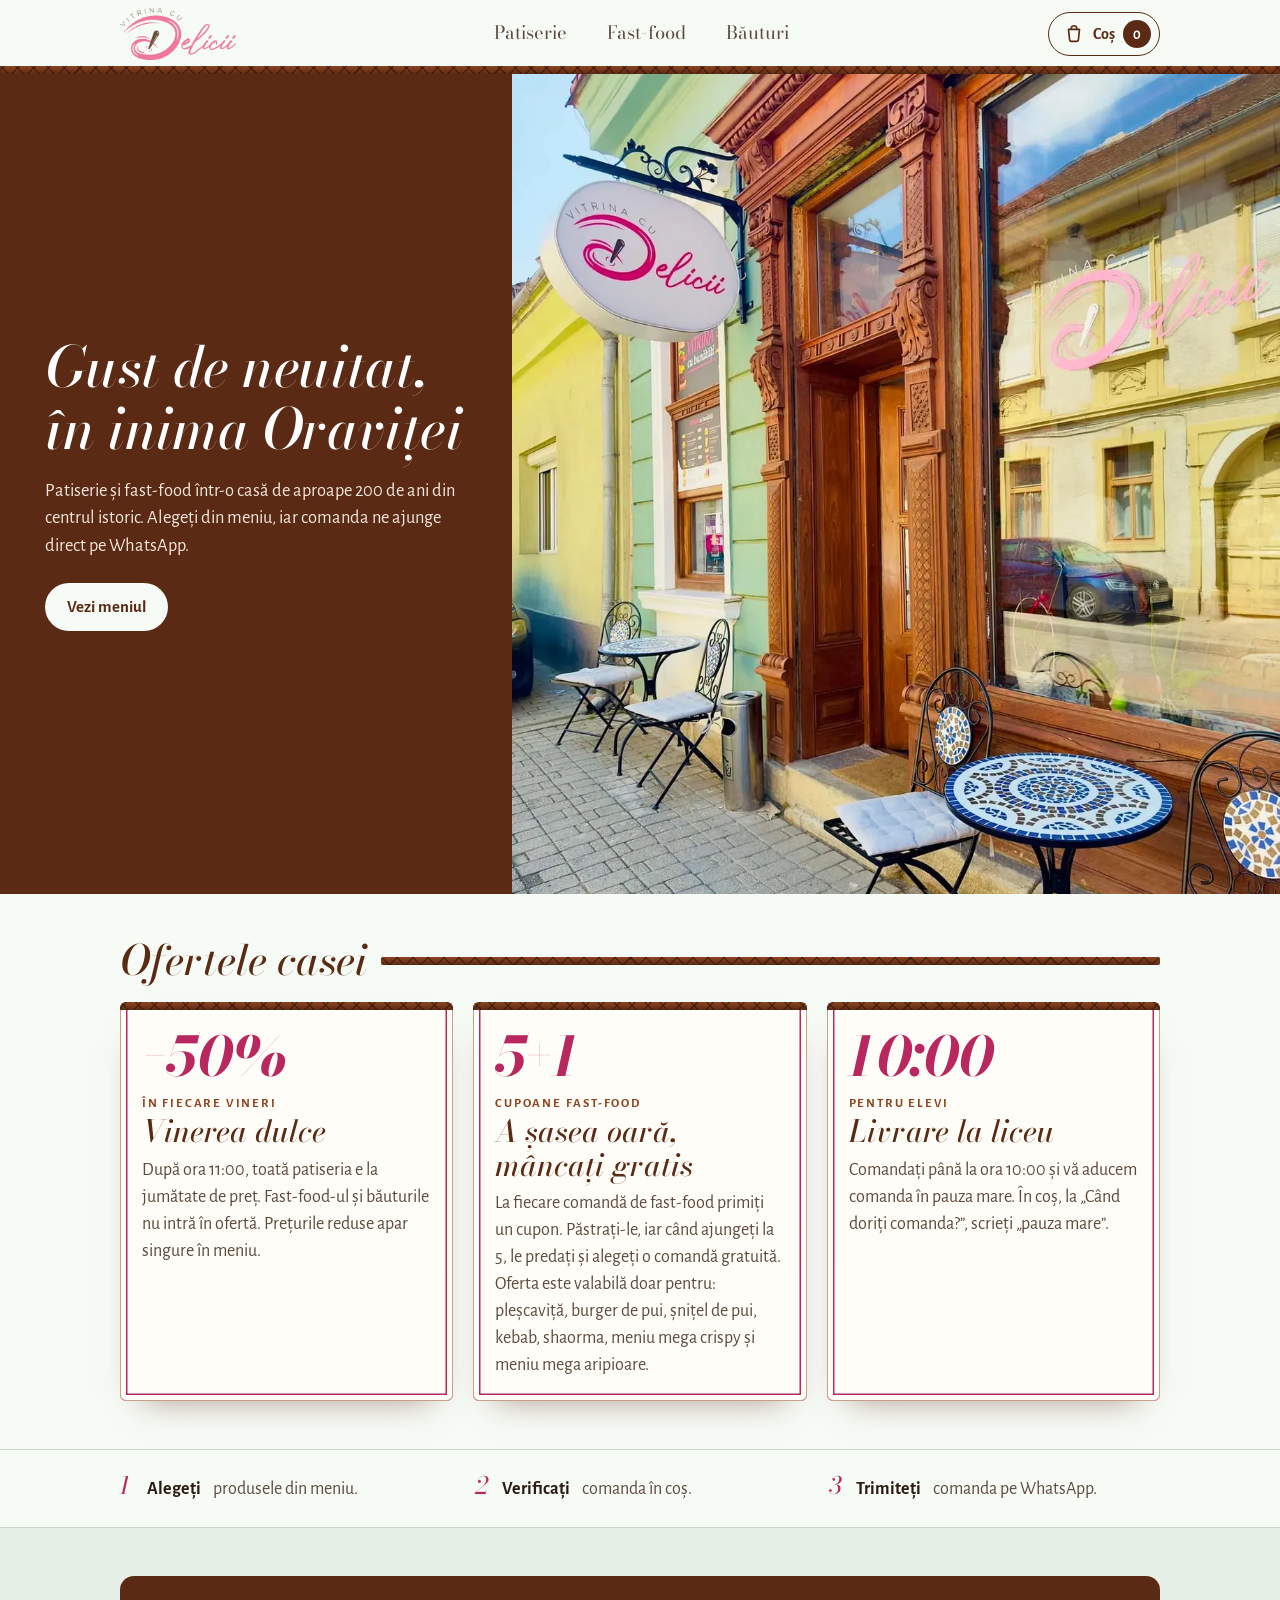
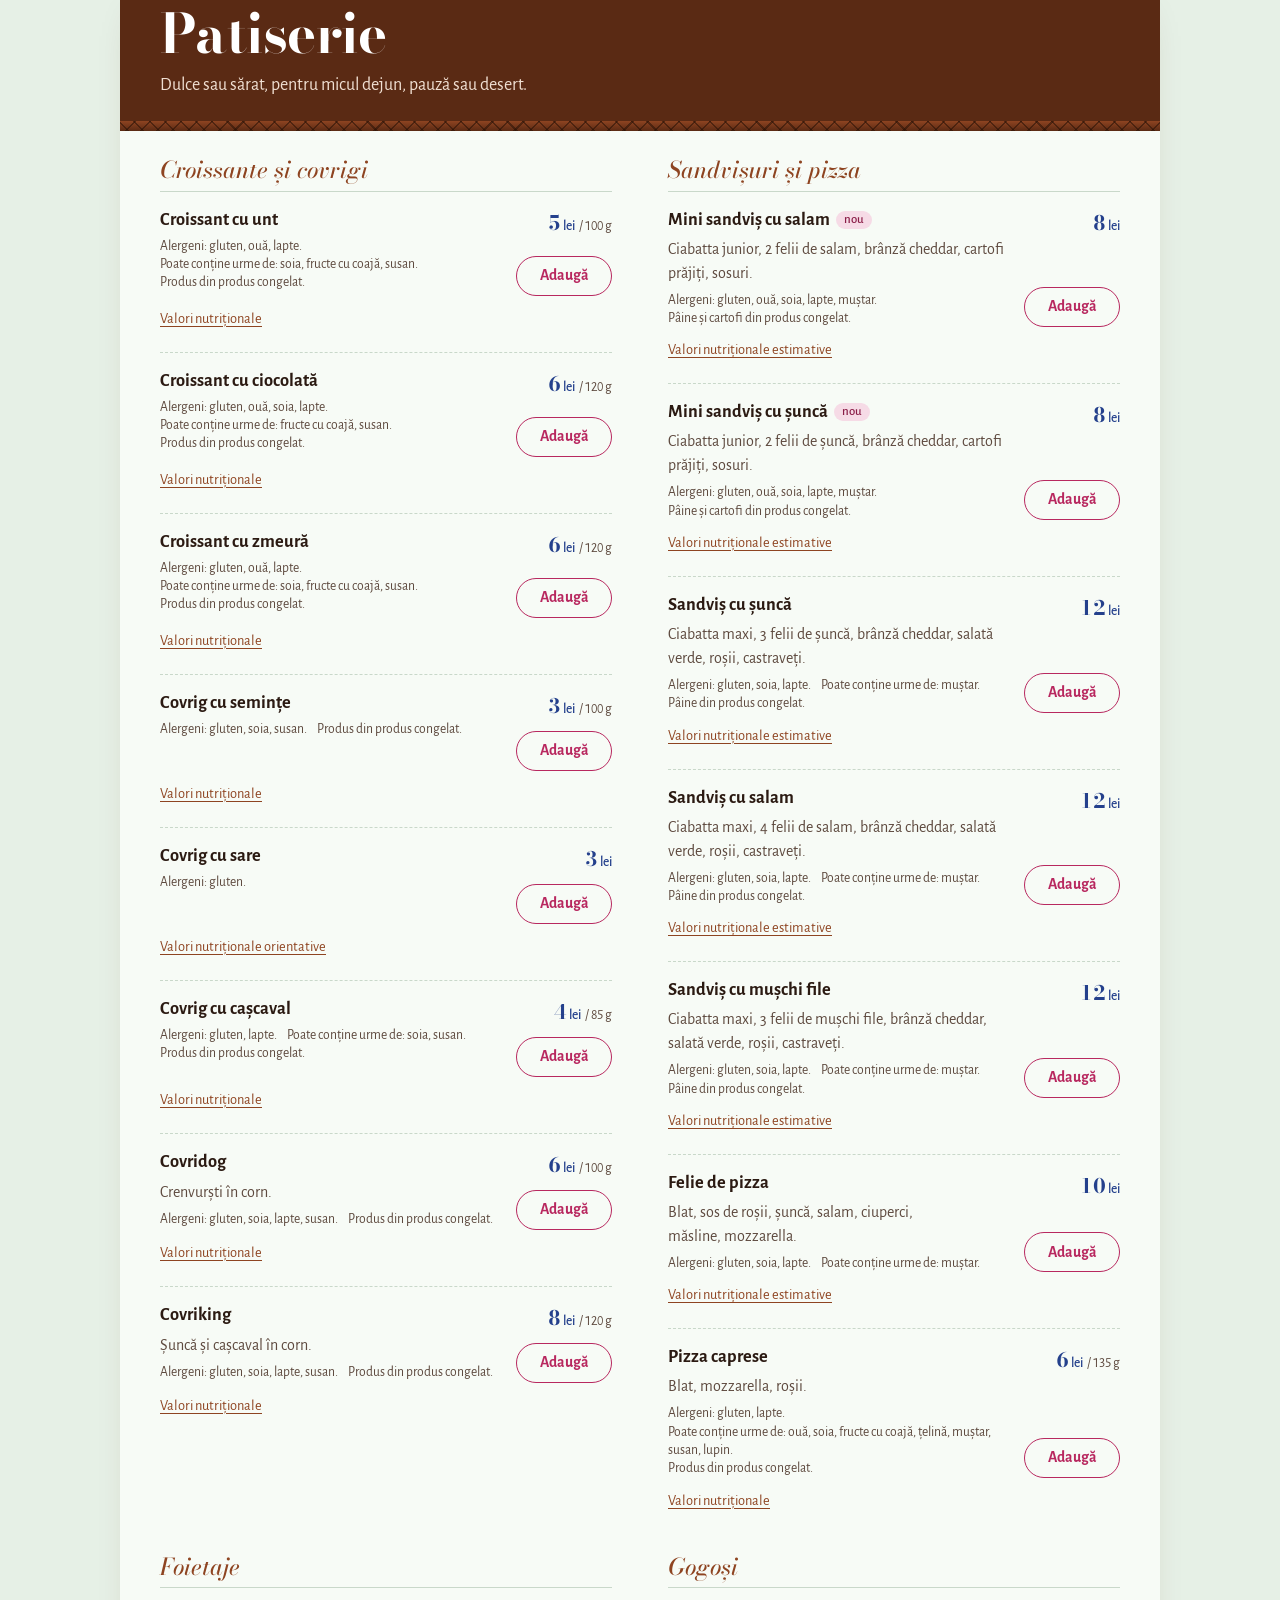
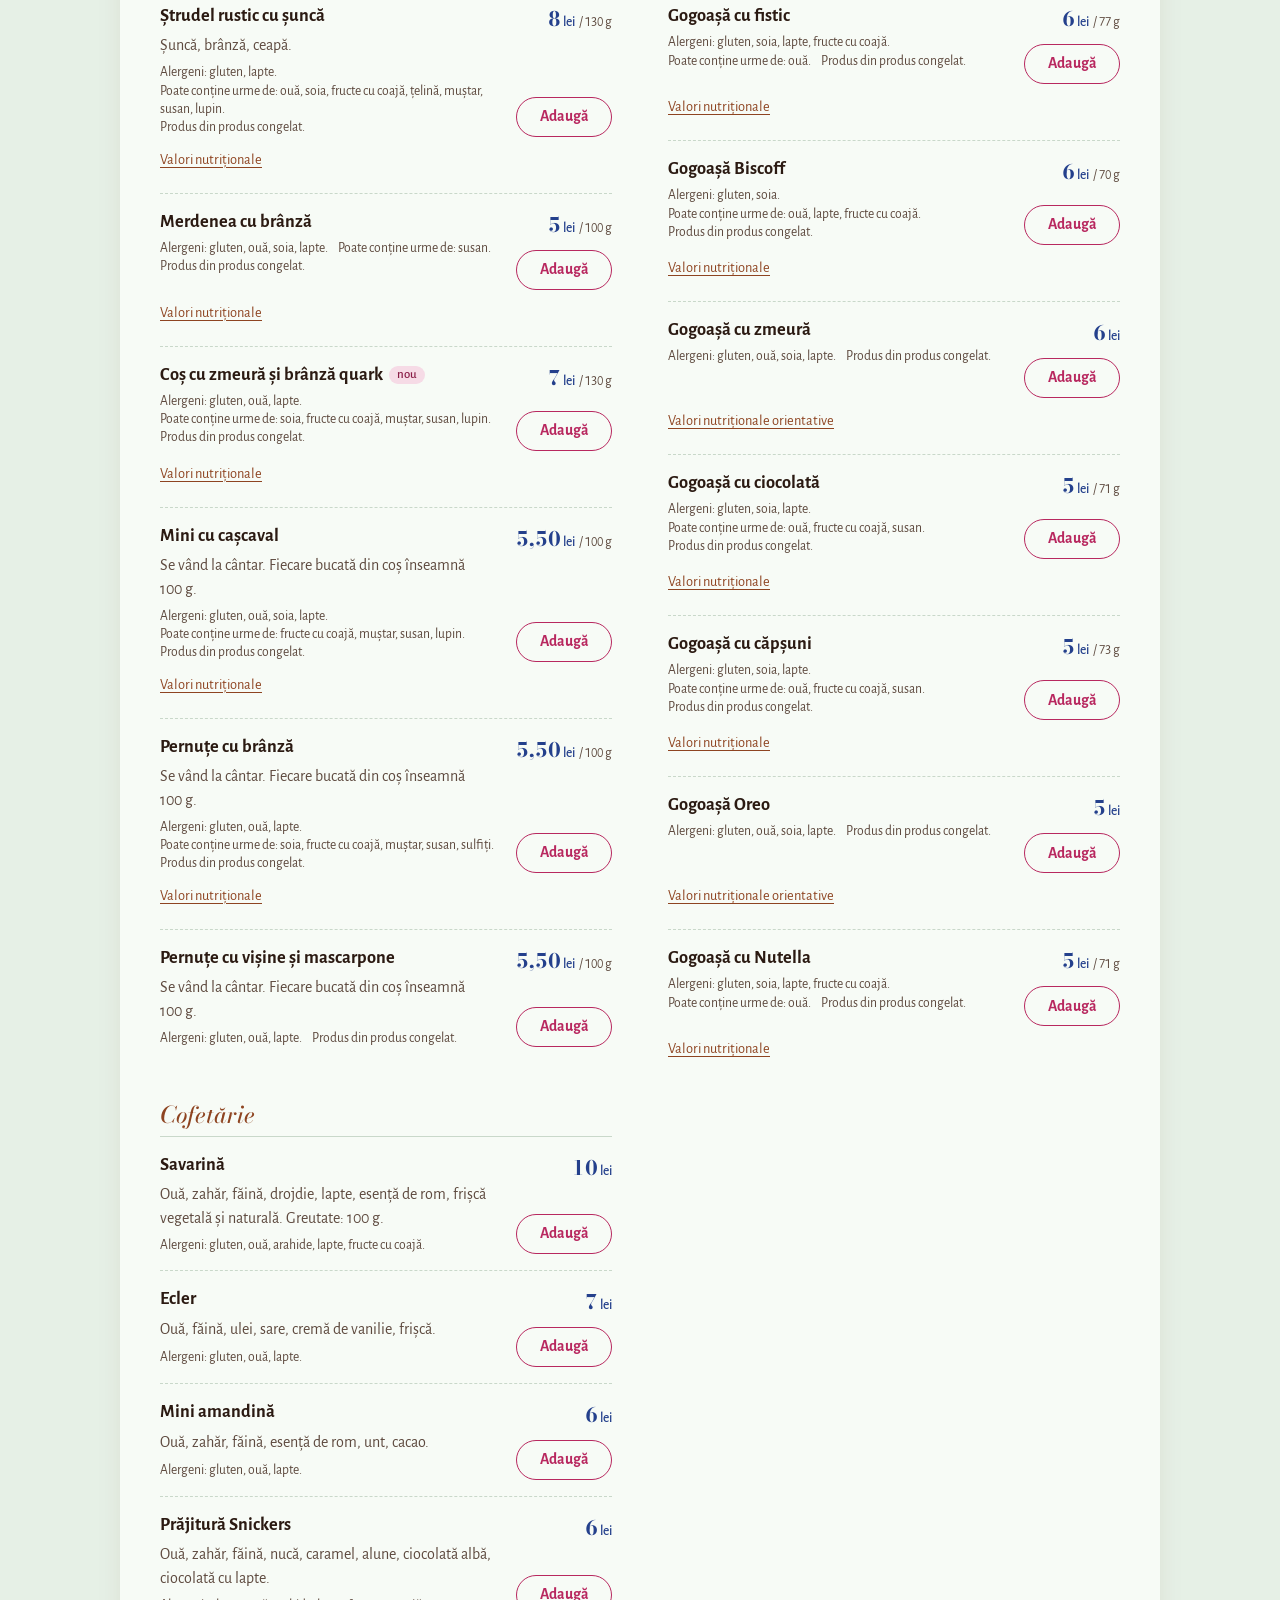
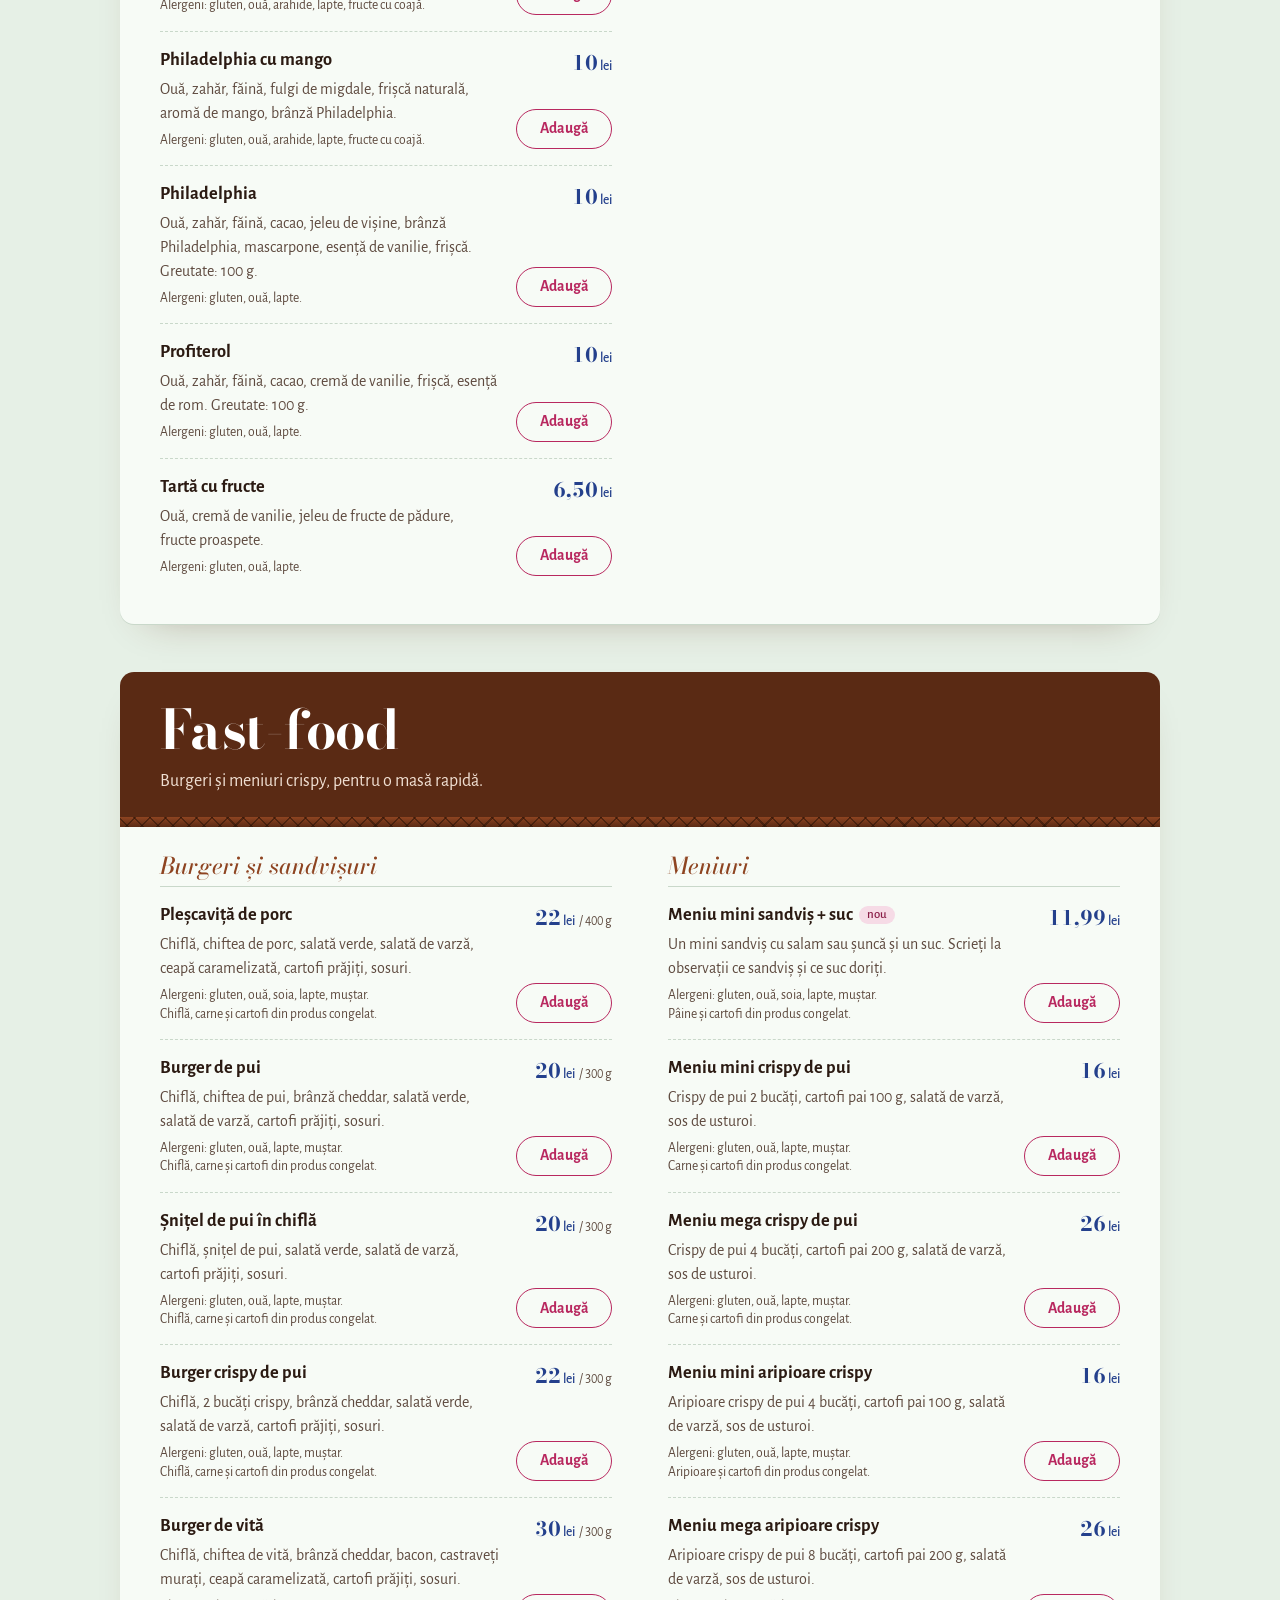
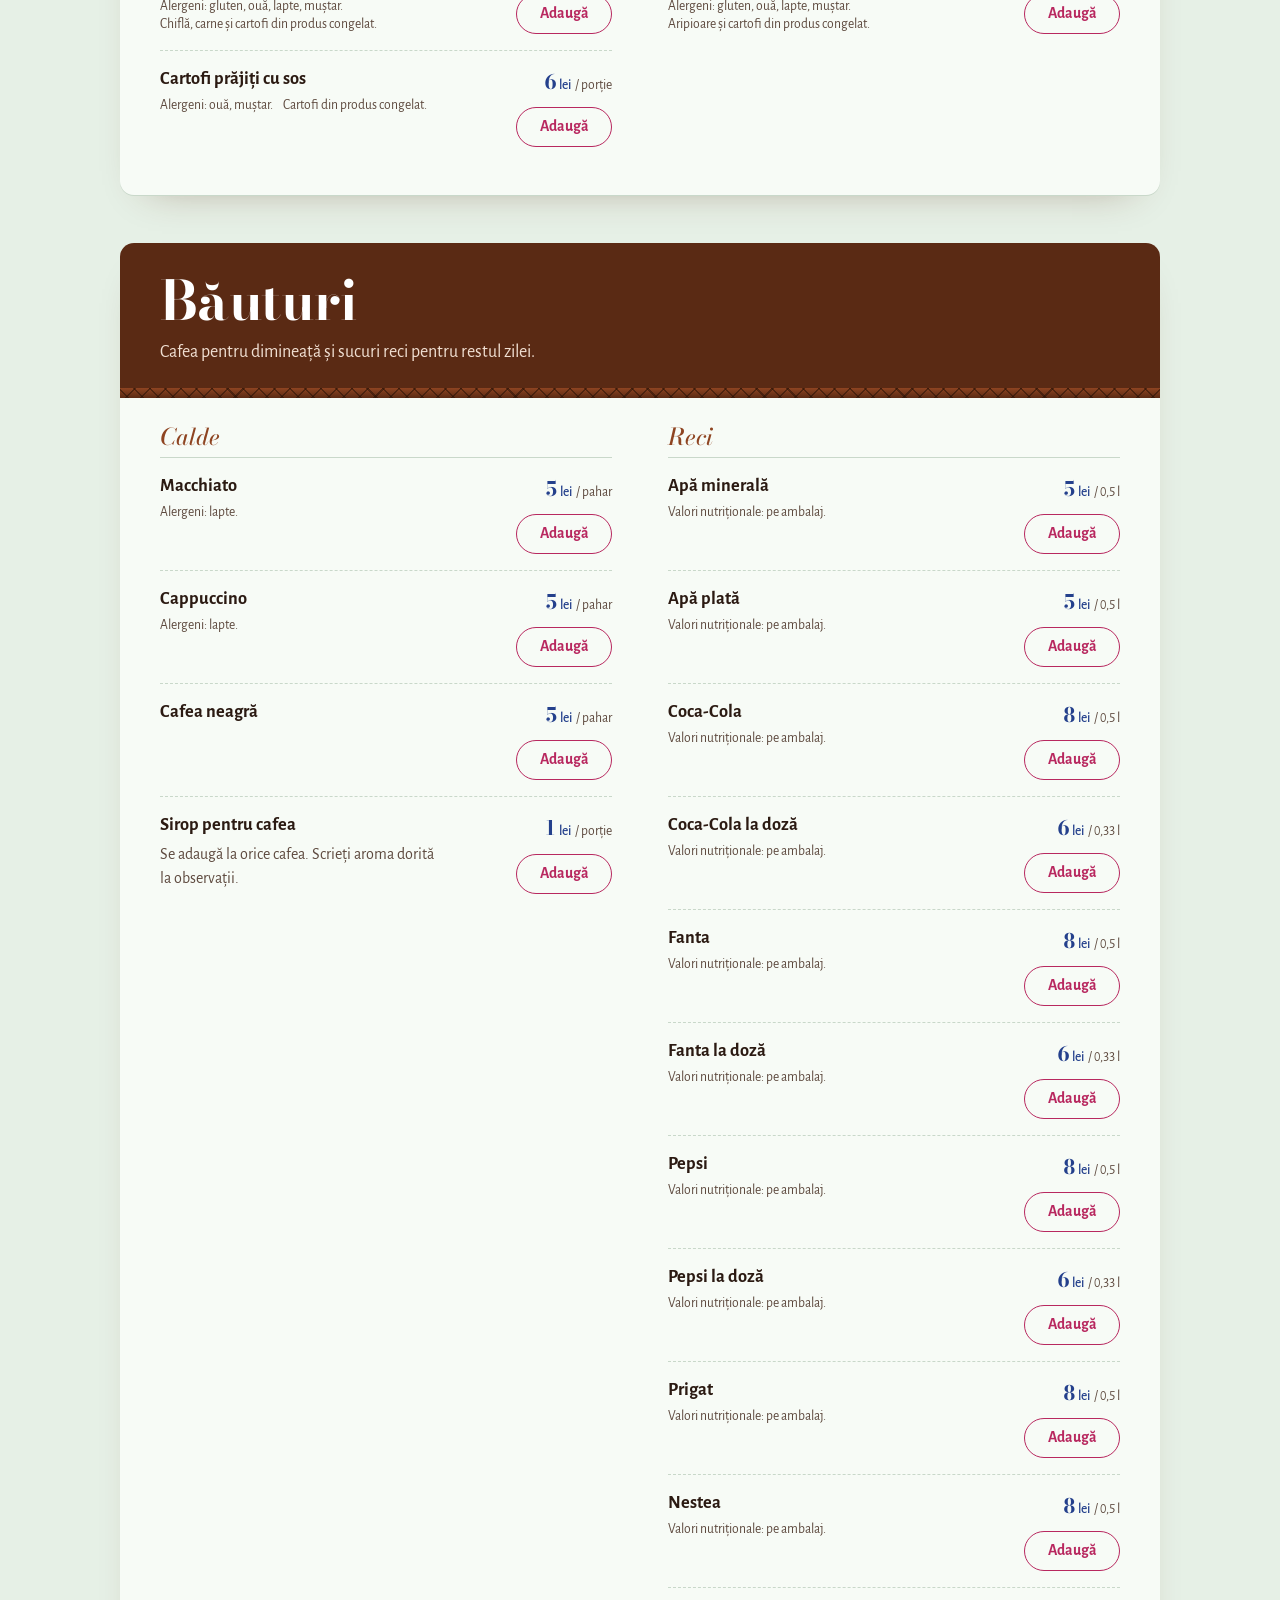
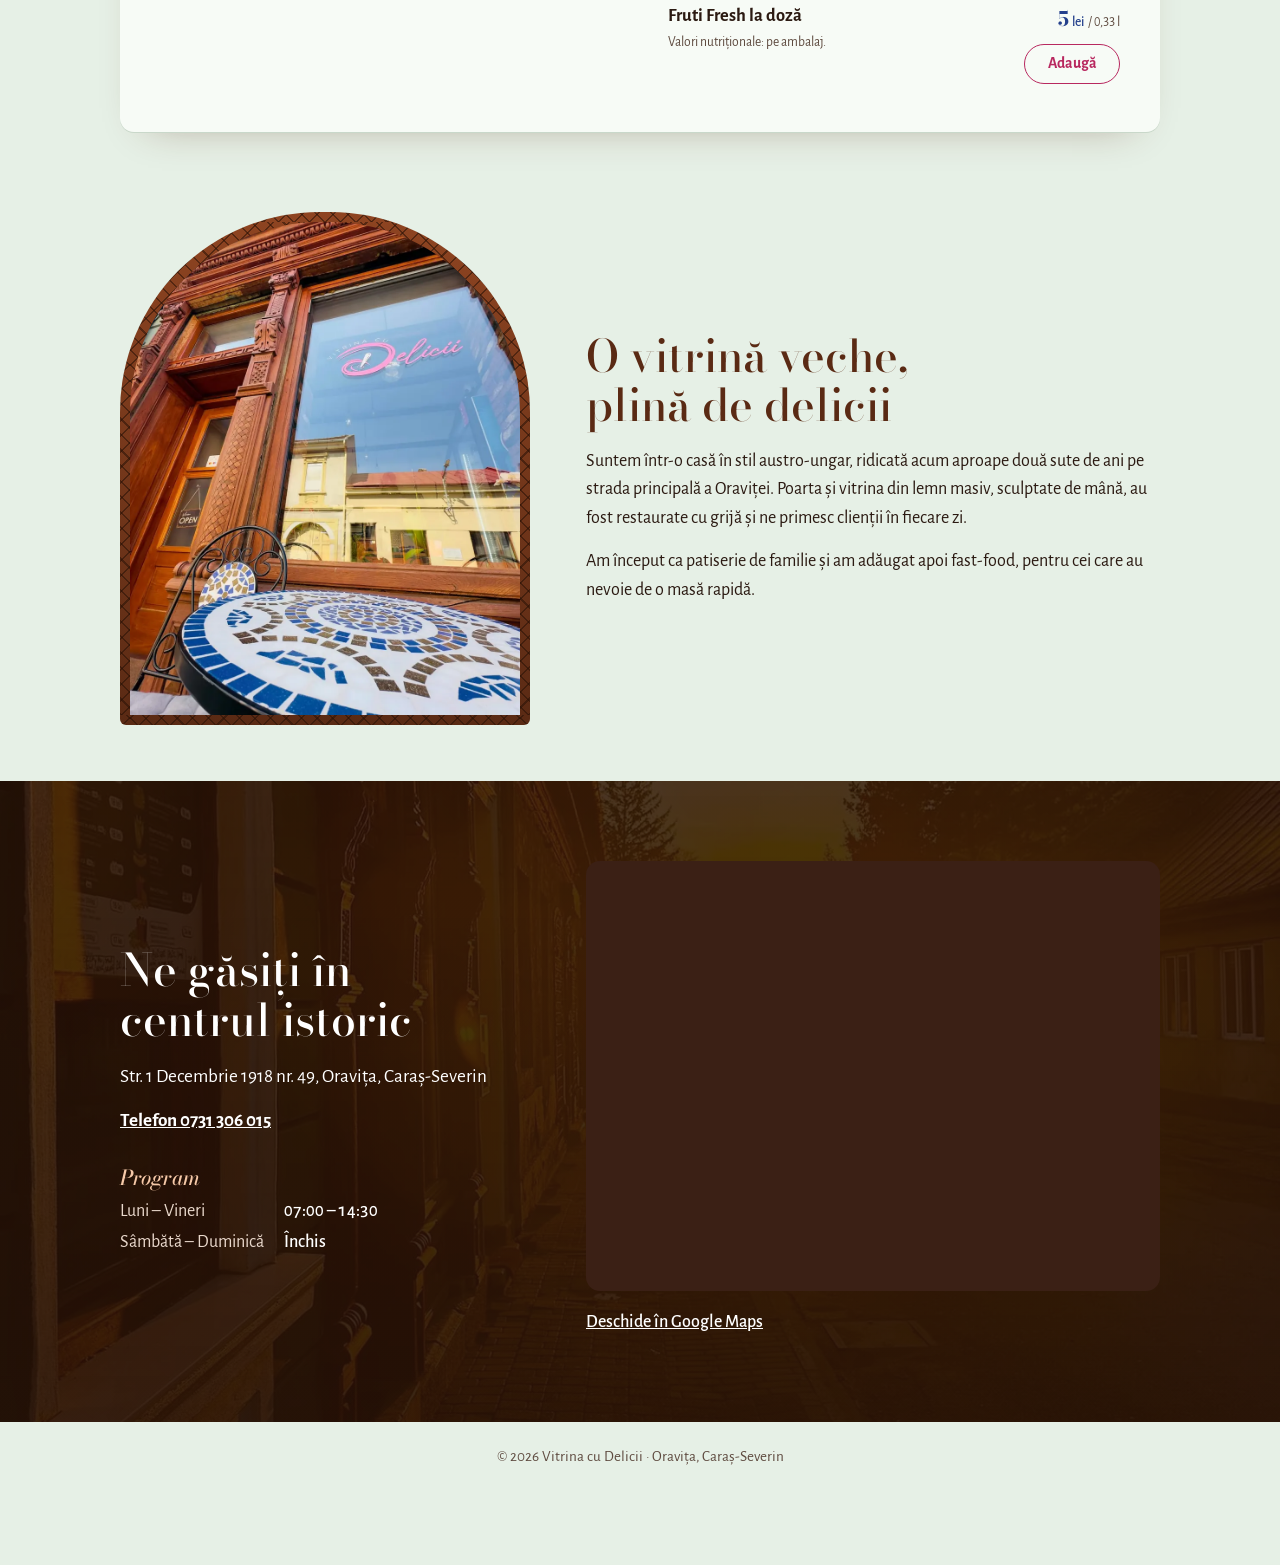
==== commit 629ec24a: "Add the fast-food coupon offer to the offers section Collect 5 paper coupons, one per fast-food orde" ====
--- a/index.html
+++ b/index.html
@@ -107,6 +107,14 @@
             </div>
           </article>
           <article class="offer">
+            <p class="offer__figure" aria-hidden="true">5+1</p>
+            <div>
+              <p class="offer__kicker">Cupoane fast-food</p>
+              <h3>A șasea oară, mâncați gratis</h3>
+              <p>La fiecare comandă de fast-food primiți un cupon. Păstrați-le, iar când ajungeți la 5, le predați și alegeți o comandă gratuită. Oferta este valabilă doar pentru: pleșcaviță, burger de pui, șnițel de pui, kebab, shaorma, meniu mega crispy și meniu mega aripioare.</p>
+            </div>
+          </article>
+          <article class="offer">
             <p class="offer__figure" aria-hidden="true">10:00</p>
             <div>
               <p class="offer__kicker">Pentru elevi</p>
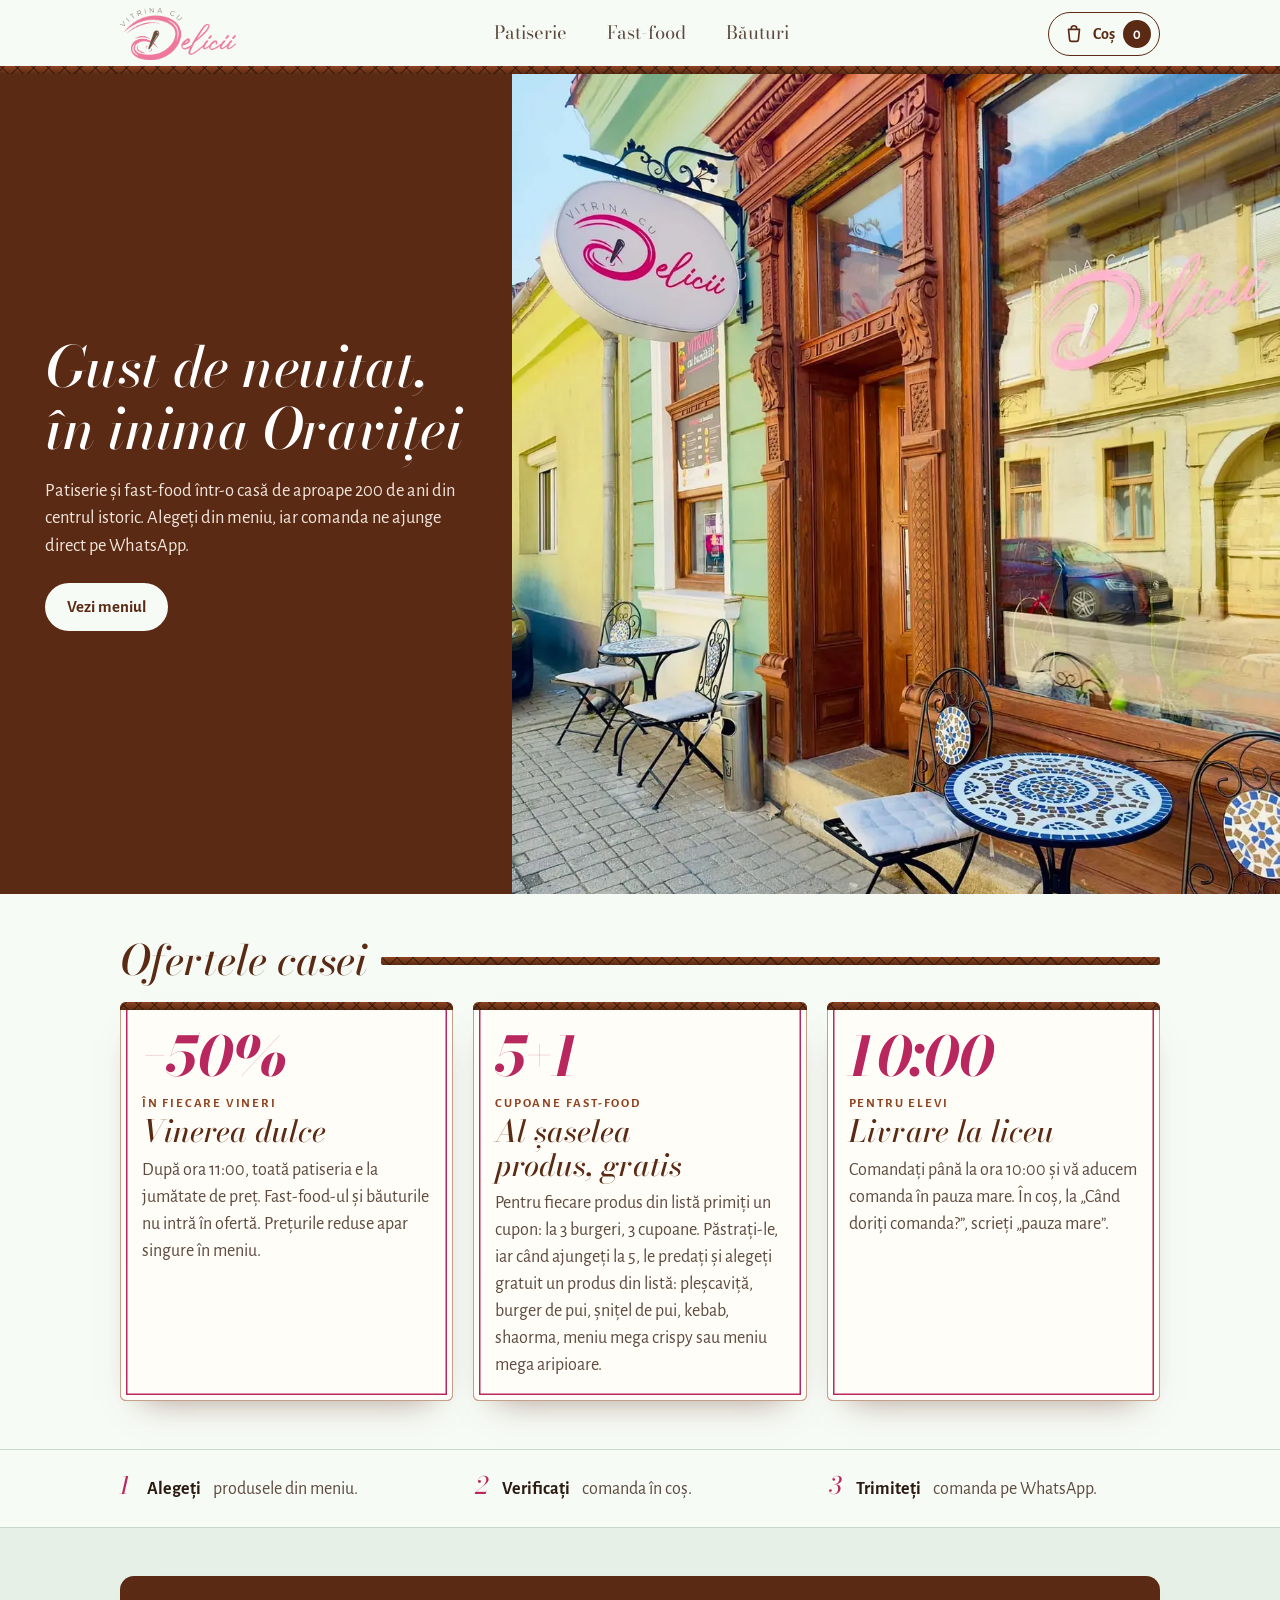
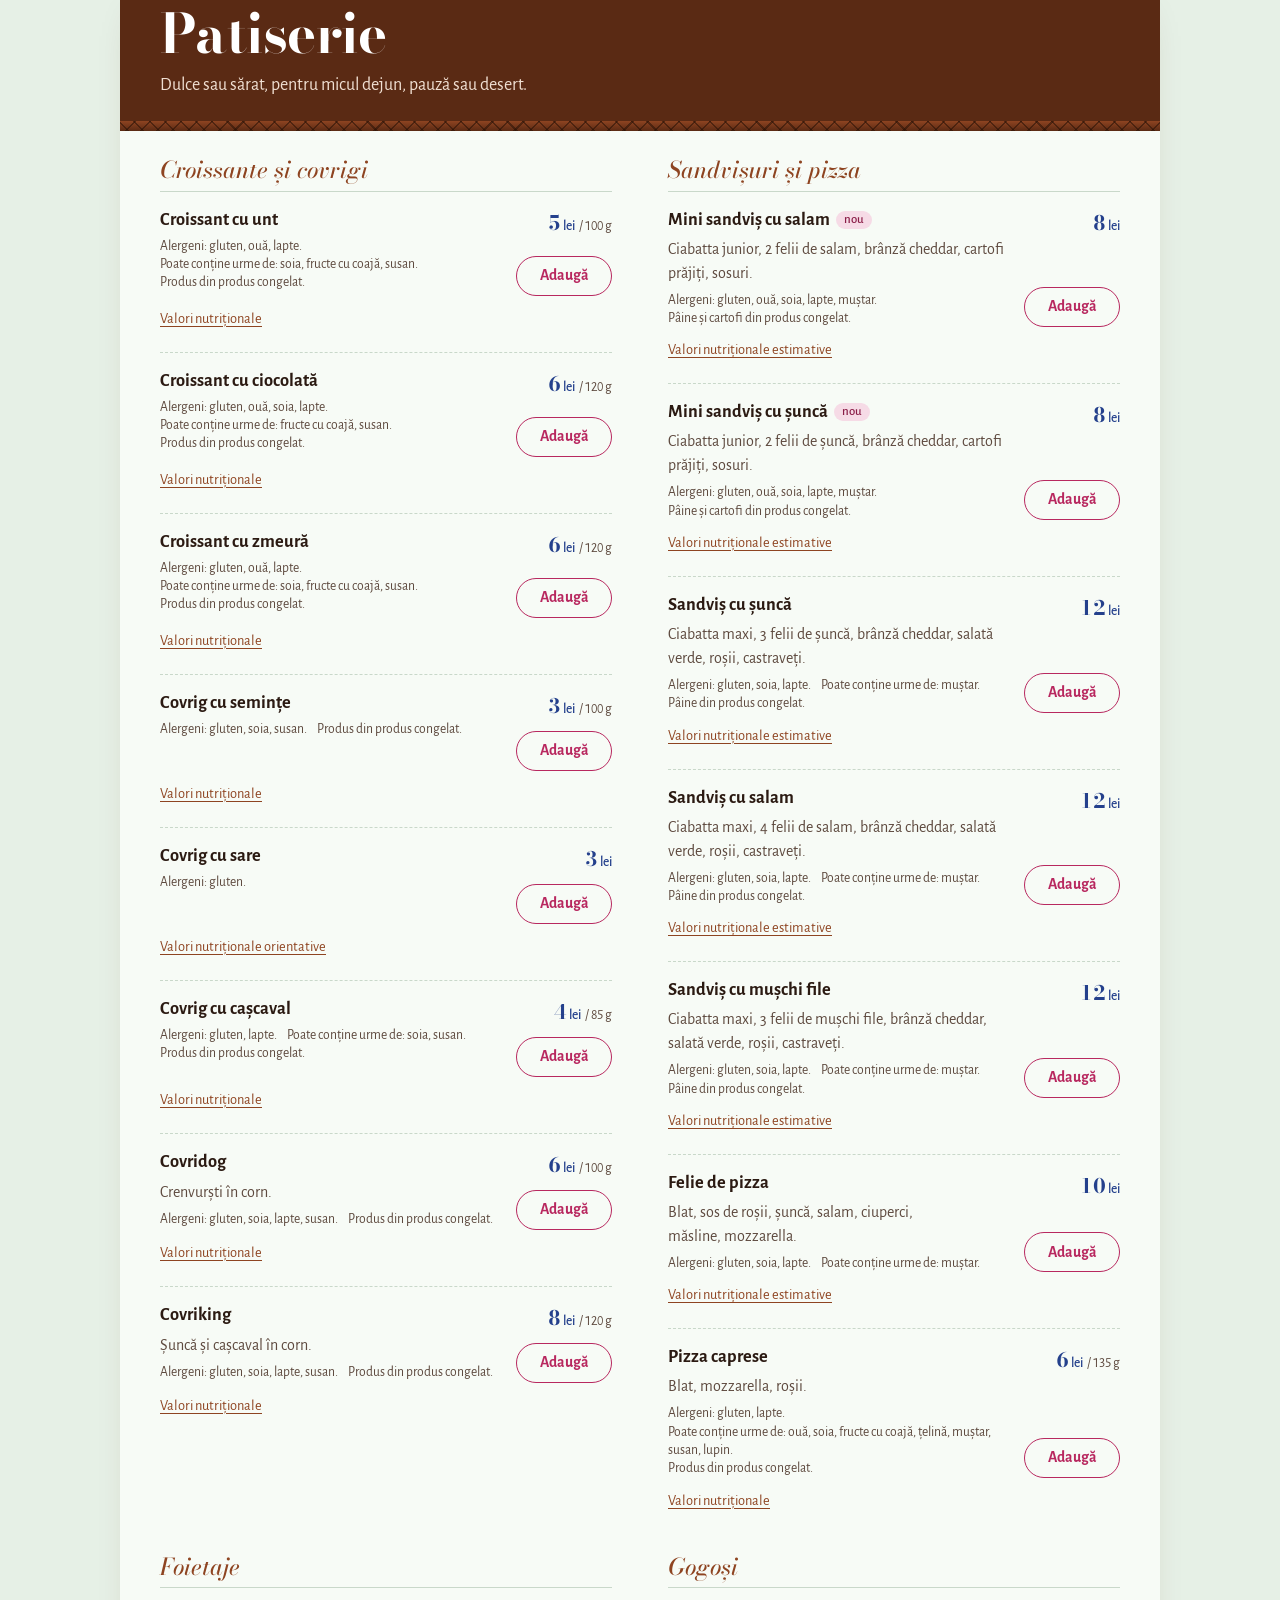
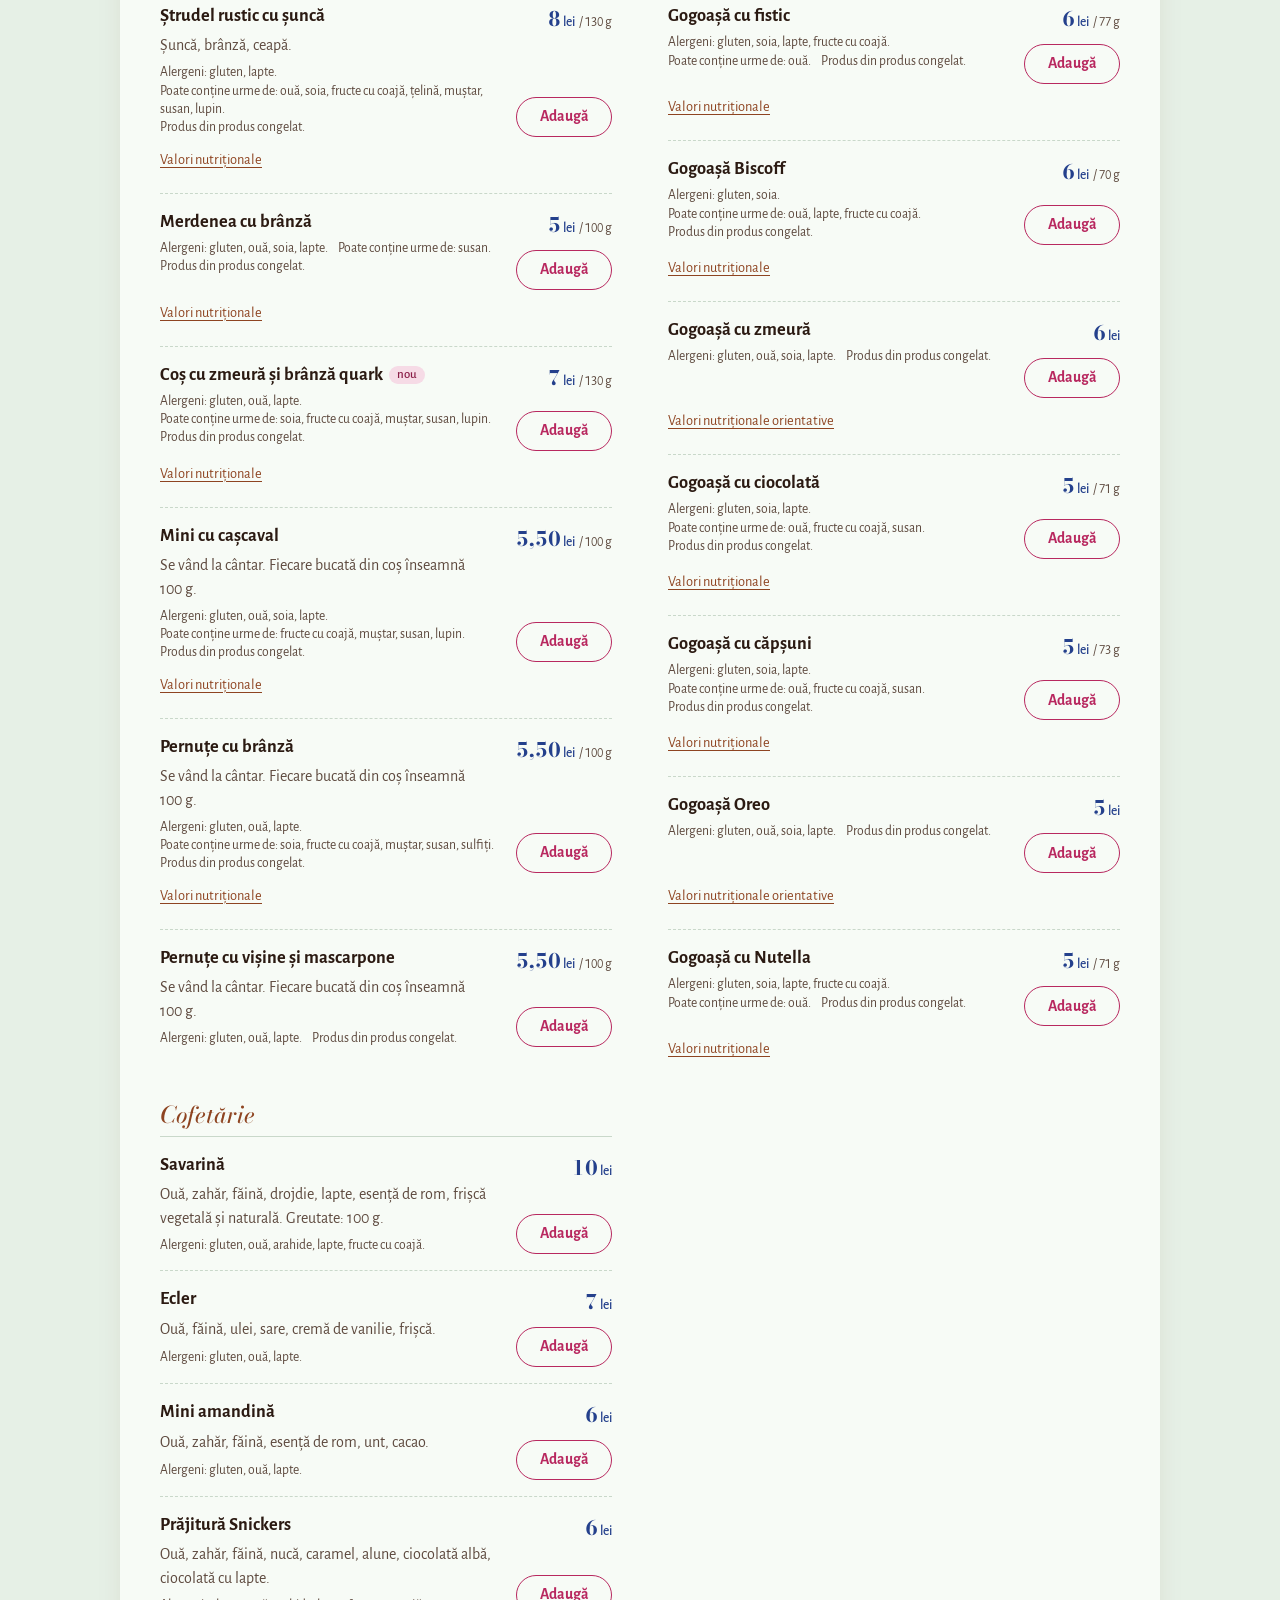
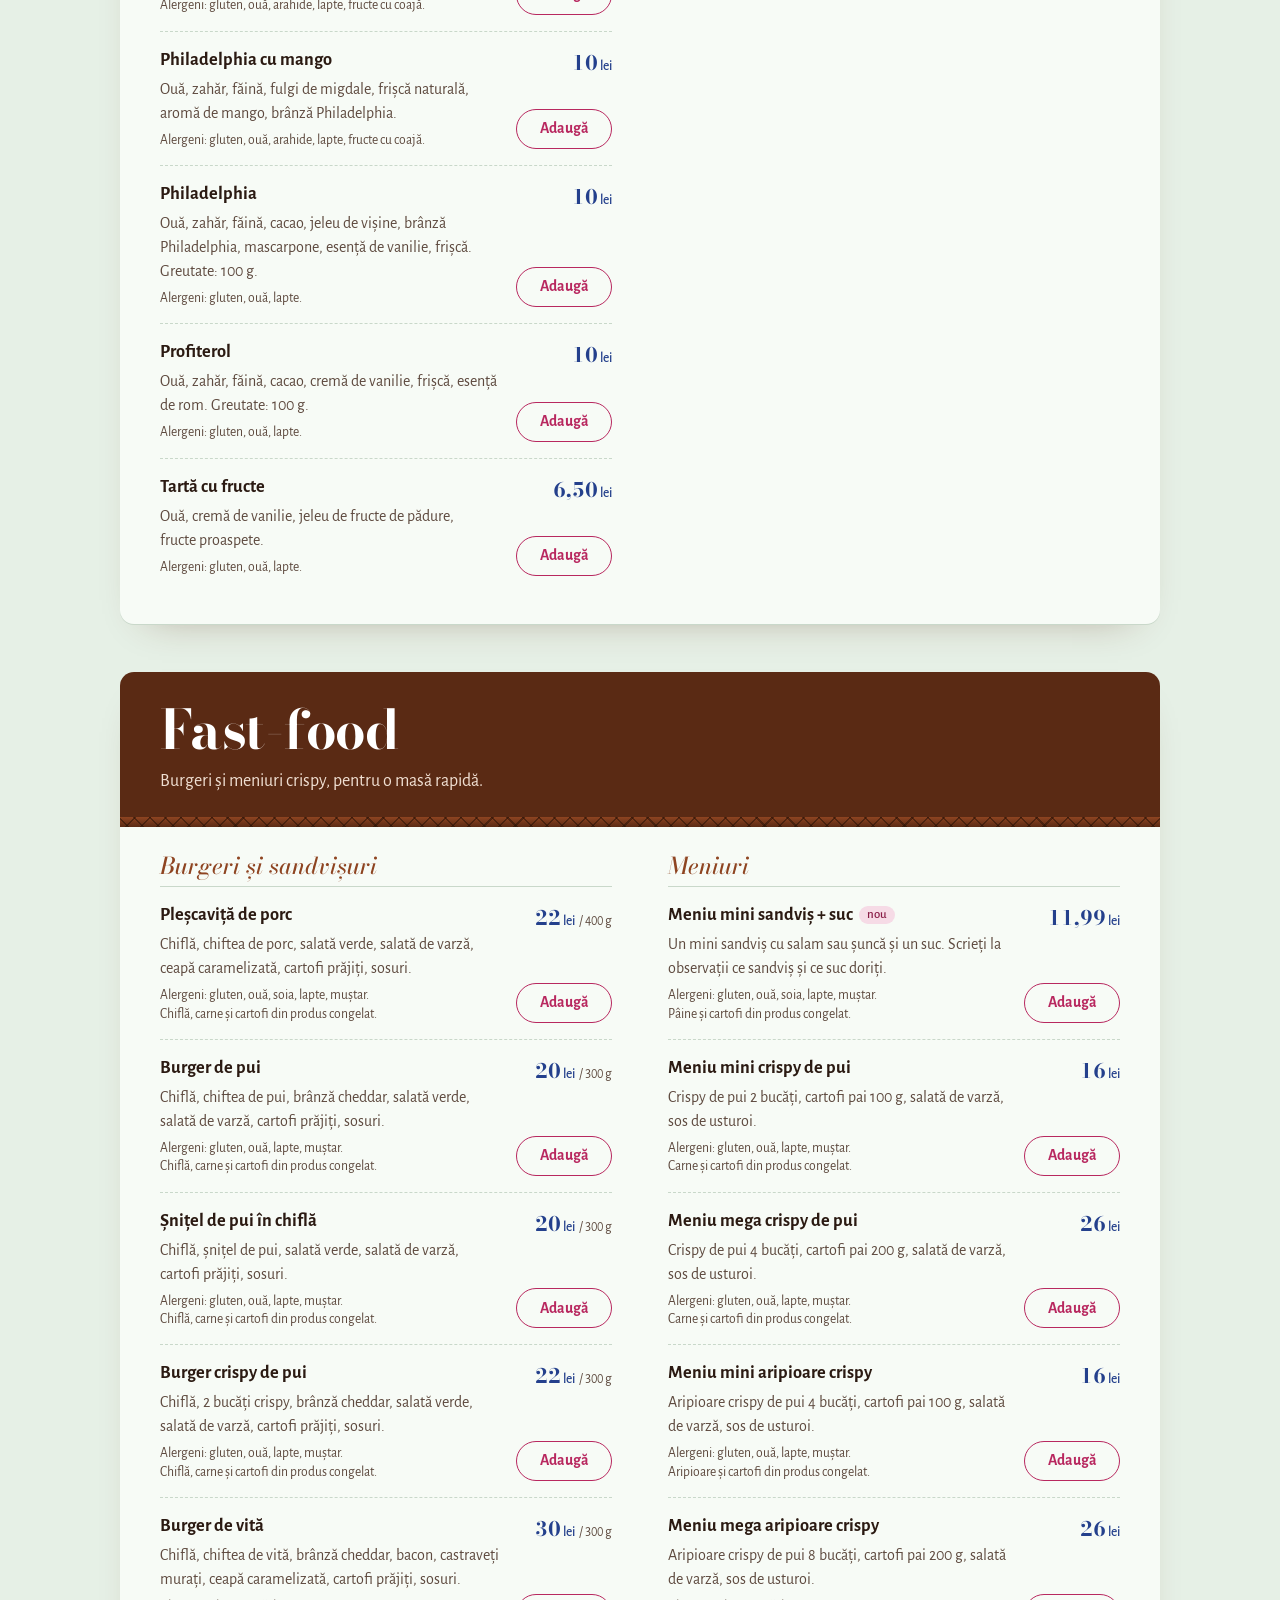
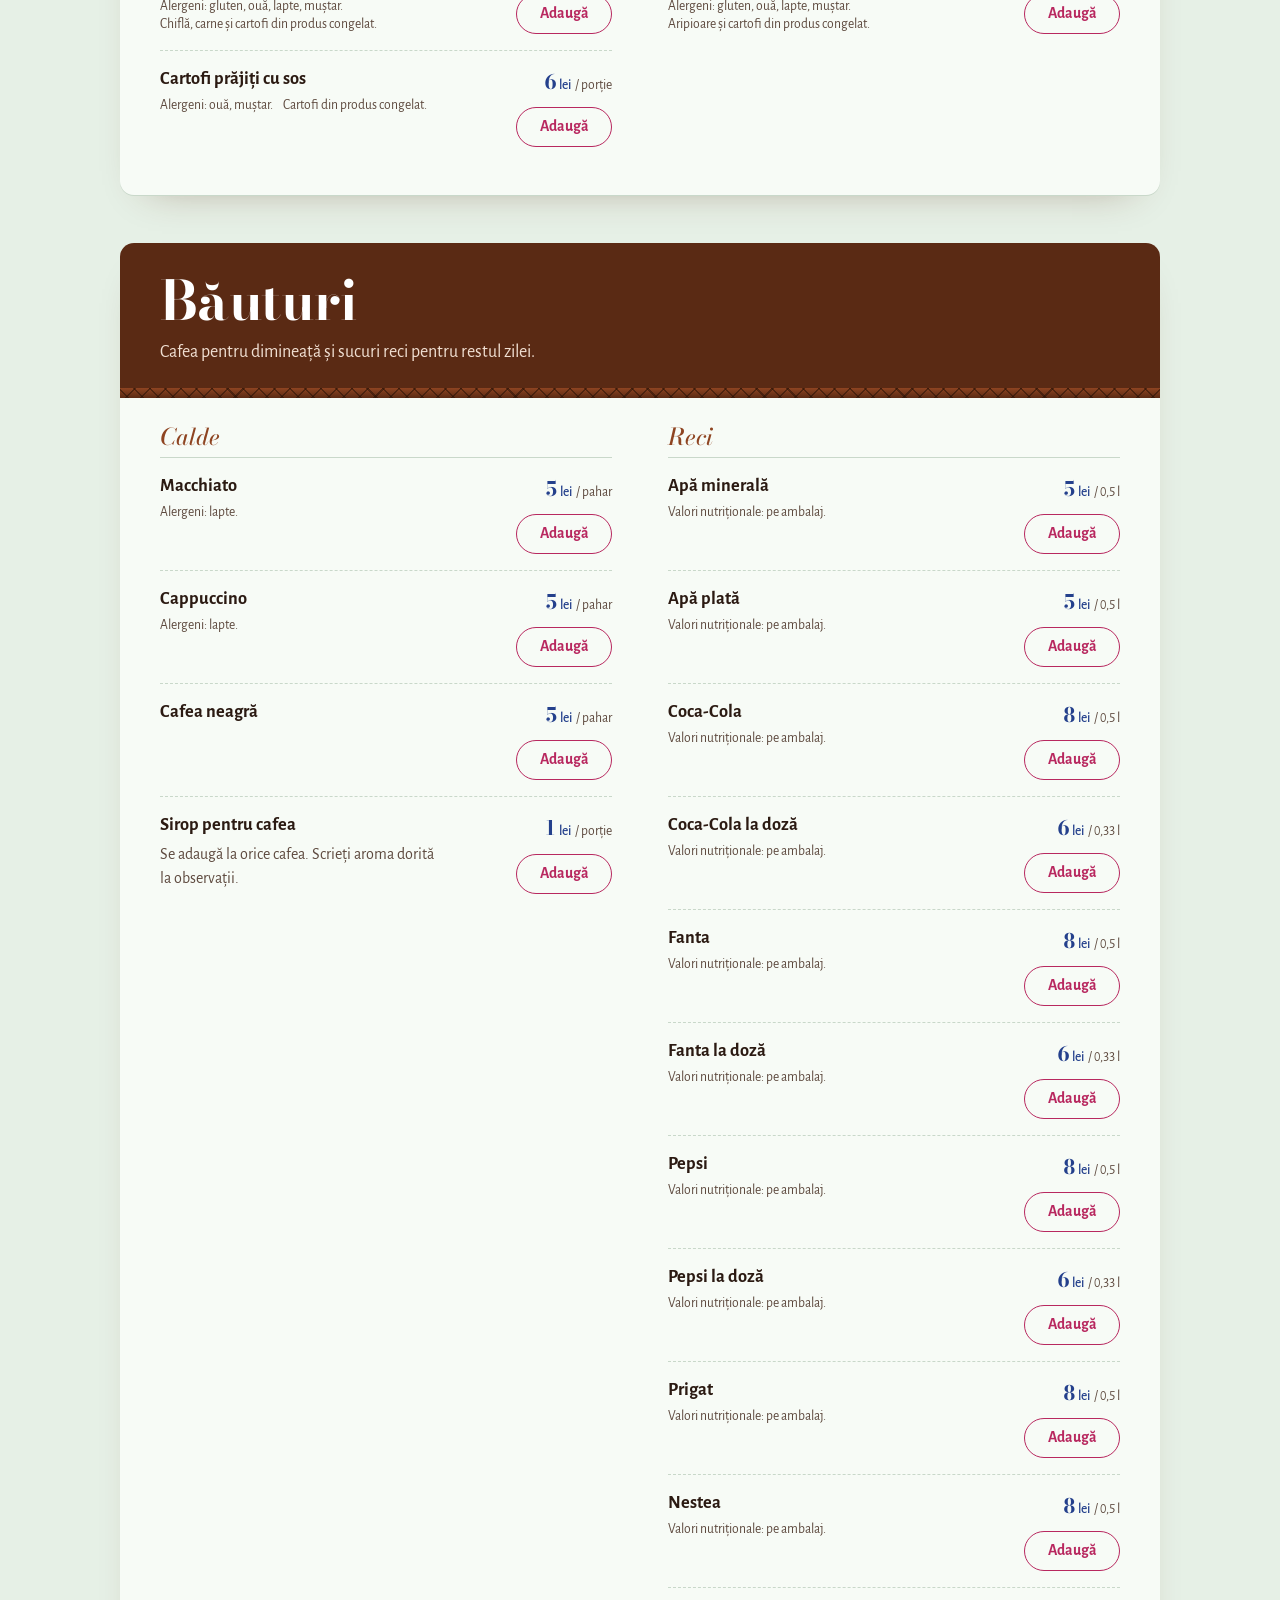
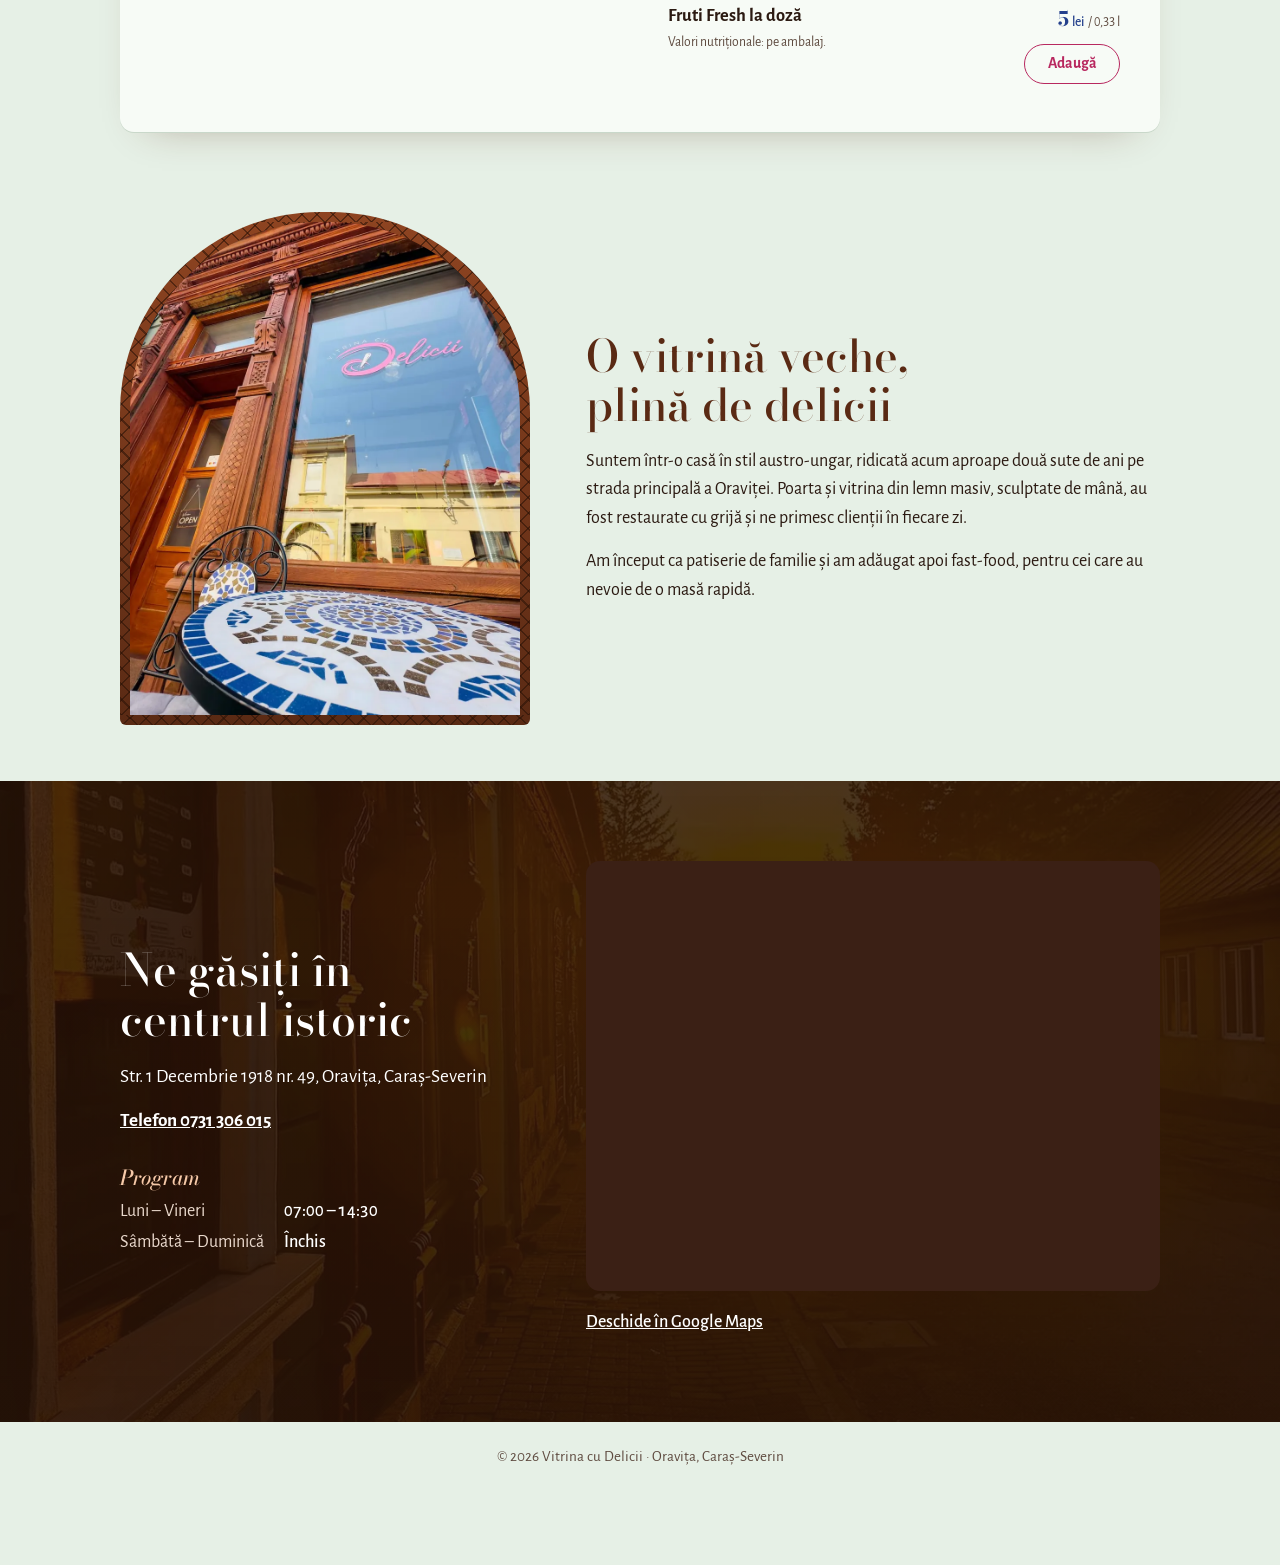
==== commit 2d8a060a: "Fast-food coupons are per product, not per order One coupon for each product on the offer's list; 5 " ====
--- a/index.html
+++ b/index.html
@@ -110,8 +110,8 @@
             <p class="offer__figure" aria-hidden="true">5+1</p>
             <div>
               <p class="offer__kicker">Cupoane fast-food</p>
-              <h3>A șasea oară, mâncați gratis</h3>
-              <p>La fiecare comandă de fast-food primiți un cupon. Păstrați-le, iar când ajungeți la 5, le predați și alegeți o comandă gratuită. Oferta este valabilă doar pentru: pleșcaviță, burger de pui, șnițel de pui, kebab, shaorma, meniu mega crispy și meniu mega aripioare.</p>
+              <h3>Al șaselea produs, gratis</h3>
+              <p>Pentru fiecare produs din listă primiți un cupon: la 3 burgeri, 3 cupoane. Păstrați-le, iar când ajungeți la 5, le predați și alegeți gratuit un produs din listă: pleșcaviță, burger de pui, șnițel de pui, kebab, shaorma, meniu mega crispy sau meniu mega aripioare.</p>
             </div>
           </article>
           <article class="offer">
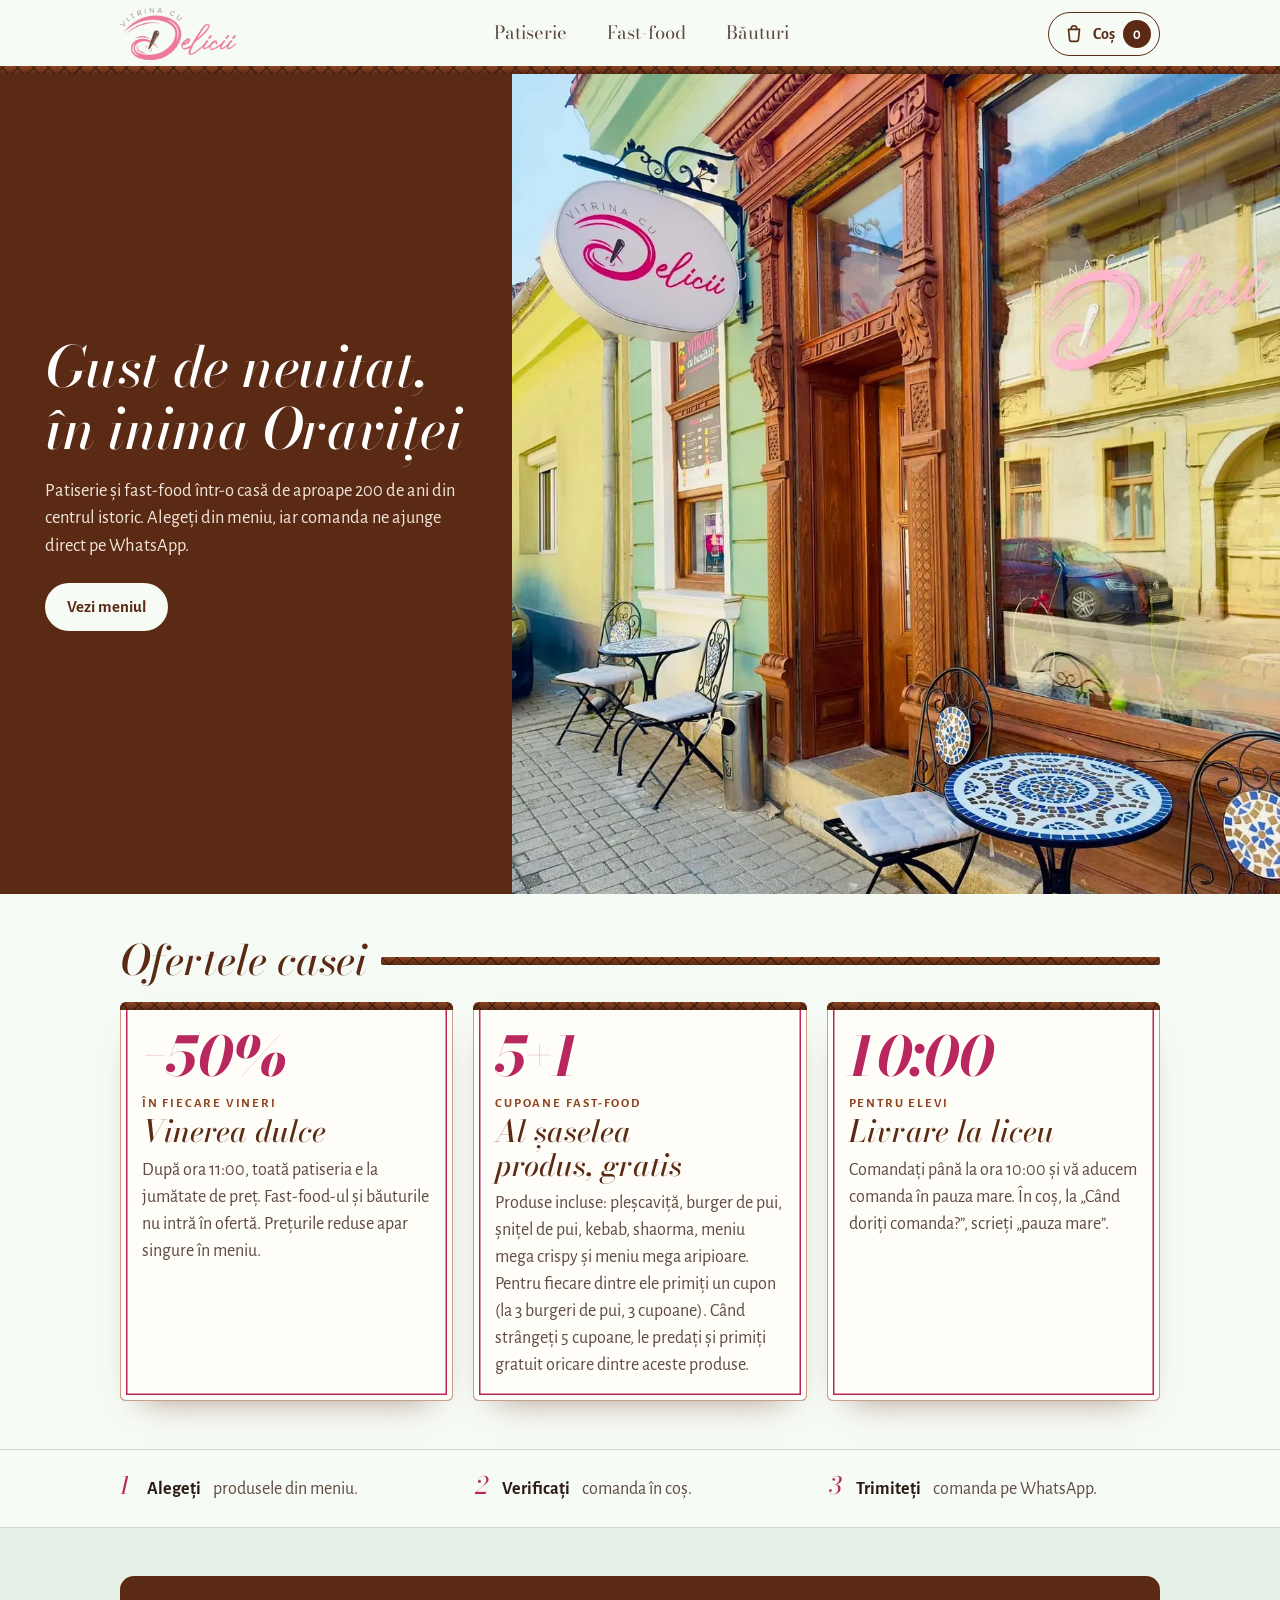
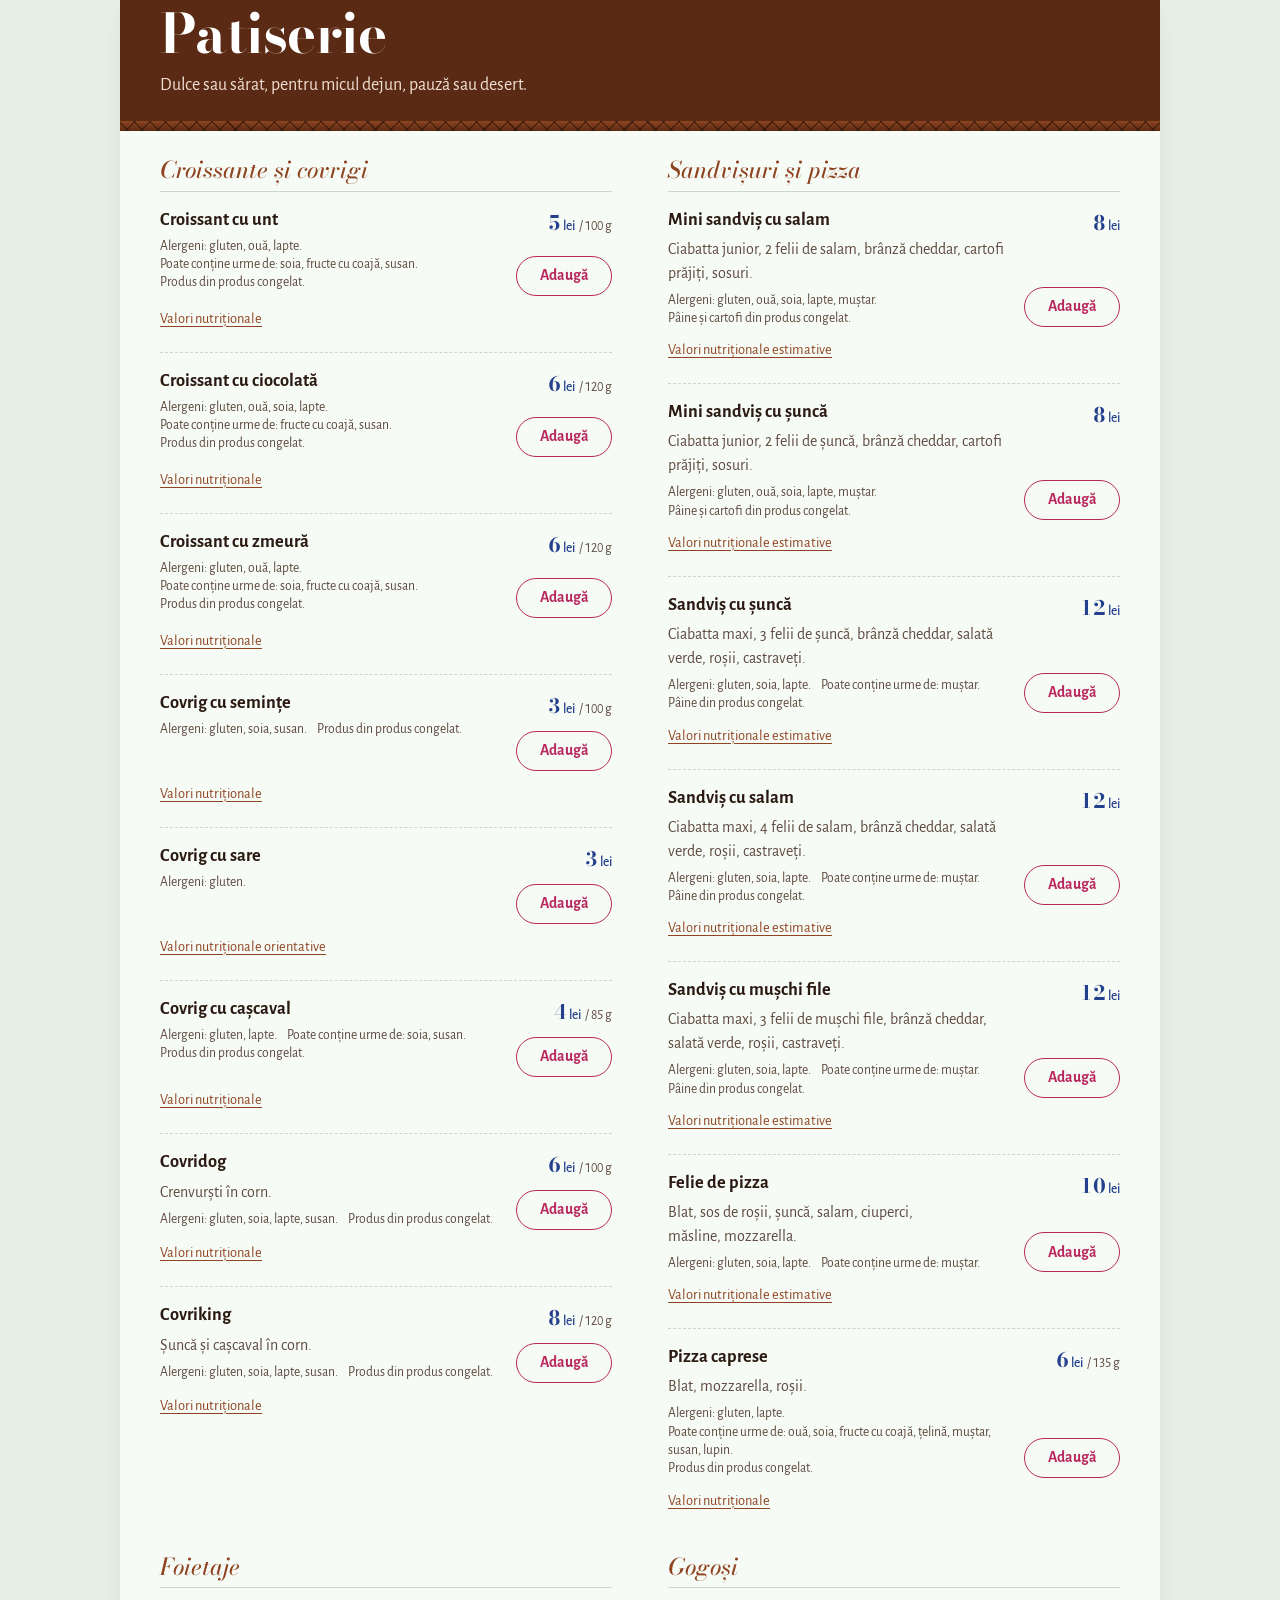
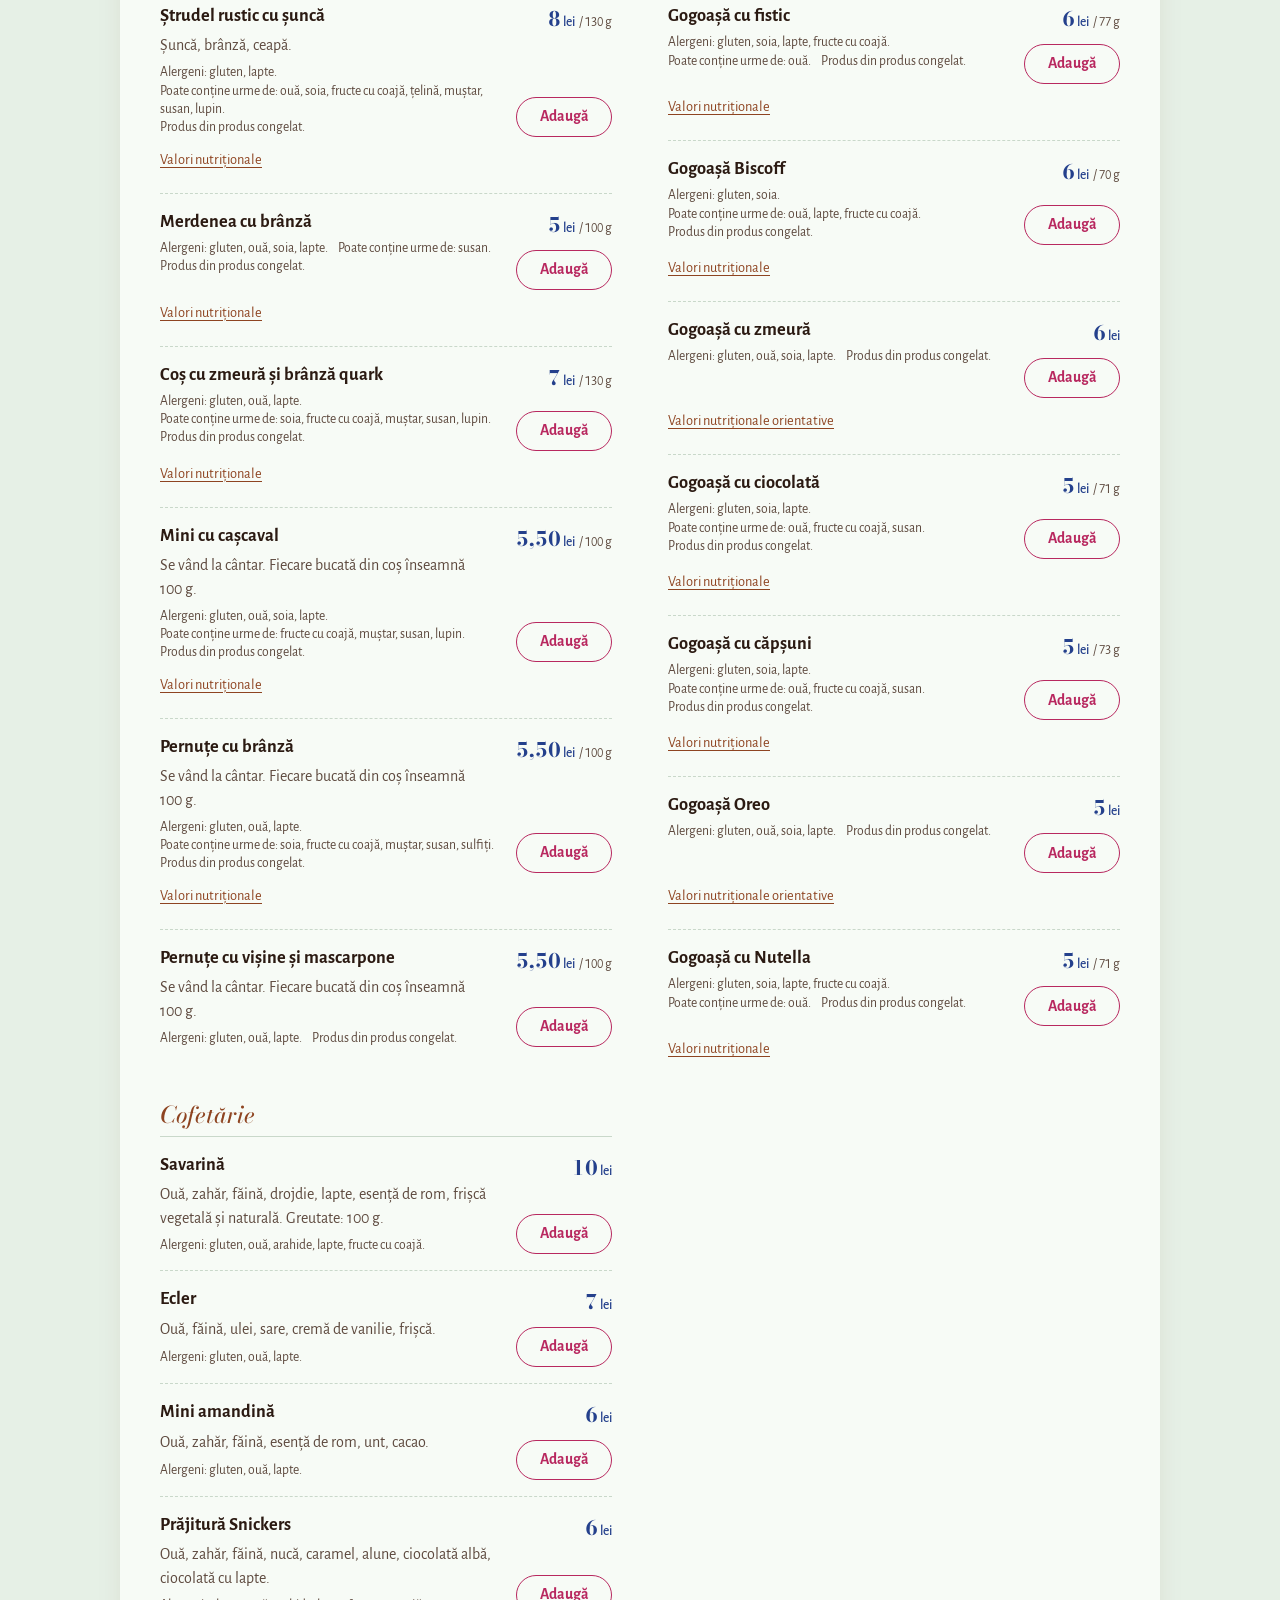
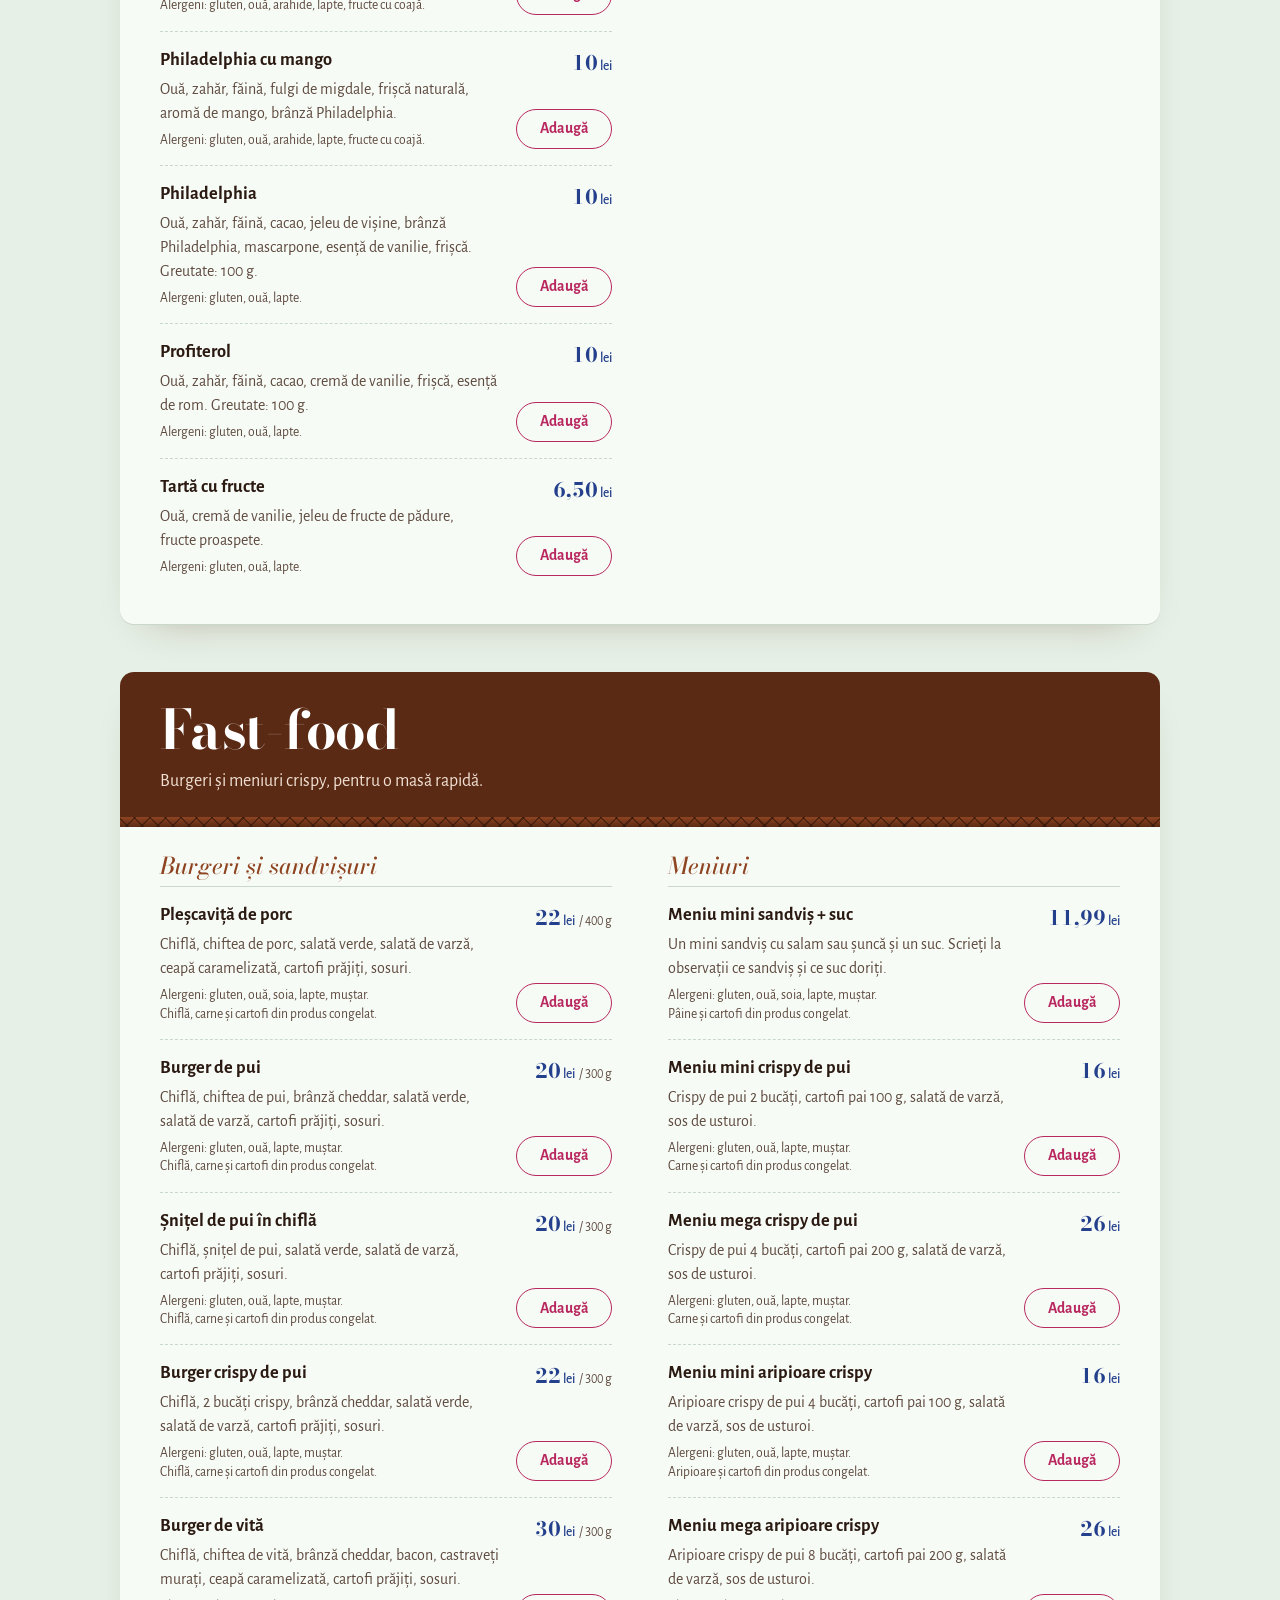
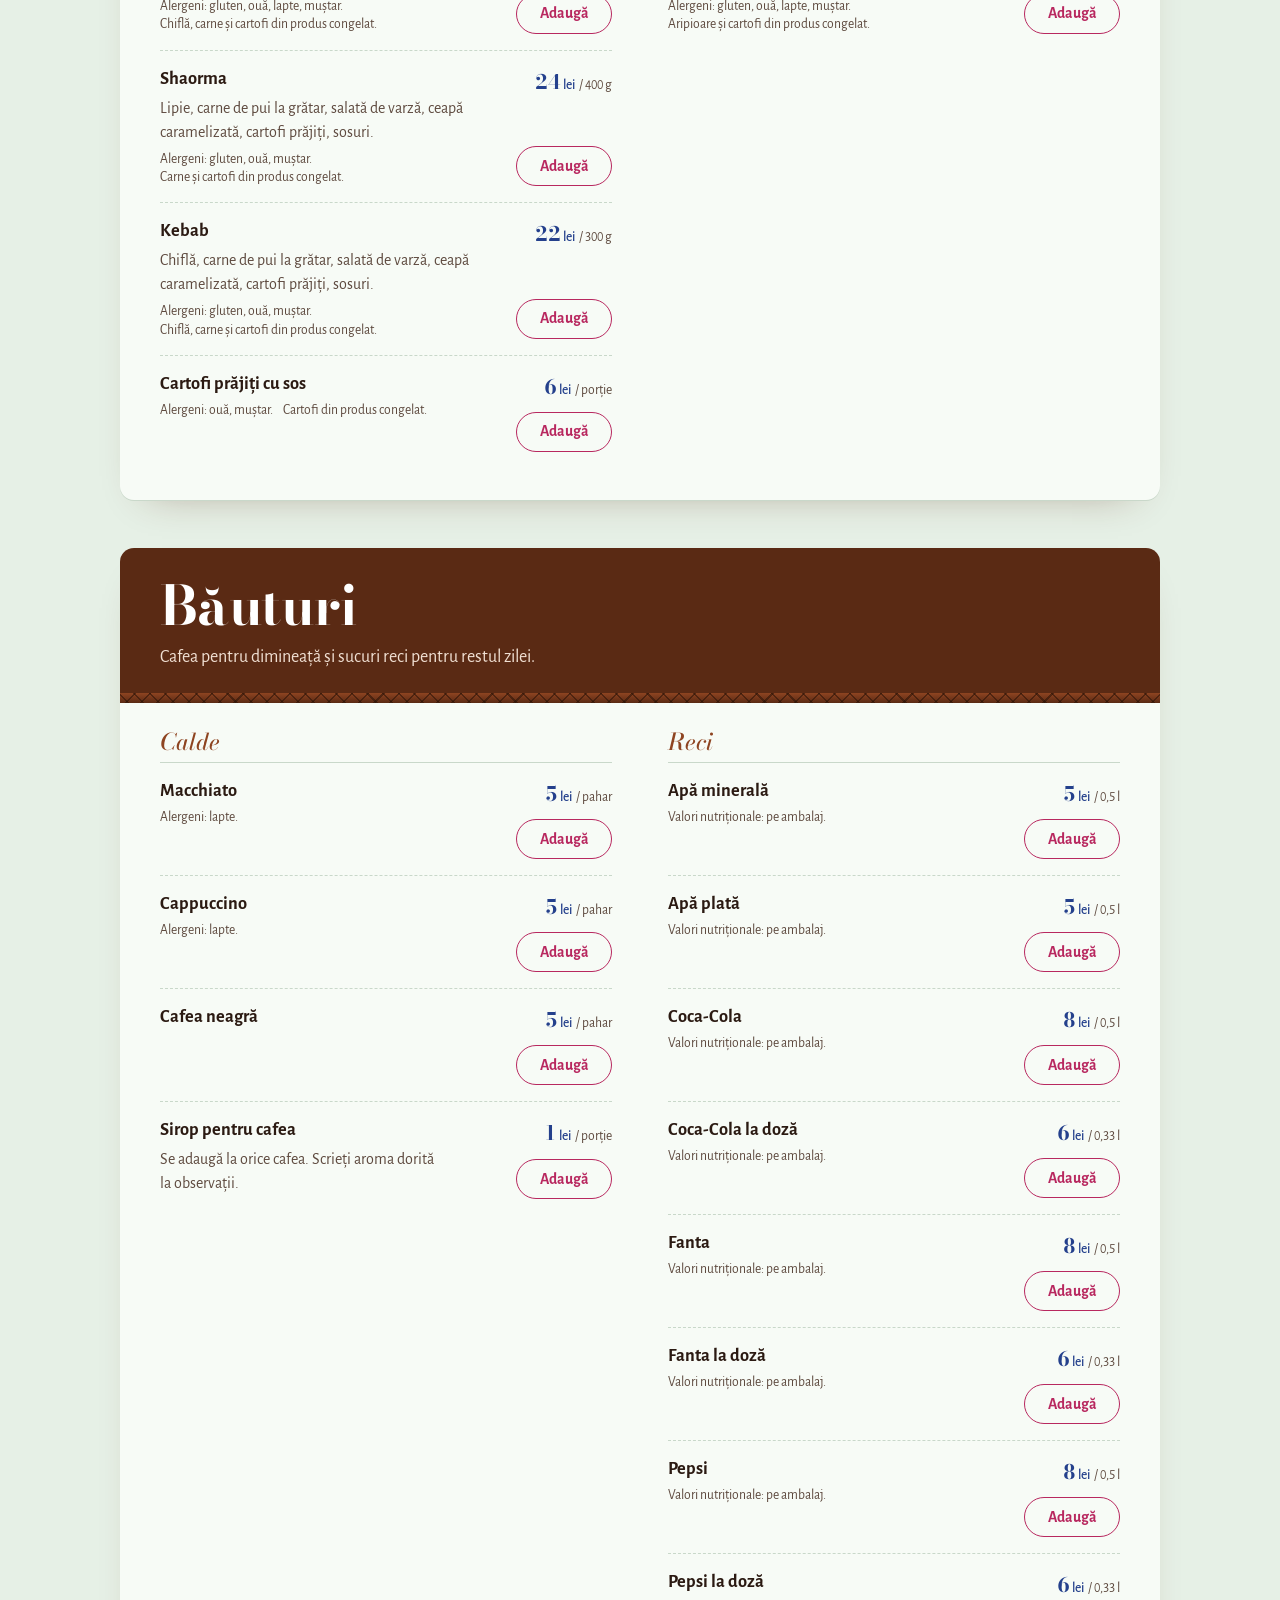
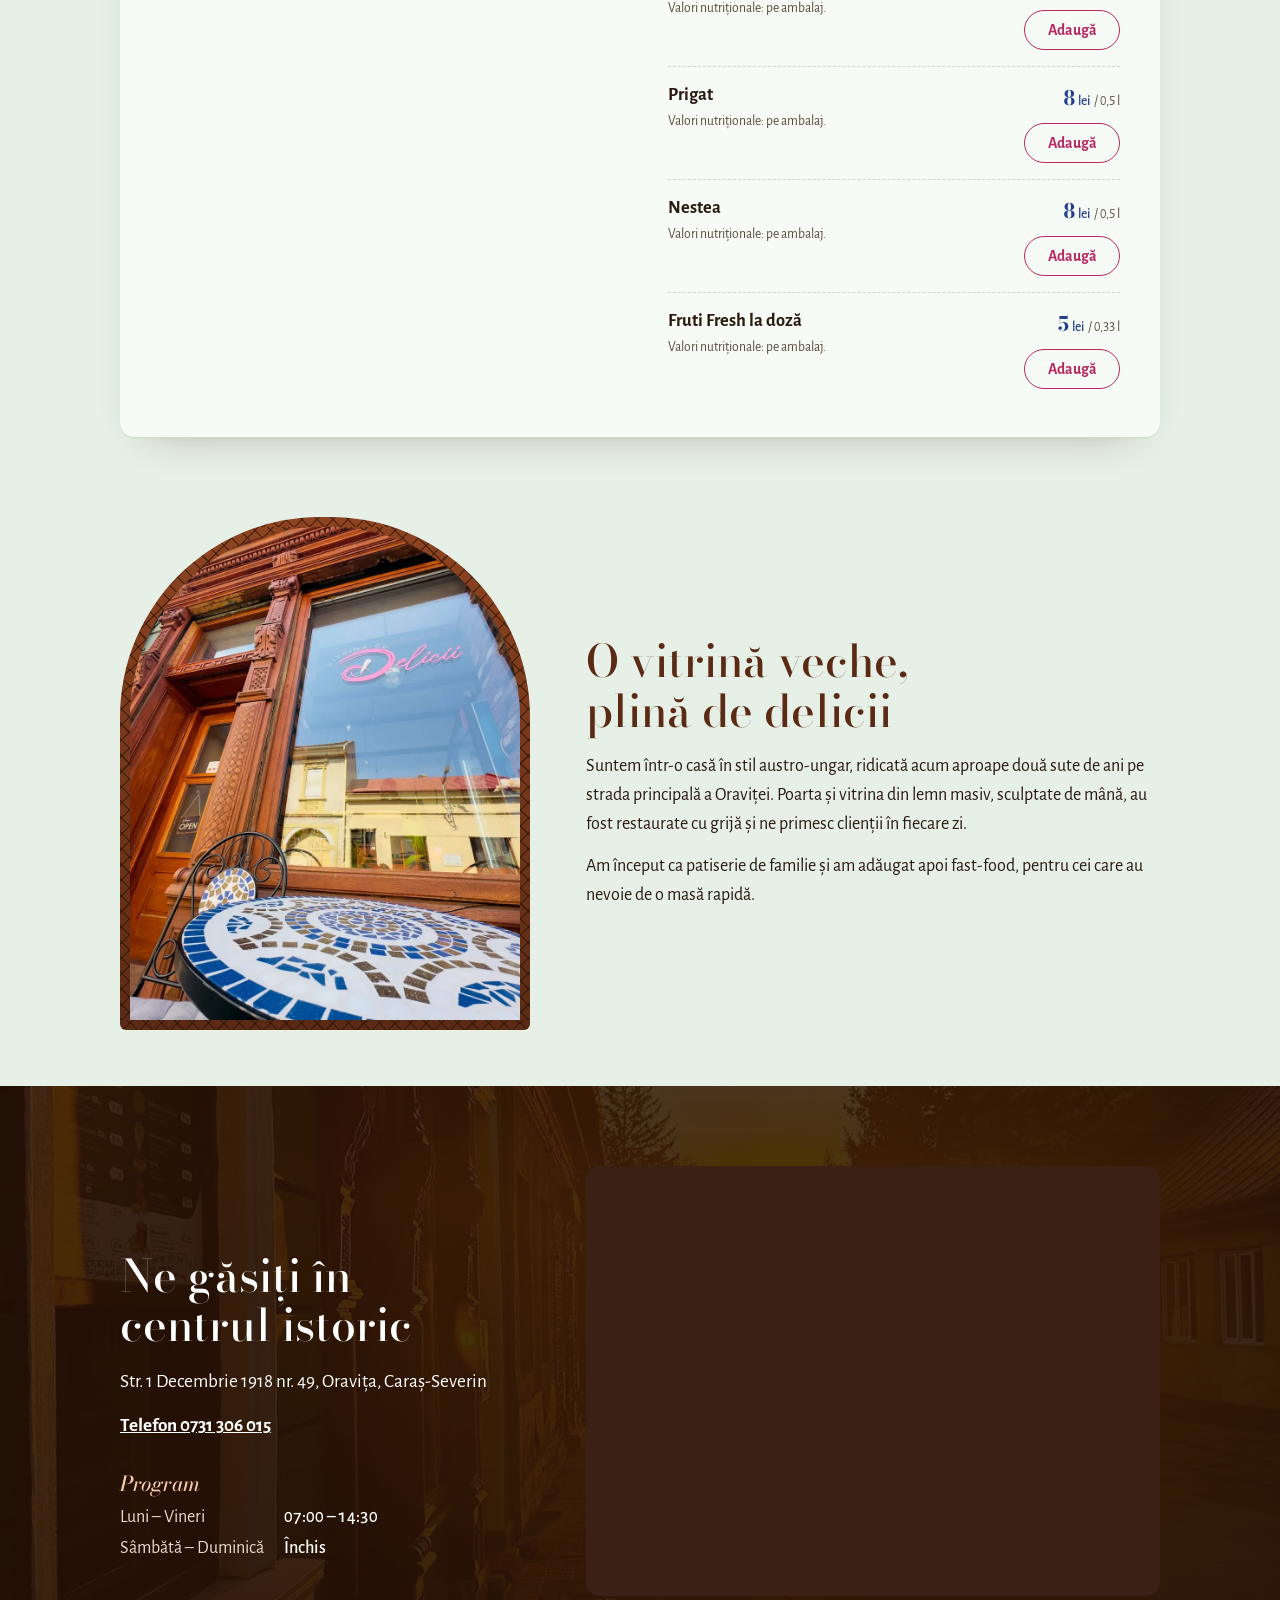
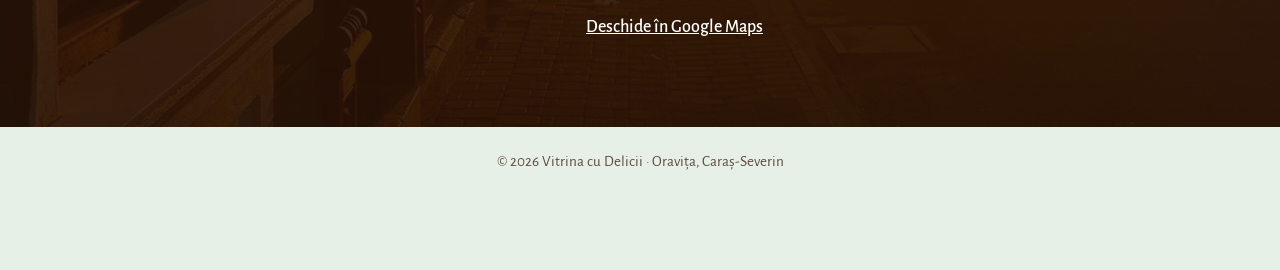
==== commit 30f6320c: "Make it clear the free coupon product comes from the same list Co-Authored-By: Claude Opus 5.5 <nore" ====
--- a/index.html
+++ b/index.html
@@ -111,7 +111,7 @@
             <div>
               <p class="offer__kicker">Cupoane fast-food</p>
               <h3>Al șaselea produs, gratis</h3>
-              <p>Pentru fiecare produs din listă primiți un cupon: la 3 burgeri, 3 cupoane. Păstrați-le, iar când ajungeți la 5, le predați și alegeți gratuit un produs din listă: pleșcaviță, burger de pui, șnițel de pui, kebab, shaorma, meniu mega crispy sau meniu mega aripioare.</p>
+              <p>Produse incluse: pleșcaviță, burger de pui, șnițel de pui, kebab, shaorma, meniu mega crispy și meniu mega aripioare. Pentru fiecare dintre ele primiți un cupon (la 3 burgeri de pui, 3 cupoane). Când strângeți 5 cupoane, le predați și primiți gratuit oricare dintre aceste produse.</p>
             </div>
           </article>
           <article class="offer">
